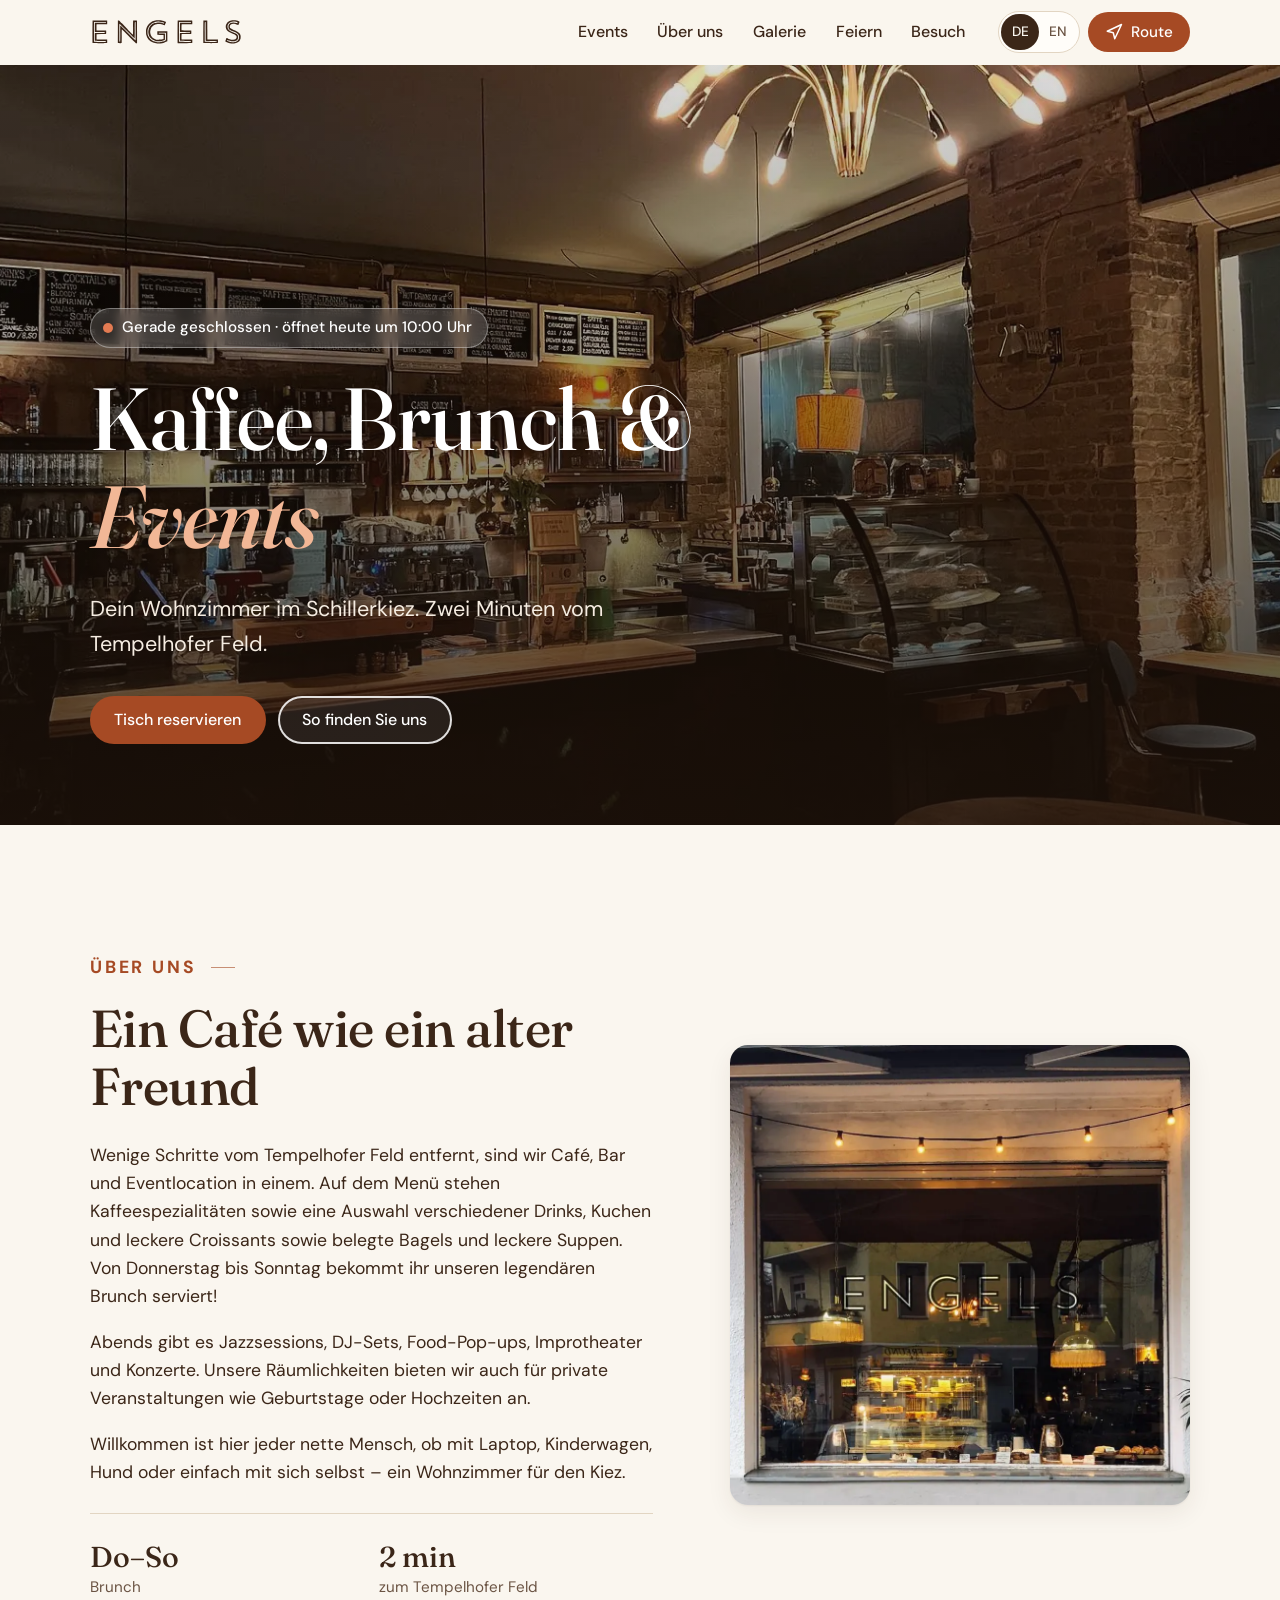
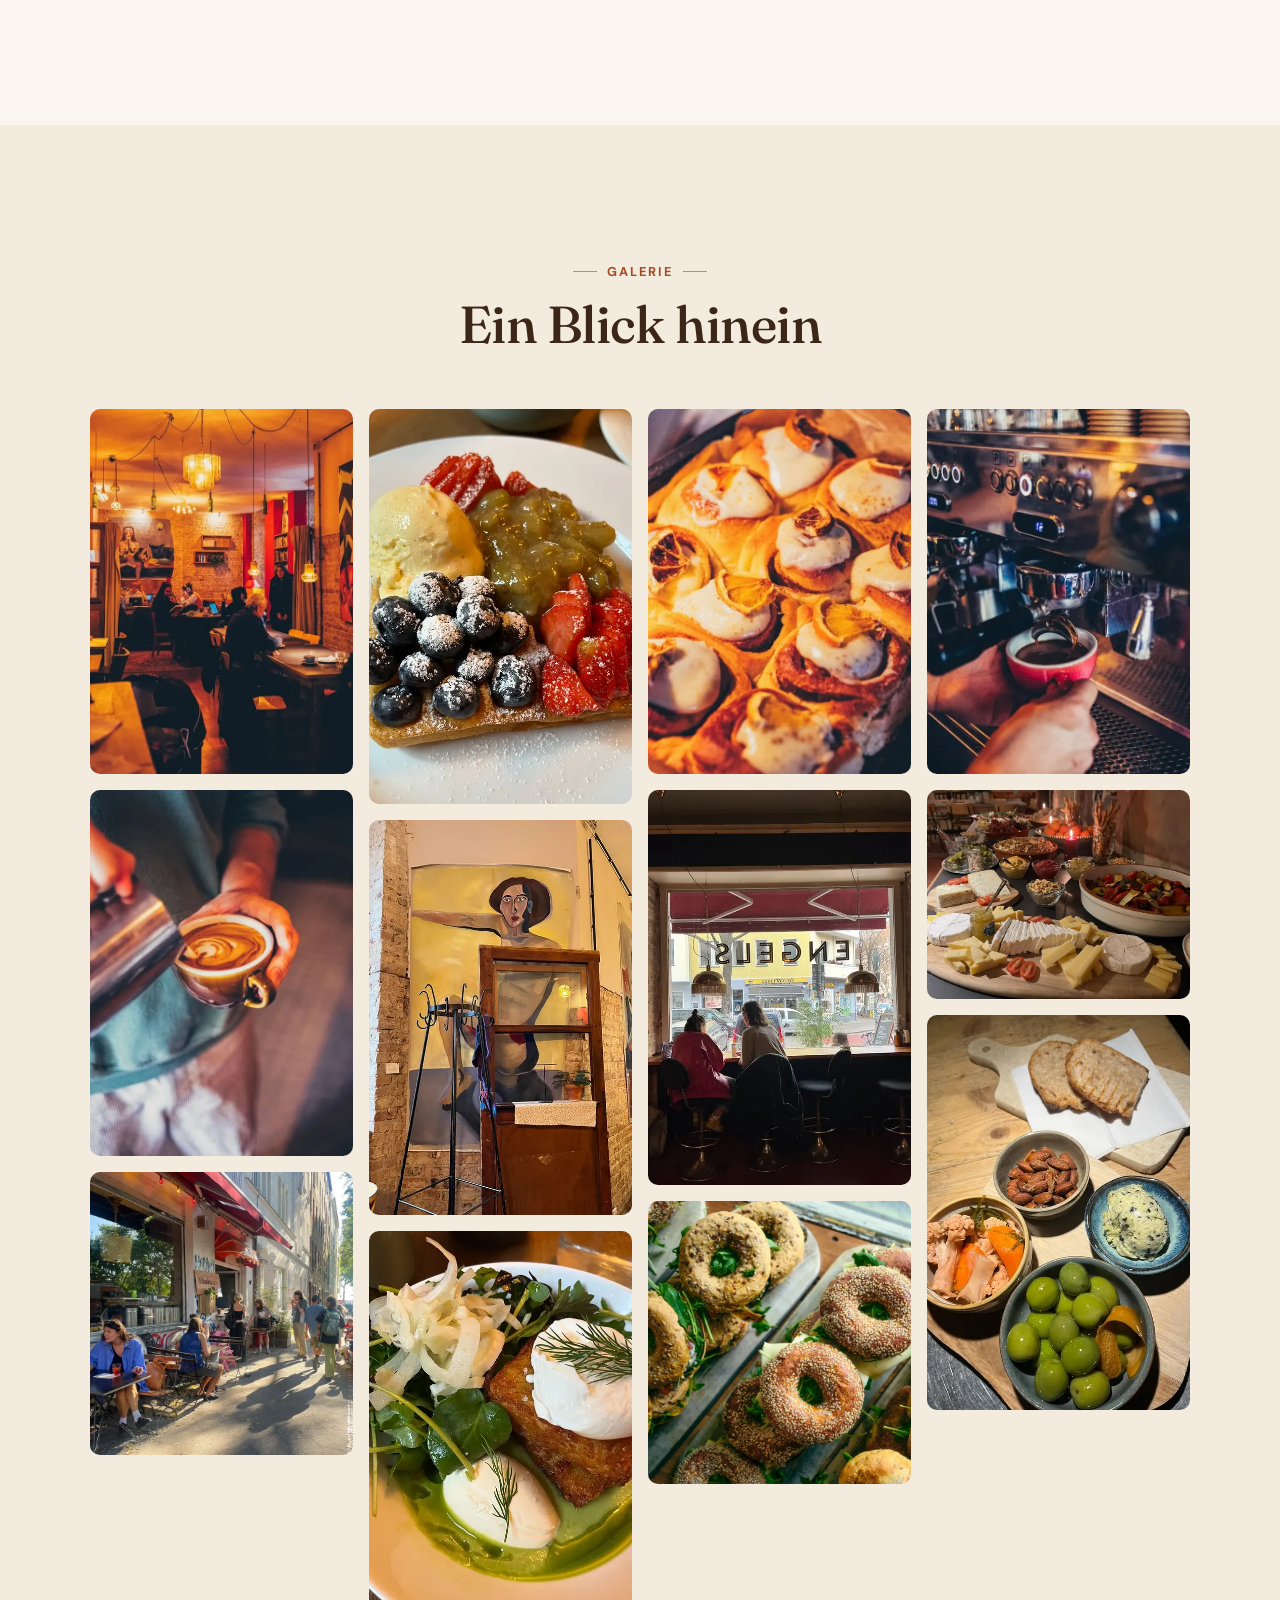
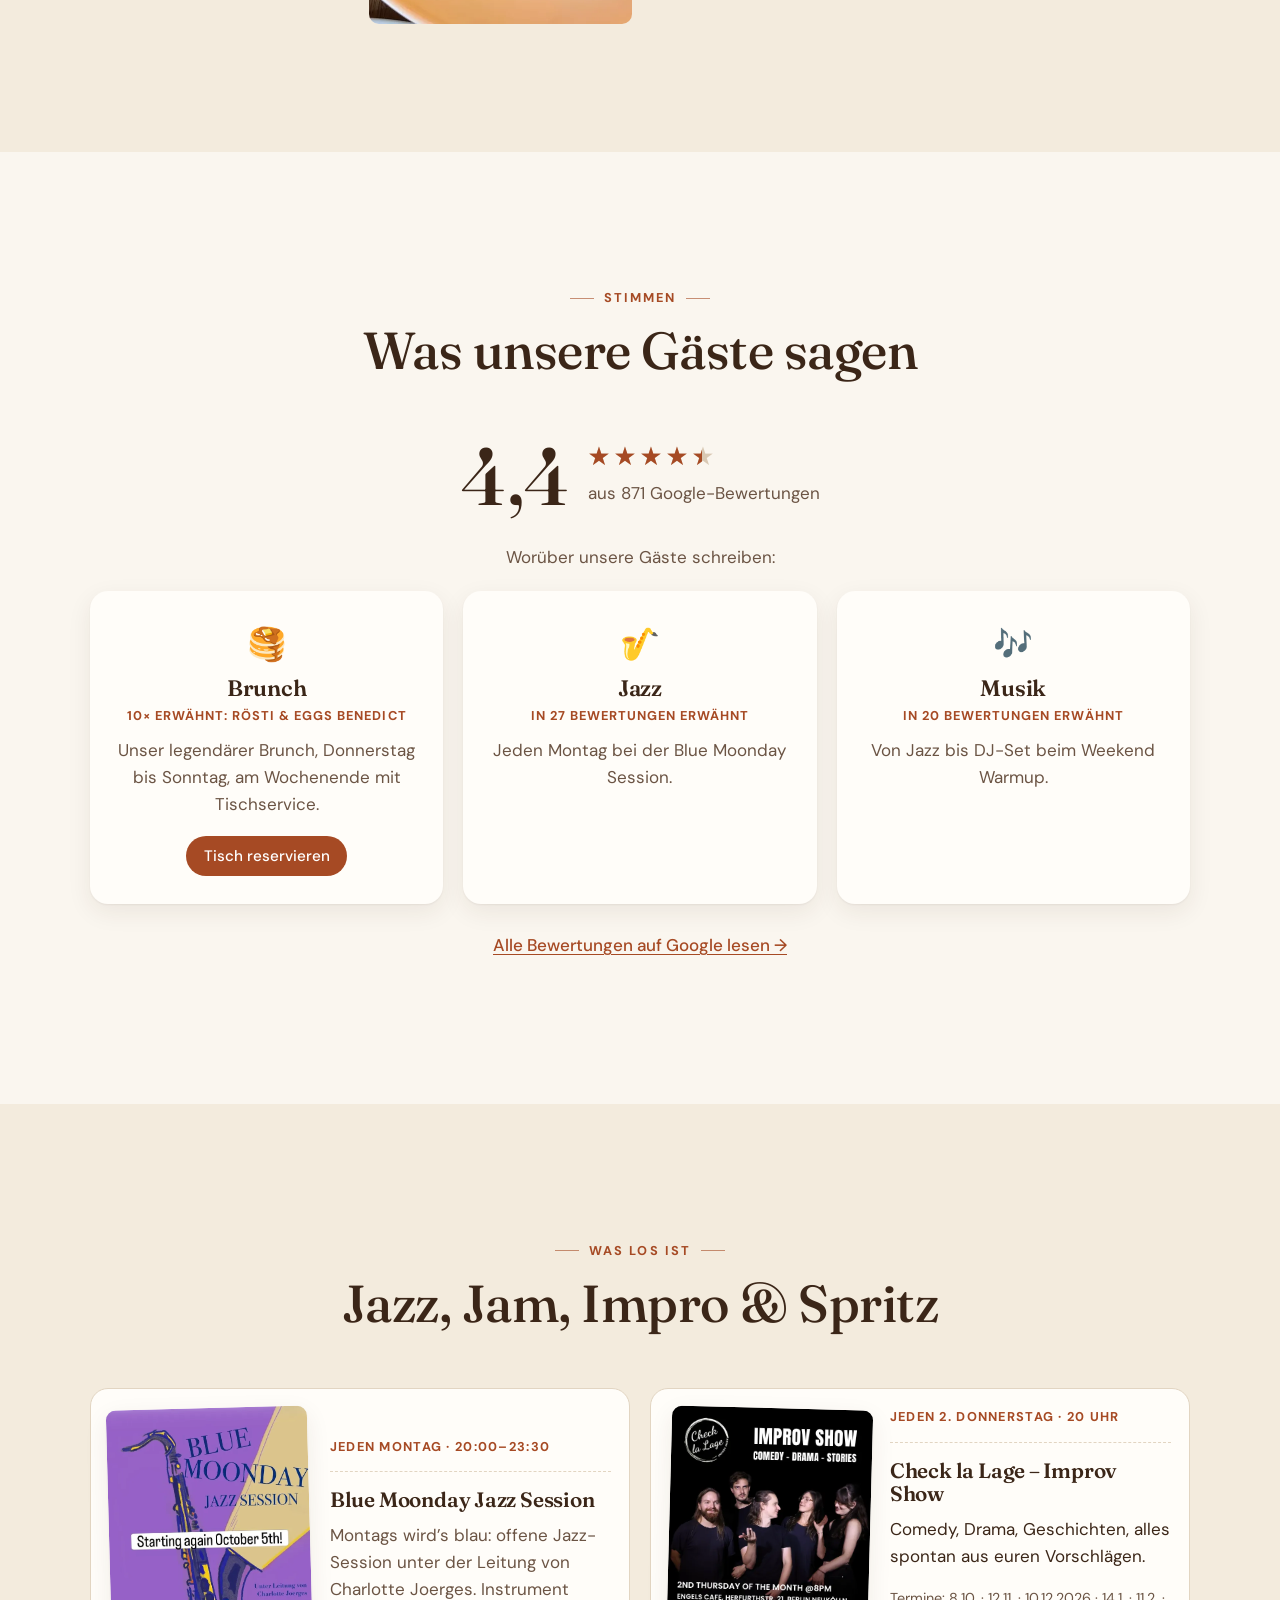
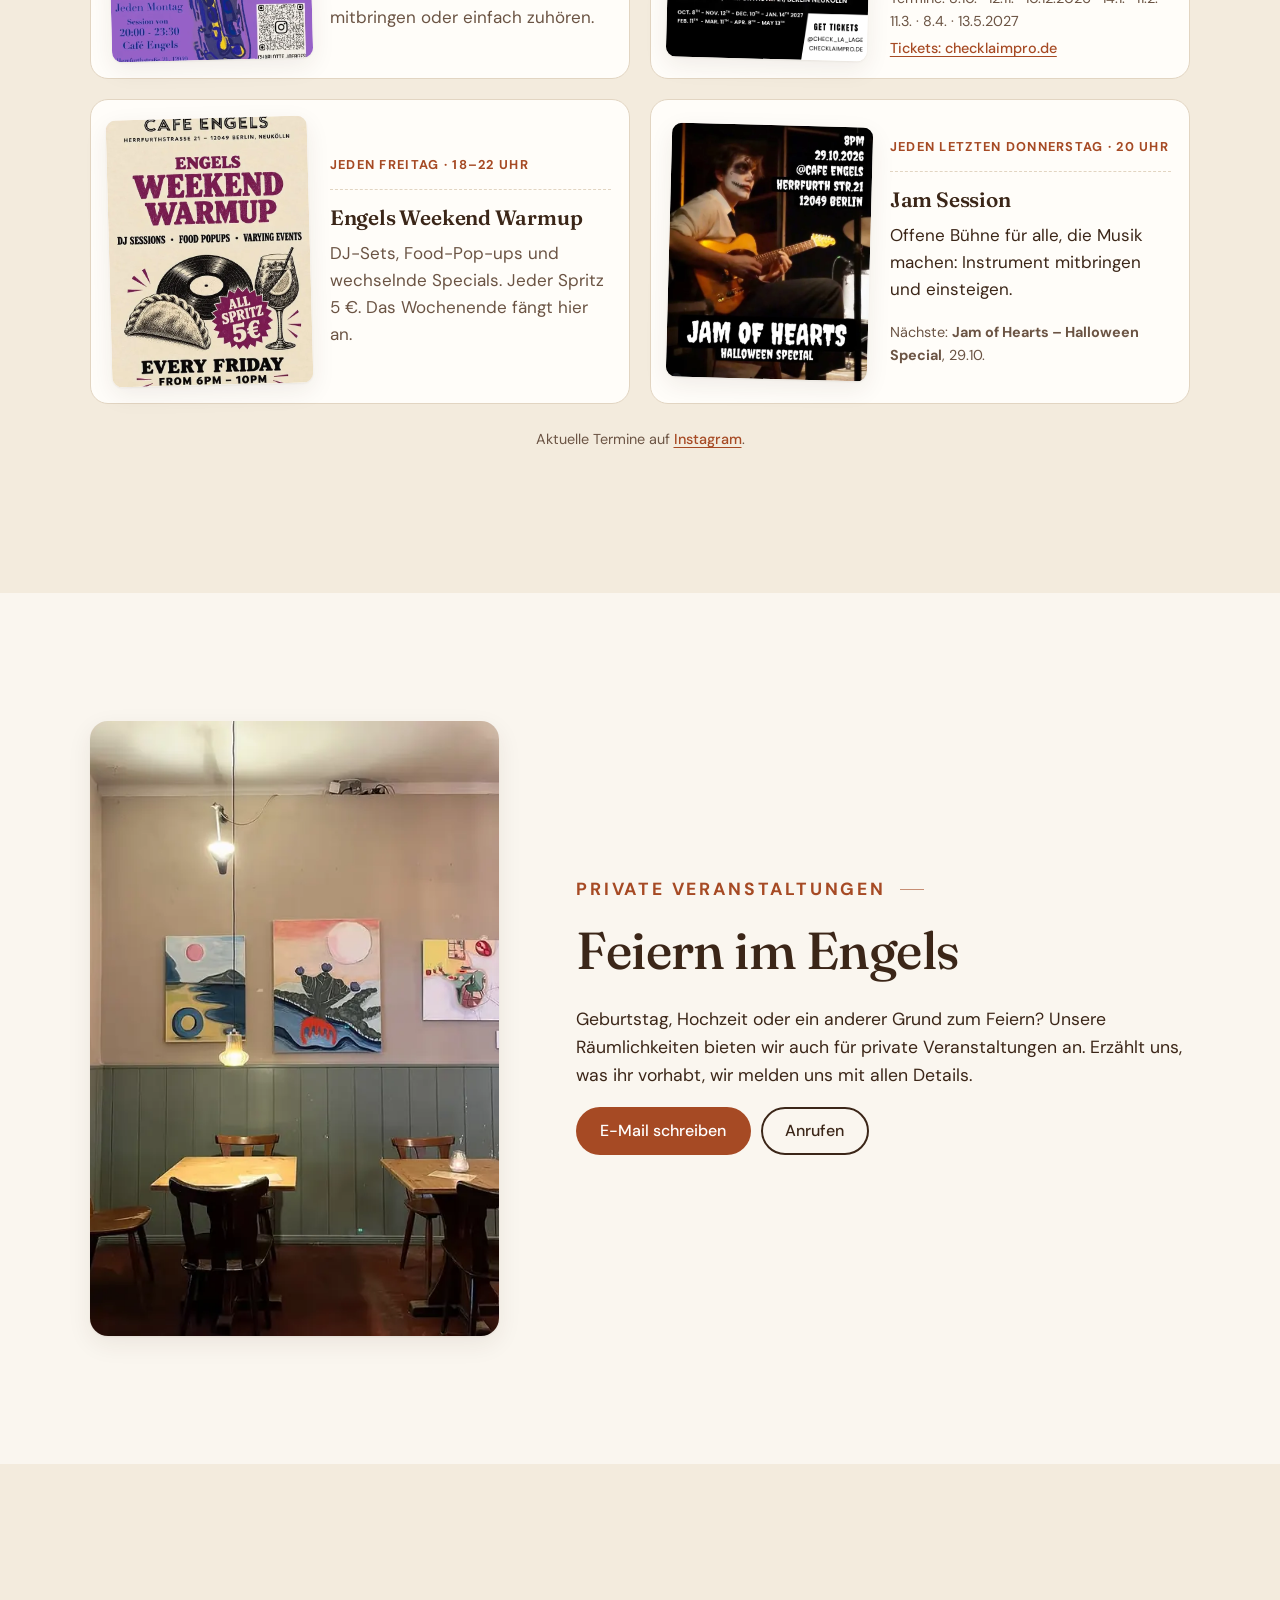
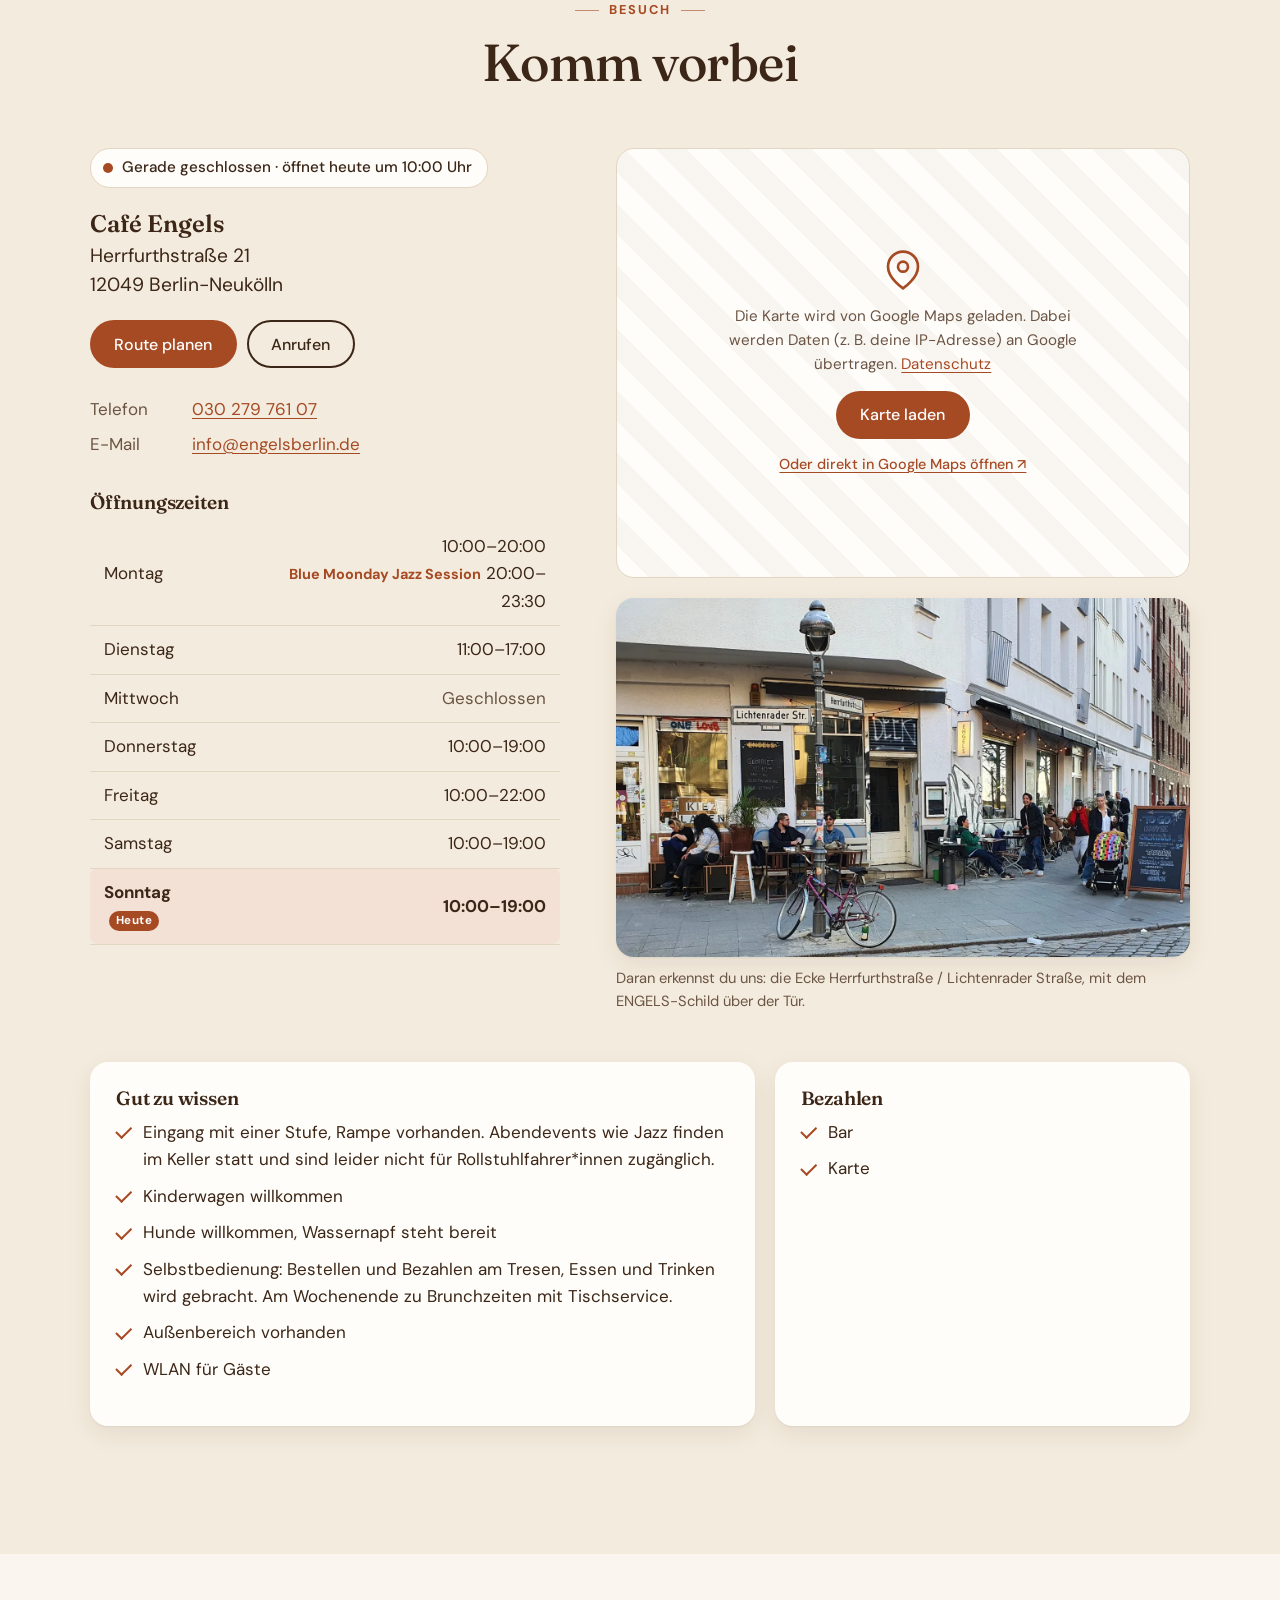
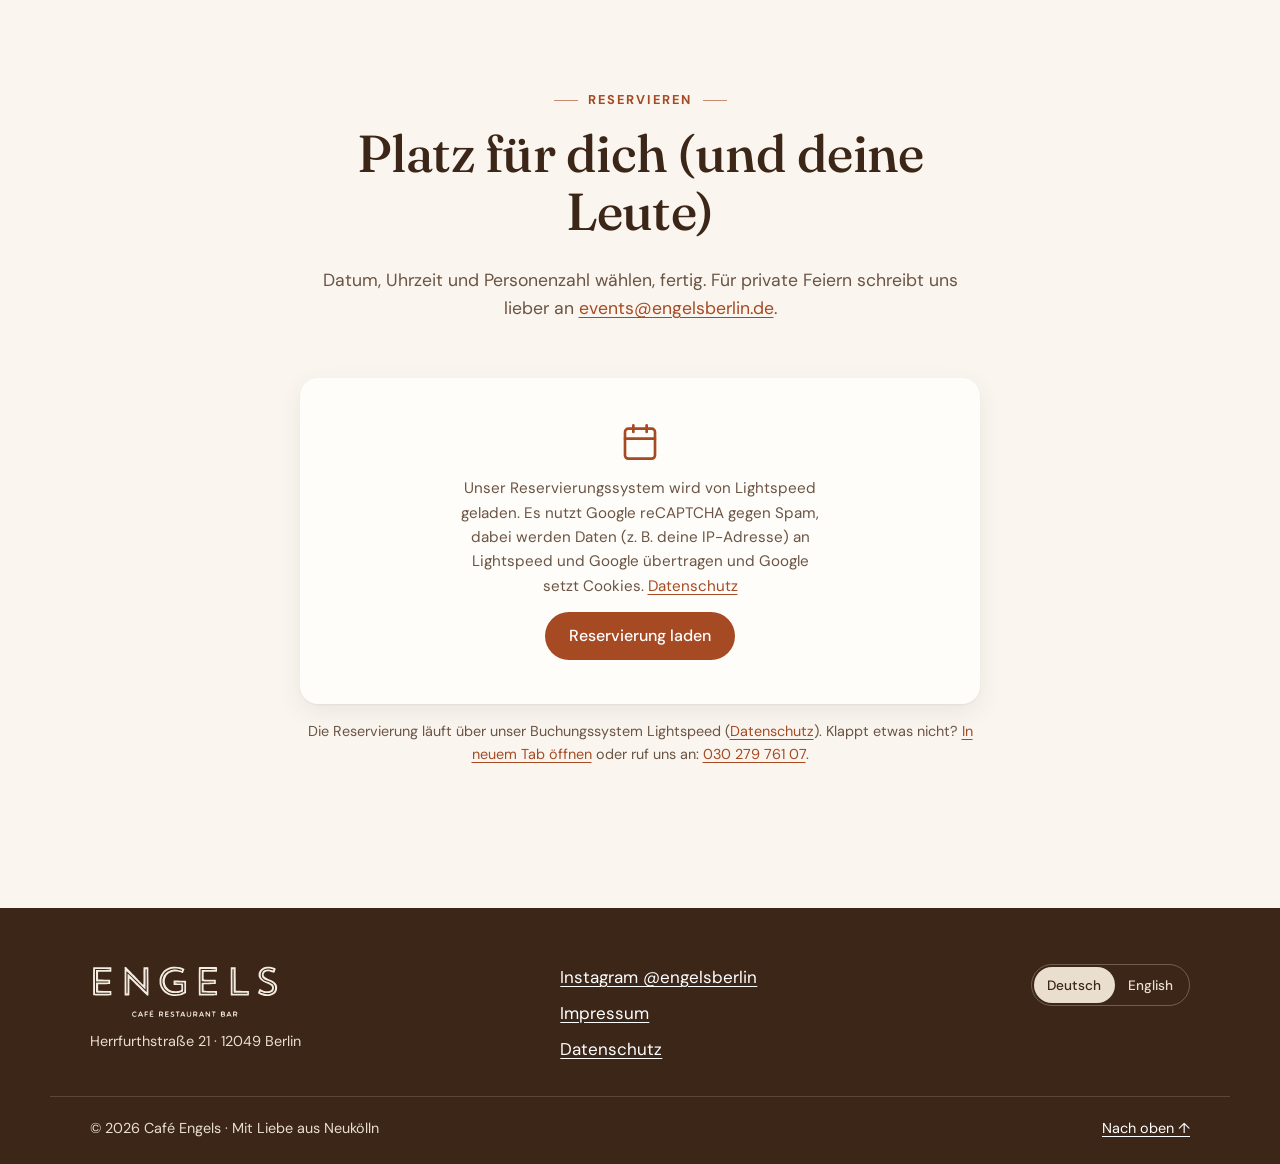
==== index.html @ 844b52be "Rechtstexte ausgefüllt, Reservierung per Klick, Brunch-Karte, Maps-Label - Impressum: GbR, Gesellsch" ====
<!doctype html>
<html lang="de">
<head>
  <meta charset="utf-8">
  <meta name="viewport" content="width=device-width, initial-scale=1">

  <!--
    Titles and descriptions for both languages.
    German is the default. script.js swaps them to the English data-en values.
  -->
  <title data-en="Café Engels – Coffee, brunch & events in Berlin-Neukölln">Café Engels – Kaffee, Brunch &amp; Events in Berlin-Neukölln</title>
  <meta name="description"
        content="Café, Bar und Eventlocation im Schillerkiez, wenige Schritte vom Tempelhofer Feld: Kaffee, Kuchen, Bagels, Brunch von Donnerstag bis Sonntag, abends Jazz, DJ-Sets und Improtheater."
        data-en="Café, bar and event space in Neukölln's Schillerkiez, a few steps from Tempelhofer Feld: coffee, cake, bagels, brunch Thursday to Sunday, and jazz, DJ sets and improv in the evenings.">

  <!-- [domain] Replace https://cafe-engels.example with your real domain everywhere in this file, sitemap.xml and robots.txt -->
  <link rel="canonical" href="https://cafe-engels.example/">
  <link rel="alternate" hreflang="de" href="https://cafe-engels.example/">
  <link rel="alternate" hreflang="en" href="https://cafe-engels.example/?lang=en">
  <link rel="alternate" hreflang="x-default" href="https://cafe-engels.example/">

  <!-- Open Graph / social previews -->
  <meta property="og:type" content="website">
  <meta property="og:site_name" content="Café Engels">
  <meta property="og:title" content="Café Engels – Kaffee, Brunch &amp; Events">
  <meta property="og:description" content="Café, Bar und Eventlocation am Tempelhofer Feld. Kaffee, Brunch (Do–So), Jazz, DJ-Sets und Improtheater.">
  <meta property="og:url" content="https://cafe-engels.example/">
  <!-- [og-image] Add a 1200×630 JPG at images/og-image.jpg -->
  <meta property="og:image" content="https://cafe-engels.example/images/og-image.jpg">
  <meta property="og:image:width" content="1200">
  <meta property="og:image:height" content="630">
  <meta property="og:locale" content="de_DE">
  <meta property="og:locale:alternate" content="en_GB">
  <meta name="twitter:card" content="summary_large_image">

  <meta name="theme-color" content="#FAF6EF">
  <link rel="icon" href="favicon.svg" type="image/svg+xml">

  <!-- Fonts (see README: self-host them for strict GDPR compliance) -->
  <link rel="preconnect" href="https://fonts.googleapis.com">
  <link rel="preconnect" href="https://fonts.gstatic.com" crossorigin>
  <link rel="stylesheet" href="https://fonts.googleapis.com/css2?family=DM+Sans:opsz,wght@9..40,400;9..40,500;9..40,700&family=Fraunces:ital,opsz,wght@0,9..144,400..700;1,9..144,400&display=swap">

  <link rel="preload" as="image" href="images/hero-counter-evening.webp" imagesrcset="images/hero-counter-evening-800.webp 800w, images/hero-counter-evening.webp 1400w" imagesizes="100vw" fetchpriority="high">
  <link rel="stylesheet" href="styles.css">

  <!-- Set the language before first paint so there's no flash of the wrong language -->
  <script>
    (function () {
      var d = document.documentElement, lang = 'de';
      try {
        var q = new URLSearchParams(location.search).get('lang');
        var s = localStorage.getItem('engels-lang');
        lang = (q === 'en' || q === 'de') ? q : (s === 'en' ? 'en' : 'de');
      } catch (e) {}
      d.lang = lang;
      d.classList.add('js');
    })();
  </script>
  <script src="script.js" defer></script>

  <!-- Structured data for Google. Keep the hours in sync with CONFIG.hours in script.js -->
  <script type="application/ld+json">
  {
    "@context": "https://schema.org",
    "@type": "CafeOrCoffeeShop",
    "name": "Café Engels",
    "url": "https://cafe-engels.example/",
    "image": "https://cafe-engels.example/images/og-image.jpg",
    "description": "Café, Bar und Eventlocation im Schillerkiez, Berlin-Neukölln: Kaffee, Kuchen, Bagels, Brunch von Donnerstag bis Sonntag, abends Jazz, DJ-Sets und Improtheater.",
    "telephone": "+49 30 27976107",
    "email": "info@engelsberlin.de",
    "priceRange": "€",
    "servesCuisine": ["Kaffee", "Kuchen", "Brunch"],
    "acceptsReservations": "https://mylightspeed.app/reservation/4fc02ed3-7b68-43d0-8720-7b87f4350c5a/reservation",
    "address": {
      "@type": "PostalAddress",
      "streetAddress": "Herrfurthstraße 21",
      "postalCode": "12049",
      "addressLocality": "Berlin",
      "addressRegion": "Berlin",
      "addressCountry": "DE"
    },
    "geo": {
      "@type": "GeoCoordinates",
      "latitude": 52.4767,
      "longitude": 13.4200
    },
    "hasMap": "https://www.google.com/maps/place/Caf%C3%A9+Engels/@52.4767177,13.4200274,17z/data=!4m6!3m5!1s0x41652367a4962315:0xe1939a932786a0fb!8m2!3d52.4767177!4d13.4200274!16s%2Fg%2F12lsw8q1j",
    "openingHoursSpecification": [
      {
        "@type": "OpeningHoursSpecification",
        "dayOfWeek": "Monday",
        "opens": "10:00",
        "closes": "20:00"
      },
      {
        "@type": "OpeningHoursSpecification",
        "dayOfWeek": "Tuesday",
        "opens": "11:00",
        "closes": "17:00"
      },
      {
        "@type": "OpeningHoursSpecification",
        "dayOfWeek": ["Thursday", "Saturday", "Sunday"],
        "opens": "10:00",
        "closes": "19:00"
      },
      {
        "@type": "OpeningHoursSpecification",
        "dayOfWeek": "Friday",
        "opens": "10:00",
        "closes": "22:00"
      }
    ],
    "paymentAccepted": "Cash, Card",
    "logo": "https://cafe-engels.example/images/logo-engels-full.svg",
    "currenciesAccepted": "EUR",
    "sameAs": ["https://www.instagram.com/engelsberlin/"]
  }
  </script>
</head>

<body>
  <a class="skip-link" href="#main">
    <span data-lang="de">Zum Inhalt springen</span><span data-lang="en">Skip to content</span>
  </a>

  <!-- ============ HEADER ============ -->
  <header class="site-header" id="top">
    <div class="container header-inner">
      <a class="wordmark wordmark-logo" href="#top" aria-label="Café Engels – Startseite" data-aria-en="Café Engels – home">
        <img src="images/logo-engels.svg" width="382" height="70" alt="">
      </a>

      <nav class="main-nav" id="main-nav" aria-label="Hauptnavigation" data-aria-en="Main navigation">
        <ul>
          <li><a href="#events"><span data-lang="de">Events</span><span data-lang="en">Events</span></a></li>
          <li><a href="#about"><span data-lang="de">Über uns</span><span data-lang="en">About</span></a></li>
          <li><a href="#gallery"><span data-lang="de">Galerie</span><span data-lang="en">Gallery</span></a></li>
          <li><a href="#private"><span data-lang="de">Feiern</span><span data-lang="en">Private events</span></a></li>
          <li><a href="#visit"><span data-lang="de">Besuch</span><span data-lang="en">Visit</span></a></li>
        </ul>
      </nav>

      <div class="header-actions">
        <div class="lang-toggle" role="group" aria-label="Sprache" data-aria-en="Language">
          <button type="button" data-set-lang="de" aria-pressed="true" lang="de">DE</button>
          <button type="button" data-set-lang="en" aria-pressed="false" lang="en">EN</button>
        </div>

        <!-- [phone] -->
        <a class="icon-btn mobile-only" href="tel:+493027976107" aria-label="Anrufen" data-aria-en="Call us">
          <svg aria-hidden="true" width="20" height="20" viewBox="0 0 24 24" fill="none" stroke="currentColor" stroke-width="2" stroke-linecap="round" stroke-linejoin="round"><path d="M22 16.9v3a2 2 0 0 1-2.2 2 19.8 19.8 0 0 1-8.6-3.1 19.5 19.5 0 0 1-6-6A19.8 19.8 0 0 1 2.1 4.2 2 2 0 0 1 4.1 2h3a2 2 0 0 1 2 1.7c.1 1 .4 1.9.7 2.8a2 2 0 0 1-.5 2.1L8 9.9a16 16 0 0 0 6 6l1.3-1.3a2 2 0 0 1 2.1-.4c.9.3 1.8.6 2.8.7a2 2 0 0 1 1.7 2z"/></svg>
        </a>
        <a class="btn btn-primary btn-sm directions-btn" target="_blank" rel="noopener"
           href="https://www.google.com/maps/dir/?api=1&amp;destination=Caf%C3%A9%20Engels%2C%20Herrfurthstra%C3%9Fe%2021%2C%2012049%20Berlin">
          <svg aria-hidden="true" width="18" height="18" viewBox="0 0 24 24" fill="none" stroke="currentColor" stroke-width="2" stroke-linecap="round" stroke-linejoin="round"><polygon points="3 11 22 2 13 21 11 13 3 11"/></svg>
          <span class="directions-label"><span data-lang="de">Route</span><span data-lang="en">Maps</span></span>
        </a>

        <button class="icon-btn nav-toggle" type="button" aria-expanded="false" aria-controls="main-nav"
                aria-label="Menü öffnen" data-aria-en="Open menu">
          <svg aria-hidden="true" width="22" height="22" viewBox="0 0 24 24" fill="none" stroke="currentColor" stroke-width="2" stroke-linecap="round"><line x1="4" y1="7" x2="20" y2="7"/><line x1="4" y1="12" x2="20" y2="12"/><line x1="4" y1="17" x2="20" y2="17"/></svg>
        </button>
      </div>
    </div>
  </header>

  <main id="main" tabindex="-1">

    <!-- ============ HERO ============ -->
    <section class="hero" aria-labelledby="hero-title">
      <img class="hero-img" src="images/hero-counter-evening.webp"
           srcset="images/hero-counter-evening-800.webp 800w, images/hero-counter-evening.webp 1400w"
           sizes="100vw" width="1400" height="800" fetchpriority="high"
           alt="Der Tresen von Café Engels am Abend: Kreidetafeln, Siebträgermaschine, Kuchenvitrine und ein Vintage-Kronleuchter"
           data-alt-en="The Café Engels counter in the evening: chalkboard menus, espresso machine, cake display and a vintage chandelier">
      <div class="hero-overlay"></div>
      <div class="container hero-content">
        <p class="status-badge" data-open-status aria-live="polite">
          <span class="status-dot" aria-hidden="true"></span>
          <span class="status-text">
            <span data-lang="de">Öffnungszeiten unten</span><span data-lang="en">Opening hours below</span>
          </span>
        </p>
        <h1 id="hero-title">
          <span data-lang="de">Kaffee, Brunch &amp; <em>Events</em></span>
          <span data-lang="en">Coffee, brunch &amp; <em>events</em></span>
        </h1>
        <p class="hero-sub">
          <span data-lang="de">Dein Wohnzimmer im Schillerkiez. Zwei Minuten vom Tempelhofer Feld.</span>
          <span data-lang="en">Your living room in the Schillerkiez. Two minutes from Tempelhofer Feld.</span>
        </p>
        <div class="hero-ctas">
          <a class="btn btn-primary" href="#reserve">
            <span data-lang="de">Tisch reservieren</span><span data-lang="en">Book a table</span>
          </a>
          <a class="btn btn-ghost" href="#visit">
            <span data-lang="de">So finden Sie uns</span><span data-lang="en">Find us</span>
          </a>
        </div>
      </div>
    </section>

    <!-- ============ ABOUT ============ -->
    <section class="section" id="about" aria-labelledby="about-title">
      <div class="container about-grid">
        <div class="about-text reveal">
          <p class="eyebrow"><span data-lang="de">Über uns</span><span data-lang="en">About us</span></p>
          <h2 id="about-title">
            <span data-lang="de">Ein Café wie ein alter Freund</span>
            <span data-lang="en">A café like an old friend</span>
          </h2>
          <p>
            <span data-lang="de">Wenige Schritte vom Tempelhofer Feld entfernt, sind wir Café, Bar und Eventlocation in einem. Auf dem Menü stehen Kaffeespezialitäten sowie eine Auswahl verschiedener Drinks, Kuchen und leckere Croissants sowie belegte Bagels und leckere Suppen. Von Donnerstag bis Sonntag bekommt ihr unseren legendären Brunch serviert!</span>
            <span data-lang="en">A few steps from Tempelhofer Feld, we're a café, bar and event space all in one. On the menu: speciality coffee, a choice of drinks, cakes, tasty croissants, filled bagels and good soups. And from Thursday to Sunday we serve our legendary brunch!</span>
          </p>
          <p>
            <span data-lang="de">Abends gibt es Jazzsessions, DJ-Sets, Food-Pop-ups, Improtheater und Konzerte. Unsere Räumlichkeiten bieten wir auch für private Veranstaltungen wie Geburtstage oder Hochzeiten an.</span>
            <span data-lang="en">In the evenings there are jazz sessions, DJ sets, food pop-ups, improv theatre and concerts. You can also book our space for private events like birthdays or weddings.</span>
          </p>
          <p>
            <span data-lang="de">Willkommen ist hier jeder nette Mensch, ob mit Laptop, Kinderwagen, Hund oder einfach mit sich selbst – ein Wohnzimmer für den Kiez.</span>
            <span data-lang="en">Every nice person is welcome here, whether with a laptop, a pram, a dog or just yourself. A living room for the Kiez.</span>
          </p>
          <ul class="about-facts">
            <li><strong>Do–So</strong> <span data-lang="de">Brunch</span><span data-lang="en">brunch (Thu–Sun)</span></li>
            <li><strong>2 min</strong> <span data-lang="de">zum Tempelhofer Feld</span><span data-lang="en">to Tempelhofer Feld</span></li>
          </ul>
        </div>
        <figure class="about-photo reveal">
          <img src="images/shopfront-window-engels.webp" width="936" height="936" loading="lazy" decoding="async"
               alt="Das große Schaufenster mit dem Schriftzug ENGELS, Lichterkette und warm beleuchteter Kuchenvitrine dahinter"
               data-alt-en="The big shop window with the ENGELS lettering, string lights and the warmly lit cake display behind it">
        </figure>
      </div>
    </section>

    <!-- ============ MENU ============ -->
    <!-- Speisekarte vorübergehend ausgeblendet. Zum Einblenden "hidden" entfernen
         und Nav-Link + Hero-Button wieder auf #menu zeigen lassen. -->
    <section hidden class="section section-alt" id="menu" aria-labelledby="menu-title">
      <div class="container">
        <div class="section-head reveal">
          <p class="eyebrow"><span data-lang="de">Speisekarte</span><span data-lang="en">Menu</span></p>
          <h2 id="menu-title">
            <span data-lang="de">Was auf den Tisch kommt</span>
            <span data-lang="en">What's on the table</span>
          </h2>
          <p class="section-lead">
            <span data-lang="de">Klein, saisonal, mit Liebe gemacht. Hafer- oder Sojamilch gibt’s ohne Aufpreis.</span>
            <span data-lang="en">Small, seasonal, made with love. Oat or soy milk at no extra charge.</span>
          </p>
          <p class="placeholder-note">[Beispielkarte – durch echte Karte ersetzen / sample menu – replace with real menu]</p>
        </div>

        <!-- The menu is generated from CONFIG.menu in script.js -->
        <div class="menu reveal" data-menu>
          <noscript>
            <p>Bitte JavaScript aktivieren oder fragen Sie am Tresen nach der Karte. / Please enable JavaScript or ask at the counter.</p>
          </noscript>
        </div>

        <ul class="diet-legend" aria-label="Legende" data-aria-en="Legend">
          <li><span class="diet diet-vegan" aria-hidden="true">VG</span> <span data-lang="de">vegan</span><span data-lang="en">vegan</span></li>
          <li><span class="diet diet-veg" aria-hidden="true">V</span> <span data-lang="de">vegetarisch</span><span data-lang="en">vegetarian</span></li>
          <li><span class="diet diet-gf" aria-hidden="true">GF</span> <span data-lang="de">glutenfrei</span><span data-lang="en">gluten-free</span></li>
        </ul>
        <p class="small muted center">
          <span data-lang="de">Fragen zu Allergenen? Sprich uns einfach an.</span>
          <span data-lang="en">Questions about allergens? Just ask us.</span>
        </p>
      </div>
    </section>

    <!-- ============ GALLERY ============ -->
    <section class="section section-alt" id="gallery" aria-labelledby="gallery-title">
      <div class="container">
        <div class="section-head reveal">
          <p class="eyebrow"><span data-lang="de">Galerie</span><span data-lang="en">Gallery</span></p>
          <h2 id="gallery-title">
            <span data-lang="de">Ein Blick hinein</span>
            <span data-lang="en">Take a peek inside</span>
          </h2>
        </div>

        <!-- Photos are in images/ (optimised WebP); full-size originals in images/originals/ -->
        <ul class="gallery" data-gallery data-lb-group>
          <li class="reveal">
            <a href="images/interior-evening-art.webp" class="gallery-link">
              <img src="images/interior-evening-art.webp" width="563" height="782" loading="lazy" decoding="async"
                   alt="Der Gastraum am Abend: Backsteinwand, große Gemälde, Messinglampen und Gäste an Holztischen"
                   data-alt-en="The dining room in the evening: brick wall, large paintings, brass lamps and guests at wooden tables">
            </a>
          </li>
          <li class="reveal">
            <a href="images/latte-art-pour.webp" class="gallery-link">
              <img src="images/latte-art-pour.webp" width="563" height="782" loading="lazy" decoding="async"
                   alt="Milch wird in einen Cappuccino gegossen, Latte-Art in einer braunen Tasse"
                   data-alt-en="Milk being poured into a cappuccino, latte art in a brown cup">
            </a>
          </li>
          <li class="reveal">
            <a href="images/terrace-summer.webp" class="gallery-link">
              <img src="images/terrace-summer.webp" width="726" height="782" loading="lazy" decoding="async"
                   alt="Sonniger Nachmittag: Gäste sitzen draußen an Bistrotischen vor dem Café auf dem Bürgersteig"
                   data-alt-en="Sunny afternoon: guests sitting at bistro tables on the pavement outside the café">
            </a>
          </li>
          <li class="reveal">
            <a href="images/waffle-berries.webp" class="gallery-link">
              <img src="images/waffle-berries.webp" width="521" height="782" loading="lazy" decoding="async"
                   alt="Waffel mit Heidelbeeren, Erdbeeren, Puderzucker, Kompott und einer Kugel Eis"
                   data-alt-en="Waffle with blueberries, strawberries, icing sugar, compote and a scoop of ice cream">
            </a>
          </li>
          <li class="reveal">
            <a href="images/art-door-mural.webp" class="gallery-link">
              <img src="images/art-door-mural.webp" width="521" height="782" loading="lazy" decoding="async"
                   alt="Wandgemälde einer Frau über einer alten Holztür mit Garderobe"
                   data-alt-en="Mural of a woman above an old wooden door with a coat stand">
            </a>
          </li>
          <li class="reveal">
            <a href="images/poached-eggs-roesti.webp" class="gallery-link">
              <img src="images/poached-eggs-roesti.webp" width="523" height="782" loading="lazy" decoding="async"
                   alt="Pochierte Eier auf Rösti mit Fenchelsalat, Dill und grüner Kräutersoße"
                   data-alt-en="Poached eggs on rösti with fennel salad, dill and green herb sauce">
            </a>
          </li>
          <li class="reveal">
            <a href="images/cinnamon-rolls.webp" class="gallery-link">
              <img src="images/cinnamon-rolls.webp" width="563" height="782" loading="lazy" decoding="async"
                   alt="Blech mit frisch gebackenen Zimtschnecken mit Frischkäse-Topping und Orangenscheiben"
                   data-alt-en="Tray of freshly baked cinnamon rolls with cream cheese topping and orange slices">
            </a>
          </li>
          <li class="reveal">
            <a href="images/window-bar-seats.webp" class="gallery-link">
              <img src="images/window-bar-seats.webp" width="521" height="782" loading="lazy" decoding="async"
                   alt="Zwei Gäste an der Fensterbar, draußen spiegelt sich der ENGELS-Schriftzug"
                   data-alt-en="Two guests at the window bar, with the ENGELS lettering reflected outside">
            </a>
          </li>
          <li class="reveal">
            <a href="images/bagels-tray.webp" class="gallery-link">
              <img src="images/bagels-tray.webp" width="726" height="782" loading="lazy" decoding="async"
                   alt="Ein Tablett mit belegten Sesam- und Körnerbagels mit Rucola"
                   data-alt-en="A tray of filled sesame and seeded bagels with rocket">
            </a>
          </li>
          <li class="reveal">
            <a href="images/espresso-shot.webp" class="gallery-link">
              <img src="images/espresso-shot.webp" width="563" height="782" loading="lazy" decoding="async"
                   alt="Espresso läuft aus dem Siebträger in eine rote Tasse"
                   data-alt-en="Espresso pouring from the portafilter into a red cup">
            </a>
          </li>
          <li class="reveal">
            <a href="images/cheese-buffet.webp" class="gallery-link">
              <img src="images/cheese-buffet.webp" width="726" height="577" loading="lazy" decoding="async"
                   alt="Abendbuffet mit Käseplatte, Ofengemüse, Nüssen und Kerzenlicht"
                   data-alt-en="Evening buffet with a cheese board, roast vegetables, nuts and candlelight">
            </a>
          </li>
          <li class="reveal">
            <a href="images/snack-plate-olives.webp" class="gallery-link">
              <img src="images/snack-plate-olives.webp" width="521" height="782" loading="lazy" decoding="async"
                   alt="Snackbrett mit Oliven, eingelegtem Gemüse, gerösteten Mandeln, Kräuterbutter und Brot"
                   data-alt-en="Snack board with olives, pickled vegetables, roasted almonds, herb butter and bread">
            </a>
          </li>
        </ul>
      </div>
    </section>

    <!-- ============ REVIEWS ============ -->
    <section class="section" id="reviews" aria-labelledby="reviews-title">
      <div class="container">
        <div class="section-head reveal">
          <p class="eyebrow"><span data-lang="de">Stimmen</span><span data-lang="en">Reviews</span></p>
          <h2 id="reviews-title">
            <span data-lang="de">Was unsere Gäste sagen</span>
            <span data-lang="en">What our guests say</span>
          </h2>
        </div>
        <!-- Rating and review topics from Google Maps, as of 22 October 2026. Update now and then. -->
        <div class="rating-summary reveal">
          <p class="rating-score">4,4</p>
          <div>
            <div class="rating-stars" role="img" aria-label="4,4 von 5 Sternen" data-aria-en="4.4 out of 5 stars">
              <span class="rating-stars-fill" style="width: 88%"></span>
            </div>
            <p class="rating-count">
              <span data-lang="de">aus 871 Google-Bewertungen</span><span data-lang="en">from 871 Google reviews</span>
            </p>
          </div>
        </div>

        <p class="center muted reviews-intro reveal">
          <span data-lang="de">Worüber unsere Gäste schreiben:</span>
          <span data-lang="en">What our guests write about:</span>
        </p>
        <div class="reviews">
          <div class="review-card topic-card reveal">
            <p class="topic-icon" aria-hidden="true">🥞</p>
            <h3>Brunch</h3>
            <p class="topic-count"><span data-lang="de">10× erwähnt: Rösti &amp; Eggs Benedict</span><span data-lang="en">10 mentions: rösti &amp; eggs Benedict</span></p>
            <p><span data-lang="de">Unser legendärer Brunch, Donnerstag bis Sonntag, am Wochenende mit Tischservice.</span><span data-lang="en">Our legendary brunch, Thursday to Sunday, with table service at weekends.</span></p>
            <a class="btn btn-primary btn-sm topic-cta" href="#reserve"><span data-lang="de">Tisch reservieren</span><span data-lang="en">Book a table</span></a>
          </div>
          <div class="review-card topic-card reveal">
            <p class="topic-icon" aria-hidden="true">🎷</p>
            <h3>Jazz</h3>
            <p class="topic-count"><span data-lang="de">in 27 Bewertungen erwähnt</span><span data-lang="en">mentioned in 27 reviews</span></p>
            <p><span data-lang="de">Jeden Montag bei der Blue Moonday Session.</span><span data-lang="en">Every Monday at the Blue Moonday session.</span></p>
          </div>
          <div class="review-card topic-card reveal">
            <p class="topic-icon" aria-hidden="true">🎶</p>
            <h3><span data-lang="de">Musik</span><span data-lang="en">Music</span></h3>
            <p class="topic-count"><span data-lang="de">in 20 Bewertungen erwähnt</span><span data-lang="en">mentioned in 20 reviews</span></p>
            <p><span data-lang="de">Von Jazz bis DJ-Set beim Weekend Warmup.</span><span data-lang="en">From jazz to DJ sets at the Weekend Warmup.</span></p>
          </div>
        </div>
        <!-- [reviews] Optional: to show real quotes, get the reviewers' OK first, then use this card format:
          <figure class="review-card">
            <div class="stars" aria-hidden="true">★★★★★</div>
            <blockquote><p>„Text der Bewertung“</p></blockquote>
            <figcaption>— Vorname N., Google-Bewertung</figcaption>
          </figure>
        -->
        <p class="center">
          <a class="text-link" target="_blank" rel="noopener"
             href="https://www.google.com/maps/place/Caf%C3%A9+Engels/@52.4767177,13.4200274,17z/data=!4m6!3m5!1s0x41652367a4962315:0xe1939a932786a0fb!8m2!3d52.4767177!4d13.4200274!16s%2Fg%2F12lsw8q1j">
            <span data-lang="de">Alle Bewertungen auf Google lesen</span><span data-lang="en">Read all reviews on Google</span> →
          </a>
        </p>
      </div>
    </section>

    <!-- ============ EVENTS ============ -->
    <section class="section section-alt" id="events" aria-labelledby="events-title">
      <div class="container">
        <div class="section-head reveal">
          <p class="eyebrow"><span data-lang="de">Was los ist</span><span data-lang="en">What's on</span></p>
          <h2 id="events-title">
            <span data-lang="de">Jazz, Jam, Impro &amp; Spritz</span>
            <span data-lang="en">Jazz, jams, improv &amp; spritz</span>
          </h2>
        </div>
        <!-- Events taken from the café's Instagram posters. Update when the programme changes. -->
        <div class="events events-posters" data-lb-group>
          <article class="event-card event-card-poster reveal">
            <a class="event-poster" href="images/poster-blue-moonday-jazz.webp">
              <img src="images/poster-blue-moonday-jazz.webp" width="613" height="770" loading="lazy" decoding="async"
                   alt="Plakat Blue Moonday Jazz Session: lila Hintergrund mit gezeichnetem Saxophon, jeden Montag 20:00 bis 23:30 im Café Engels"
                   data-alt-en="Blue Moonday Jazz Session poster: purple background with a drawn saxophone, every Monday 8 to 11:30 pm at Café Engels">
            </a>
            <div class="event-body">
              <p class="event-when"><span data-lang="de">Jeden Montag · 20:00–23:30</span><span data-lang="en">Every Monday · 8–11:30 pm</span></p>
              <h3>Blue Moonday Jazz Session</h3>
              <p><span data-lang="de">Montags wird’s blau: offene Jazz-Session unter der Leitung von Charlotte Joerges. Instrument mitbringen oder einfach zuhören.</span><span data-lang="en">Mondays get blue: an open jazz session led by Charlotte Joerges. Bring your instrument or just listen.</span></p>
            </div>
          </article>
          <article class="event-card event-card-poster reveal">
            <a class="event-poster" href="images/poster-improv-check-la-lage.webp">
              <img src="images/poster-improv-check-la-lage.webp" width="540" height="675" loading="lazy" decoding="async"
                   alt="Plakat Check la Lage Improv Show: fünf Ensemblemitglieder in Schwarz vor dunklem Hintergrund, jeden 2. Donnerstag im Monat um 20 Uhr im Engels"
                   data-alt-en="Check la Lage improv show poster: five ensemble members dressed in black against a dark background, every 2nd Thursday of the month at 8 pm at Engels">
            </a>
            <div class="event-body">
              <p class="event-when"><span data-lang="de">Jeden 2. Donnerstag · 20 Uhr</span><span data-lang="en">2nd Thursday monthly · 8 pm</span></p>
              <h3>Check la Lage – Improv Show</h3>
              <p><span data-lang="de">Comedy, Drama, Geschichten, alles spontan aus euren Vorschlägen.</span><span data-lang="en">Comedy, drama, stories, all made up on the spot from your suggestions.</span></p>
              <p class="event-dates small"><span data-lang="de">Termine:</span><span data-lang="en">Dates:</span> 8.10. · 12.11. · 10.12.2026 · 14.1. · 11.2. · 11.3. · 8.4. · 13.5.2027</p>
              <p class="small"><a class="text-link" href="https://checklaimpro.de" target="_blank" rel="noopener">Tickets: checklaimpro.de</a></p>
            </div>
          </article>
          <article class="event-card event-card-poster reveal">
            <a class="event-poster" href="images/poster-weekend-warmup.webp">
              <img src="images/poster-weekend-warmup.webp" width="616" height="818" loading="lazy" decoding="async"
                   alt="Plakat Engels Weekend Warmup: Schallplatte, Empanada und Spritz-Glas, jeden Freitag 18 bis 22 Uhr, alle Spritz 5 Euro"
                   data-alt-en="Engels Weekend Warmup poster: a vinyl record, an empanada and a spritz glass, every Friday 6 to 10 pm, all spritz 5 euros">
            </a>
            <div class="event-body">
              <p class="event-when"><span data-lang="de">Jeden Freitag · 18–22 Uhr</span><span data-lang="en">Every Friday · 6–10 pm</span></p>
              <h3>Engels Weekend Warmup</h3>
              <p><span data-lang="de">DJ-Sets, Food-Pop-ups und wechselnde Specials. Jeder Spritz 5 €. Das Wochenende fängt hier an.</span><span data-lang="en">DJ sets, food pop-ups and changing specials. Every spritz €5. The weekend starts here.</span></p>
            </div>
          </article>
          <!-- Jam Session: last Thursday of the month, 20:00. Swap the poster for each edition. -->
          <article class="event-card event-card-poster reveal">
            <a class="event-poster" href="images/poster-jam-of-hearts.webp">
              <img src="images/poster-jam-of-hearts.webp" width="616" height="780" loading="lazy" decoding="async"
                   alt="Plakat Jam of Hearts, Halloween Special: Gitarrist mit Totenkopf-Schminke an einer E-Gitarre, 29.10.2026, 20 Uhr, Café Engels"
                   data-alt-en="Jam of Hearts Halloween Special poster: guitarist with skull make-up playing an electric guitar, 29 Oct 2026, 8 pm, Café Engels">
            </a>
            <div class="event-body">
              <p class="event-when"><span data-lang="de">Jeden letzten Donnerstag · 20 Uhr</span><span data-lang="en">Last Thursday of the month · 8 pm</span></p>
              <h3>Jam Session</h3>
              <p><span data-lang="de">Offene Bühne für alle, die Musik machen: Instrument mitbringen und einsteigen.</span><span data-lang="en">An open stage for anyone who plays: bring your instrument and join in.</span></p>
              <p class="event-dates small"><span data-lang="de">Nächste: <strong>Jam of Hearts – Halloween Special</strong>, 29.10.</span><span data-lang="en">Next: <strong>Jam of Hearts – Halloween Special</strong>, 29 Oct</span></p>
            </div>
          </article>
        </div>
        <p class="center small muted">
          <span data-lang="de">Aktuelle Termine auf</span><span data-lang="en">Latest dates on</span>
          <a class="text-link" href="https://www.instagram.com/engelsberlin/" target="_blank" rel="noopener">Instagram</a>.
        </p>
      </div>
    </section>

    <!-- ============ PRIVATE EVENTS ============ -->
    <section class="section" id="private" aria-labelledby="private-title">
      <div class="container about-grid private-grid">
        <figure class="about-photo reveal">
          <img src="images/dining-room-paintings.webp" width="521" height="782" loading="lazy" decoding="async"
               alt="Heller Gastraum mit Holztischen und Stühlen, an der Wand bunte Gemälde und Hängelampen"
               data-alt-en="Bright dining room with wooden tables and chairs, colourful paintings and pendant lamps on the wall">
        </figure>
        <div class="about-text reveal">
          <p class="eyebrow"><span data-lang="de">Private Veranstaltungen</span><span data-lang="en">Private events</span></p>
          <h2 id="private-title">
            <span data-lang="de">Feiern im Engels</span>
            <span data-lang="en">Celebrate at Engels</span>
          </h2>
          <p>
            <span data-lang="de">Geburtstag, Hochzeit oder ein anderer Grund zum Feiern? Unsere Räumlichkeiten bieten wir auch für private Veranstaltungen an. Erzählt uns, was ihr vorhabt, wir melden uns mit allen Details.</span>
            <span data-lang="en">Birthday, wedding or another reason to celebrate? You can also book our space for private events. Tell us what you have in mind and we'll get back to you with all the details.</span>
          </p>
          <!-- [private-events] Optional: capacity, which rooms (café / cellar), catering, prices -->
          <div class="visit-buttons">
            <button type="button" class="btn btn-primary" data-dialog-open="dlg-events-mail" aria-haspopup="dialog">
              <span data-lang="de">E-Mail schreiben</span><span data-lang="en">Send an email</span>
            </button>
            <button type="button" class="btn btn-outline" data-dialog-open="dlg-events-phone" aria-haspopup="dialog">
              <span data-lang="de">Anrufen</span><span data-lang="en">Call us</span>
            </button>
          </div>
        </div>
      </div>
    </section>

    <!-- ============ VISIT ============ -->
    <section class="section section-alt" id="visit" aria-labelledby="visit-title">
      <div class="container">
        <div class="section-head reveal">
          <p class="eyebrow"><span data-lang="de">Besuch</span><span data-lang="en">Visit us</span></p>
          <h2 id="visit-title">
            <span data-lang="de">Komm vorbei</span>
            <span data-lang="en">Come on over</span>
          </h2>
        </div>

        <div class="visit-grid">
          <div class="visit-info reveal">
            <p class="status-badge status-badge-light" data-open-status>
              <span class="status-dot" aria-hidden="true"></span>
              <span class="status-text"></span>
            </p>

            <address class="visit-address">
              <strong>Café Engels</strong><br>
              Herrfurthstraße 21<br>
              12049 Berlin-Neukölln
            </address>

            <div class="visit-buttons">
              <a class="btn btn-primary" target="_blank" rel="noopener"
                 href="https://www.google.com/maps/dir/?api=1&amp;destination=Caf%C3%A9%20Engels%2C%20Herrfurthstra%C3%9Fe%2021%2C%2012049%20Berlin">
                <span data-lang="de">Route planen</span><span data-lang="en">Get directions</span>
              </a>
              <a class="btn btn-outline" href="tel:+493027976107">
                <span data-lang="de">Anrufen</span><span data-lang="en">Call</span>
              </a>
            </div>

            <dl class="contact-list">
              <div>
                <dt><span data-lang="de">Telefon</span><span data-lang="en">Phone</span></dt>
                <dd><a href="tel:+493027976107">030 279 761 07</a></dd>
              </div>
              <div>
                <dt>E-Mail</dt>
                <dd><a href="mailto:info@engelsberlin.de">info@engelsberlin.de</a></dd>
              </div>
            </dl>

            <h3 class="h4"><span data-lang="de">Öffnungszeiten</span><span data-lang="en">Opening hours</span></h3>
            <!-- Generated from CONFIG.hours in script.js; fallback below for no-JS -->
            <table class="hours" data-hours>
              <caption class="sr-only"><span data-lang="de">Öffnungszeiten</span><span data-lang="en">Opening hours</span></caption>
              <tbody>
                <tr><th scope="row">Mo</th><td>10:00–20:00<br>Blue Moonday Jazz Session 20:00–23:30</td></tr>
                <tr><th scope="row">Di</th><td>11:00–17:00</td></tr>
                <tr><th scope="row">Mi</th><td>Geschlossen</td></tr>
                <tr><th scope="row">Do</th><td>10:00–19:00</td></tr>
                <tr><th scope="row">Fr</th><td>10:00–22:00</td></tr>
                <tr><th scope="row">Sa–So</th><td>10:00–19:00</td></tr>
              </tbody>
            </table>
          </div>

          <div class="visit-map reveal">
            <div class="map-consent" data-map
                 data-src="https://maps.google.com/maps?q=Caf%C3%A9%20Engels%2C%20Herrfurthstra%C3%9Fe%2021%2C%2012049%20Berlin&amp;z=16&amp;output=embed">
              <div class="map-consent-inner">
                <svg aria-hidden="true" width="40" height="40" viewBox="0 0 24 24" fill="none" stroke="currentColor" stroke-width="1.6" stroke-linecap="round" stroke-linejoin="round"><path d="M21 10c0 7-9 13-9 13S3 17 3 10a9 9 0 0 1 18 0z"/><circle cx="12" cy="10" r="3"/></svg>
                <p>
                  <span data-lang="de">Die Karte wird von Google Maps geladen. Dabei werden Daten (z.&nbsp;B. deine IP-Adresse) an Google übertragen. <a href="datenschutz.html">Datenschutz</a></span>
                  <span data-lang="en">The map is loaded from Google Maps, which sends data such as your IP address to Google. <a href="datenschutz.html">Privacy policy</a></span>
                </p>
                <button type="button" class="btn btn-primary" data-map-load>
                  <span data-lang="de">Karte laden</span><span data-lang="en">Load map</span>
                </button>
                <a class="text-link small" target="_blank" rel="noopener"
                   href="https://www.google.com/maps/place/Caf%C3%A9+Engels/@52.4767177,13.4200274,17z/data=!4m6!3m5!1s0x41652367a4962315:0xe1939a932786a0fb!8m2!3d52.4767177!4d13.4200274!16s%2Fg%2F12lsw8q1j">
                  <span data-lang="de">Oder direkt in Google Maps öffnen</span><span data-lang="en">Or open in Google Maps</span> ↗
                </a>
              </div>
            </div>
            <figure class="exterior-photo">
              <img src="images/exterior-corner-herrfurthstrasse.webp" width="1400" height="874" loading="lazy" decoding="async"
                   alt="Das Café von außen an der Ecke Herrfurthstraße und Lichtenrader Straße, mit Gästen auf Bänken vor dem Fenster und einer Kreidetafel auf dem Gehweg"
                   data-alt-en="The café from outside on the corner of Herrfurthstraße and Lichtenrader Straße, with guests on benches by the window and a chalkboard on the pavement">
              <figcaption>
                <span data-lang="de">Daran erkennst du uns: die Ecke Herrfurthstraße / Lichtenrader Straße, mit dem ENGELS-Schild über der Tür.</span>
                <span data-lang="en">How to spot us: the corner of Herrfurthstraße and Lichtenrader Straße, with the ENGELS sign above the door.</span>
              </figcaption>
            </figure>
          </div>
        </div>

        <div class="info-cards">
          <div class="info-card reveal">
            <h3 class="h4"><span data-lang="de">Gut zu wissen</span><span data-lang="en">Good to know</span></h3>
            <ul class="check-list">
              <li><span data-lang="de">Eingang mit einer Stufe, Rampe vorhanden. Abendevents wie Jazz finden im Keller statt und sind leider nicht für Rollstuhlfahrer*innen zugänglich.</span><span data-lang="en">One step at the entrance, ramp available. Evening events like jazz take place in the cellar, which unfortunately isn't wheelchair accessible.</span></li>
              <li><span data-lang="de">Kinderwagen willkommen</span><span data-lang="en">Prams welcome</span></li>
              <li><span data-lang="de">Hunde willkommen, Wassernapf steht bereit</span><span data-lang="en">Dogs welcome, water bowl ready</span></li>
              <li><span data-lang="de">Selbstbedienung: Bestellen und Bezahlen am Tresen, Essen und Trinken wird gebracht. Am Wochenende zu Brunchzeiten mit Tischservice.</span><span data-lang="en">Self-service: order and pay at the counter, we'll bring your food and drinks. Table service during weekend brunch.</span></li>
              <li><span data-lang="de">Außenbereich vorhanden</span><span data-lang="en">Outdoor seating</span></li>
              <li><span data-lang="de">WLAN für Gäste</span><span data-lang="en">Guest Wi-Fi</span></li>
            </ul>
          </div>
          <!-- [payment] Cash and card. Add details (e.g. which cards, Apple Pay) if useful -->
          <div class="info-card reveal">
            <h3 class="h4"><span data-lang="de">Bezahlen</span><span data-lang="en">Payment</span></h3>
            <ul class="check-list">
              <li><span data-lang="de">Bar</span><span data-lang="en">Cash</span></li>
              <li><span data-lang="de">Karte</span><span data-lang="en">Card</span></li>
            </ul>
          </div>
        </div>
      </div>
    </section>

    <!-- ============ RESERVATION ============ -->
    <!-- Lightspeed booking widget (the café's own reservation system) -->
    <section class="section" id="reserve" aria-labelledby="reserve-title">
      <div class="container narrow">
        <div class="section-head reveal">
          <p class="eyebrow"><span data-lang="de">Reservieren</span><span data-lang="en">Book a table</span></p>
          <h2 id="reserve-title">
            <span data-lang="de">Platz für dich (und deine Leute)</span>
            <span data-lang="en">A seat for you (and your crew)</span>
          </h2>
          <p class="section-lead">
            <span data-lang="de">Datum, Uhrzeit und Personenzahl wählen, fertig. Für private Feiern schreibt uns lieber an <button type="button" class="link-btn" data-dialog-open="dlg-events-mail" aria-haspopup="dialog">events@engelsberlin.de</button>.</span>
            <span data-lang="en">Pick a date, time and party size, done. For private events, please email <button type="button" class="link-btn" data-dialog-open="dlg-events-mail" aria-haspopup="dialog">events@engelsberlin.de</button> instead.</span>
          </p>
        </div>
        <!-- Loaded only after a click: the widget pulls in Google reCAPTCHA (sets Google cookies) -->
        <div class="reserve-embed reveal" data-reserve
             data-src="https://mylightspeed.app/reservation/4fc02ed3-7b68-43d0-8720-7b87f4350c5a/reservation">
          <div class="map-consent-inner reserve-consent">
            <svg aria-hidden="true" width="40" height="40" viewBox="0 0 24 24" fill="none" stroke="currentColor" stroke-width="1.6" stroke-linecap="round" stroke-linejoin="round"><rect x="3" y="4" width="18" height="18" rx="2"/><line x1="16" y1="2" x2="16" y2="6"/><line x1="8" y1="2" x2="8" y2="6"/><line x1="3" y1="10" x2="21" y2="10"/></svg>
            <p>
              <span data-lang="de">Unser Reservierungssystem wird von Lightspeed geladen. Es nutzt Google reCAPTCHA gegen Spam, dabei werden Daten (z.&nbsp;B. deine IP-Adresse) an Lightspeed und Google übertragen und Google setzt Cookies. <a href="datenschutz.html#reservierung">Datenschutz</a></span>
              <span data-lang="en">Our booking system is loaded from Lightspeed. It uses Google reCAPTCHA against spam, which sends data such as your IP address to Lightspeed and Google, and Google sets cookies. <a href="datenschutz.html#reservierung">Privacy policy</a></span>
            </p>
            <button type="button" class="btn btn-primary" data-reserve-load>
              <span data-lang="de">Reservierung laden</span><span data-lang="en">Load booking form</span>
            </button>
          </div>
        </div>
        <p class="small muted center reserve-note">
          <span data-lang="de">Die Reservierung läuft über unser Buchungssystem Lightspeed (<a href="datenschutz.html">Datenschutz</a>). Klappt etwas nicht? <a href="https://mylightspeed.app/reservation/4fc02ed3-7b68-43d0-8720-7b87f4350c5a/reservation" target="_blank" rel="noopener">In neuem Tab öffnen</a> oder ruf uns an: <a href="tel:+493027976107">030 279 761 07</a>.</span>
          <span data-lang="en">Reservations run through our booking system, Lightspeed (<a href="datenschutz.html">privacy policy</a>). Something not working? <a href="https://mylightspeed.app/reservation/4fc02ed3-7b68-43d0-8720-7b87f4350c5a/reservation" target="_blank" rel="noopener">Open in a new tab</a> or call us: <a href="tel:+493027976107">+49 30 27976107</a>.</span>
        </p>
      </div>
    </section>
  </main>

  <!-- ============ FOOTER ============ -->
  <footer class="site-footer">
    <div class="container footer-grid">
      <div>
        <p class="footer-logo"><img src="images/logo-engels-full-light.svg" width="382" height="112" alt="Engels – Café Restaurant Bar" loading="lazy"></p>
        <p class="small">Herrfurthstraße 21 · 12049 Berlin</p>
      </div>
      <nav aria-label="Rechtliches und Social Media" data-aria-en="Legal and social media">
        <ul class="footer-links">
          <!-- [instagram] -->
          <li><a href="https://www.instagram.com/engelsberlin/" target="_blank" rel="noopener">Instagram @engelsberlin</a></li>
          <li><a href="impressum.html">Impressum</a></li>
          <li><a href="datenschutz.html"><span data-lang="de">Datenschutz</span><span data-lang="en">Privacy</span></a></li>
        </ul>
      </nav>
      <div class="lang-toggle lang-toggle-footer" role="group" aria-label="Sprache" data-aria-en="Language">
        <button type="button" data-set-lang="de" aria-pressed="true" lang="de">Deutsch</button>
        <button type="button" data-set-lang="en" aria-pressed="false" lang="en">English</button>
      </div>
    </div>
    <div class="container footer-bottom small">
      <p>© <span data-year>2026</span> Café Engels · <span data-lang="de">Mit Liebe aus Neukölln</span><span data-lang="en">Made with love in Neukölln</span></p>
      <p><a href="#top"><span data-lang="de">Nach oben ↑</span><span data-lang="en">Back to top ↑</span></a></p>
    </div>
  </footer>

  <!-- ============ CONTACT POP-UPS (private events) ============ -->
  <dialog class="contact-dialog" id="dlg-events-mail" aria-labelledby="dlg-events-mail-title">
    <button type="button" class="dialog-close" data-dialog-close aria-label="Schließen" data-aria-en="Close">×</button>
    <p class="eyebrow"><span data-lang="de">Private Veranstaltungen</span><span data-lang="en">Private events</span></p>
    <h3 id="dlg-events-mail-title"><span data-lang="de">Schreibt uns</span><span data-lang="en">Drop us a line</span></h3>
    <p class="muted"><span data-lang="de">Am besten gleich mit Anlass, Wunschdatum und ungefährer Personenzahl.</span><span data-lang="en">Ideally with the occasion, preferred date and rough number of guests.</span></p>
    <p class="contact-value"><a href="mailto:events@engelsberlin.de?subject=Anfrage%20private%20Veranstaltung">events@engelsberlin.de</a></p>
    <div class="dialog-actions">
      <a class="btn btn-primary" href="mailto:events@engelsberlin.de?subject=Anfrage%20private%20Veranstaltung"><span data-lang="de">E-Mail öffnen</span><span data-lang="en">Open email</span></a>
      <button type="button" class="btn btn-outline" data-copy="events@engelsberlin.de"><span data-lang="de">Adresse kopieren</span><span data-lang="en">Copy address</span></button>
    </div>
  </dialog>

  <dialog class="contact-dialog" id="dlg-events-phone" aria-labelledby="dlg-events-phone-title">
    <button type="button" class="dialog-close" data-dialog-close aria-label="Schließen" data-aria-en="Close">×</button>
    <p class="eyebrow"><span data-lang="de">Private Veranstaltungen</span><span data-lang="en">Private events</span></p>
    <h3 id="dlg-events-phone-title"><span data-lang="de">Ruft uns an</span><span data-lang="en">Give us a call</span></h3>
    <p class="muted"><span data-lang="de">Während der Öffnungszeiten erreicht ihr uns am besten.</span><span data-lang="en">Best reached during opening hours.</span></p>
    <p class="contact-value"><a href="tel:+493027976107">+49 30 27976107</a></p>
    <div class="dialog-actions">
      <a class="btn btn-primary" href="tel:+493027976107"><span data-lang="de">Jetzt anrufen</span><span data-lang="en">Call now</span></a>
      <button type="button" class="btn btn-outline" data-copy="+49 30 27976107"><span data-lang="de">Nummer kopieren</span><span data-lang="en">Copy number</span></button>
    </div>
  </dialog>

  <!-- ============ LIGHTBOX ============ -->
  <dialog class="lightbox" data-lightbox aria-label="Bildansicht" data-aria-en="Image viewer">
    <button type="button" class="lightbox-close" data-lb-close aria-label="Schließen" data-aria-en="Close">×</button>
    <button type="button" class="lightbox-nav lightbox-prev" data-lb-prev aria-label="Vorheriges Bild" data-aria-en="Previous image">‹</button>
    <figure>
      <img alt="" data-lb-img>
      <figcaption data-lb-caption></figcaption>
    </figure>
    <button type="button" class="lightbox-nav lightbox-next" data-lb-next aria-label="Nächstes Bild" data-aria-en="Next image">›</button>
  </dialog>
</body>
</html>
---- styles.css ----
/* =========================================================
   Café Engels – styles.css
   Colours and fonts live in the :root tokens below.
   ========================================================= */

:root {
  /* Palette (light only). All text colours pass WCAG AA on --bg / --bg-alt */
  --bg: #FAF6EF;          /* warm off-white */
  --bg-alt: #F3EBDD;      /* slightly darker paper */
  --surface: #FFFDF9;     /* cards */
  --text: #3B2618;        /* deep coffee brown */
  --muted: #6B5444;       /* secondary text */
  --line: #E2D5C2;        /* hairlines */
  --accent: #A64A24;      /* terracotta, 5.3:1 on --bg, 5.8:1 with white text */
  --accent-dark: #86391A;
  --accent-soft: #F4E1D6;
  --open: #2F6B3A;        /* "open now" green */
  --focus: #1F5FBF;

  --font-serif: "Fraunces", Georgia, "Times New Roman", serif;
  --font-sans: "DM Sans", system-ui, -apple-system, "Segoe UI", Roboto, sans-serif;

  --radius: 18px;
  --radius-sm: 10px;
  --shadow: 0 1px 2px rgba(59, 38, 24, .06), 0 8px 24px rgba(59, 38, 24, .08);
  --header-h: 64px;
  --container: 1180px;
  --gutter: clamp(16px, 4vw, 40px);
}

/* ---------- Base ---------- */
*, *::before, *::after { box-sizing: border-box; }

html {
  -webkit-text-size-adjust: 100%;
  scroll-padding-top: calc(var(--header-h) + 12px);
}
@media (prefers-reduced-motion: no-preference) {
  html { scroll-behavior: smooth; }
}

body {
  margin: 0;
  background: var(--bg);
  color: var(--text);
  font-family: var(--font-sans);
  font-size: 1.0625rem;
  line-height: 1.6;
  text-rendering: optimizeLegibility;
  -webkit-font-smoothing: antialiased;
  overflow-x: hidden;
}

img { max-width: 100%; height: auto; display: block; }

h1, h2, h3, .h4 {
  font-family: var(--font-serif);
  font-weight: 600;
  line-height: 1.12;
  letter-spacing: -0.01em;
  margin: 0 0 .5em;
  font-optical-sizing: auto;
}
h1 { font-size: clamp(2.6rem, 8vw, 5.5rem); font-weight: 500; }
h2 { font-size: clamp(2rem, 5vw, 3.25rem); font-weight: 500; }
h3 { font-size: 1.4rem; }
.h4 { font-size: 1.2rem; }
h1 em, h2 em, .wordmark em { font-style: italic; color: var(--accent); }

p { margin: 0 0 1em; }
a { color: var(--accent); text-underline-offset: .18em; }
a:hover { color: var(--accent-dark); }

:focus-visible {
  outline: 3px solid var(--focus);
  outline-offset: 3px;
  border-radius: 4px;
}

/* Language switching: hide whatever language isn't active */
html[lang="de"] [data-lang="en"],
html[lang="en"] [data-lang="de"] { display: none !important; }

.sr-only {
  position: absolute !important; width: 1px; height: 1px; padding: 0; margin: -1px;
  overflow: hidden; clip: rect(0 0 0 0); white-space: nowrap; border: 0;
}

.skip-link {
  position: absolute; left: 12px; top: -60px; z-index: 100;
  background: var(--text); color: var(--bg); padding: .6em 1em; border-radius: var(--radius-sm);
  text-decoration: none; font-weight: 500;
}
.skip-link:focus { top: 12px; color: var(--bg); }

main:focus { outline: none; }

.container { width: 100%; max-width: var(--container); margin: 0 auto; padding: 0 var(--gutter); }
.container.narrow { max-width: 760px; }

.small { font-size: .9rem; }
.muted { color: var(--muted); }
.center { text-align: center; }

.placeholder-note {
  display: inline-block; font-size: .8rem; color: var(--muted);
  border: 1px dashed var(--line); border-radius: 999px; padding: .2em .9em; margin: 0;
}

/* ---------- Buttons ---------- */
.btn {
  display: inline-flex; align-items: center; justify-content: center; gap: .5em;
  min-height: 48px; padding: .7em 1.4em;
  border-radius: 999px; border: 2px solid transparent;
  font: 500 1rem/1.2 var(--font-sans);
  text-decoration: none; cursor: pointer;
  transition: background-color .2s, color .2s, border-color .2s, transform .2s;
}
.btn:active { transform: translateY(1px); }
.btn-primary { background: var(--accent); color: #fff; }
.btn-primary:hover { background: var(--accent-dark); color: #fff; }
.btn-outline { border-color: var(--text); color: var(--text); background: transparent; }
.btn-outline:hover { background: var(--text); color: var(--bg); }
.btn-ghost { border-color: rgba(255,255,255,.85); color: #fff; background: rgba(255,255,255,.08); }
.btn-ghost:hover { background: #fff; color: var(--text); }
.btn-sm { min-height: 40px; padding: .45em 1em; font-size: .95rem; }

.icon-btn {
  display: inline-grid; place-items: center;
  width: 44px; height: 44px; border-radius: 999px;
  border: 1.5px solid var(--line); background: var(--surface); color: var(--text);
  cursor: pointer; text-decoration: none;
}
.icon-btn:hover { border-color: var(--text); color: var(--text); }

.text-link { font-weight: 500; }

/* ---------- Header ---------- */
.site-header {
  position: sticky; top: 0; z-index: 50;
  background: rgba(250, 246, 239, .94);
  -webkit-backdrop-filter: saturate(1.4) blur(10px);
  backdrop-filter: saturate(1.4) blur(10px);
  border-bottom: 1px solid transparent;
  transition: border-color .2s, box-shadow .2s;
}
.site-header.is-scrolled { border-color: var(--line); box-shadow: 0 4px 18px rgba(59,38,24,.06); }

.header-inner { display: flex; align-items: center; gap: 12px; min-height: var(--header-h); }

.wordmark {
  font-family: var(--font-serif); font-size: 1.45rem; font-weight: 600;
  color: var(--text); text-decoration: none; white-space: nowrap; margin-right: auto; letter-spacing: -.01em;
}
.wordmark:hover { color: var(--text); }
.wordmark-logo { display: inline-flex; align-items: center; padding: 6px 0; }
.wordmark-logo img { height: 24px; width: auto; }
@media (min-width: 900px) { .wordmark-logo img { height: 28px; } }
.footer-logo { margin: 0 0 .6em; }
.footer-logo img { width: 190px; height: auto; }

.header-actions { display: flex; align-items: center; gap: 8px; }

.lang-toggle {
  display: inline-flex; border: 1.5px solid var(--line); border-radius: 999px; padding: 2px; background: var(--surface);
}
.lang-toggle button {
  font: 500 .85rem/1 var(--font-sans); color: var(--muted);
  background: none; border: 0; border-radius: 999px; padding: .55em .7em; min-width: 38px; min-height: 36px; cursor: pointer;
}
.lang-toggle button[aria-pressed="true"] { background: var(--text); color: var(--bg); }

/* Mobile nav: a panel under the header */
.main-nav {
  position: absolute; top: 100%; left: 0; right: 0;
  background: var(--bg); border-bottom: 1px solid var(--line);
  box-shadow: 0 14px 30px rgba(59,38,24,.1);
  display: none;
}
.main-nav.is-open { display: block; }
.main-nav ul { list-style: none; margin: 0; padding: 8px var(--gutter) 16px; }
.main-nav a {
  display: block; padding: .8em 0; border-bottom: 1px solid var(--line);
  font-family: var(--font-serif); font-size: 1.35rem; color: var(--text); text-decoration: none;
}
.main-nav li:last-child a { border-bottom: 0; }

/* Very small phones: icon-only directions button */
@media (max-width: 379px) {
  .directions-label { position: absolute; width: 1px; height: 1px; overflow: hidden; clip: rect(0 0 0 0); }
  .directions-btn { padding: 0; width: 44px; min-height: 44px; }
  .wordmark { font-size: 1.15rem; }
  .header-inner { gap: 6px; }
  .header-actions { gap: 5px; }
  .icon-btn { width: 40px; height: 40px; }
  .directions-btn { width: 40px; min-height: 40px; }
  /* Only show the language you can switch to */
  .header-actions .lang-toggle button[aria-pressed="true"] { display: none; }
  .header-actions .lang-toggle button { min-width: 34px; padding: .55em .4em; }
}

@media (min-width: 900px) {
  .mobile-only, .nav-toggle { display: none; }
  .main-nav {
    position: static; display: block; background: none; border: 0; box-shadow: none; margin-right: 8px;
  }
  .main-nav ul { display: flex; gap: 4px; padding: 0; }
  .main-nav a {
    border: 0; padding: .5em .8em; border-radius: 999px;
    font-family: var(--font-sans); font-size: 1rem; font-weight: 500;
  }
  .main-nav a:hover { background: var(--bg-alt); }
  .wordmark { margin-right: auto; }
}

/* ---------- Hero ---------- */
.hero {
  position: relative; isolation: isolate;
  min-height: min(88vh, 760px);
  display: flex; align-items: flex-end;
  color: #fff;
  overflow: hidden;
}
.hero-img {
  position: absolute; inset: 0; width: 100%; height: 100%; object-fit: cover; z-index: -2;
}
.hero-overlay {
  position: absolute; inset: 0; z-index: -1;
  background: linear-gradient(180deg, rgba(30,18,10,.15) 0%, rgba(30,18,10,.45) 45%, rgba(30,18,10,.82) 100%);
}
.hero-content { padding-top: 120px; padding-bottom: clamp(40px, 9vh, 96px); }
.hero h1 { margin-bottom: .3em; max-width: 12ch; }
.hero h1 em { color: #F2B796; }
.hero-sub { font-size: clamp(1.1rem, 2.4vw, 1.35rem); max-width: 36ch; margin-bottom: 1.6em; color: #F5ECE1; }
.hero-ctas { display: flex; flex-wrap: wrap; gap: 12px; }

/* ---------- Open / closed badge ---------- */
.status-badge {
  display: inline-flex; align-items: center; gap: .55em;
  padding: .45em 1em .45em .8em; margin: 0 0 1.4em;
  border-radius: 999px; font-size: .95rem; font-weight: 500;
  background: rgba(255,255,255,.14); color: #fff;
  border: 1px solid rgba(255,255,255,.35);
  -webkit-backdrop-filter: blur(6px); backdrop-filter: blur(6px);
}
.status-badge-light { background: var(--surface); color: var(--text); border-color: var(--line); margin-bottom: 1.2em; }
.status-dot { width: 10px; height: 10px; border-radius: 50%; background: #c9b8a6; flex: none; }
.is-open .status-dot { background: #4CC36A; box-shadow: 0 0 0 0 rgba(76,195,106,.6); }
.status-badge-light.is-open .status-dot { background: var(--open); }
.is-closed .status-dot { background: #E37B52; }
.status-badge-light.is-closed .status-dot { background: var(--accent); }
@media (prefers-reduced-motion: no-preference) {
  .is-open .status-dot { animation: pulse 2.2s infinite; }
}
@keyframes pulse {
  0% { box-shadow: 0 0 0 0 rgba(76,195,106,.55); }
  70% { box-shadow: 0 0 0 10px rgba(76,195,106,0); }
  100% { box-shadow: 0 0 0 0 rgba(76,195,106,0); }
}

/* ---------- Sections ---------- */
.section { padding: clamp(64px, 11vw, 128px) 0; }
.section-alt {
  background: var(--bg-alt);
}
.section-head { text-align: center; max-width: 680px; margin: 0 auto clamp(32px, 5vw, 56px); }
.section-lead { color: var(--muted); font-size: 1.1rem; }

.eyebrow {
  display: inline-flex; align-items: center; gap: .8em;
  font-size: .8rem; font-weight: 700; letter-spacing: .16em; text-transform: uppercase;
  color: var(--accent); margin-bottom: 1em;
}
.eyebrow::before, .eyebrow::after { content: ""; width: 24px; height: 1px; background: currentColor; opacity: .6; }
.about-text .eyebrow::before { display: none; }

/* ---------- About ---------- */
.about-grid { display: grid; gap: clamp(32px, 6vw, 80px); align-items: center; }
@media (min-width: 860px) { .about-grid { grid-template-columns: 1.1fr .9fr; } }
.about-text p { font-size: 1.1rem; }
.about-text > p:first-of-type::first-letter {
  font-family: var(--font-serif); float: left; font-size: 3.6em; line-height: .85; padding: .06em .1em 0 0; color: var(--accent);
}
.about-facts {
  list-style: none; padding: 1.4em 0 0; margin: 1.6em 0 0; border-top: 1px solid var(--line);
  display: grid; grid-template-columns: repeat(auto-fit, minmax(120px, 1fr)); gap: 16px;
}
.about-facts li { color: var(--muted); font-size: .95rem; line-height: 1.35; }
.about-facts strong { display: block; font-family: var(--font-serif); font-size: 1.8rem; font-weight: 500; color: var(--text); }

.about-photo { position: relative; margin: 0; }
.about-photo img { border-radius: var(--radius); box-shadow: var(--shadow); width: 100%; }

/* ---------- Menu ---------- */
.menu-tabs {
  display: flex; gap: 8px; overflow-x: auto; padding: 4px 4px 12px; margin: 0 -4px 20px;
  scrollbar-width: none; -webkit-overflow-scrolling: touch;
}
.menu-tabs::-webkit-scrollbar { display: none; }
@media (min-width: 760px) { .menu-tabs { justify-content: center; flex-wrap: wrap; } }

.menu-tab {
  flex: none; min-height: 44px; padding: .55em 1.2em; border-radius: 999px;
  border: 1.5px solid var(--line); background: var(--surface); color: var(--text);
  font: 500 1rem/1.2 var(--font-sans); cursor: pointer; white-space: nowrap;
}
.menu-tab:hover { border-color: var(--text); }
.menu-tab[aria-selected="true"] { background: var(--text); border-color: var(--text); color: var(--bg); }

.menu-panel {
  background: var(--surface); border-radius: var(--radius); box-shadow: var(--shadow);
  padding: clamp(20px, 4vw, 44px);
}
.menu-panel[hidden] { display: none; }
.menu-panel:focus-visible { outline-offset: 4px; }
.menu-list { list-style: none; margin: 0; padding: 0; display: grid; gap: 0 48px; }
@media (min-width: 860px) { .menu-list { grid-template-columns: 1fr 1fr; } }
.menu-item { padding: 18px 0; border-bottom: 1px dashed var(--line); }
.menu-item-head { display: flex; align-items: baseline; gap: 10px; }
.menu-item-name { font-family: var(--font-serif); font-size: 1.2rem; font-weight: 600; margin: 0; }
.menu-item-dots { flex: 1; border-bottom: 2px dotted var(--line); transform: translateY(-4px); min-width: 16px; }
.menu-item-price { font-weight: 700; white-space: nowrap; font-variant-numeric: tabular-nums; }
.menu-item-desc { color: var(--muted); margin: .3em 0 .4em; font-size: .98rem; }
.menu-item-diets { display: flex; gap: 6px; }

.diet {
  display: inline-grid; place-items: center; min-width: 28px; height: 22px; padding: 0 6px;
  border-radius: 6px; font-size: .72rem; font-weight: 700; letter-spacing: .04em;
}
.diet-vegan { background: #E1ECD9; color: #24502D; }
.diet-veg { background: #EEF0D5; color: #4A4D12; }
.diet-gf { background: #F6E3C8; color: #6E4310; }

.diet-legend {
  list-style: none; padding: 0; margin: 28px 0 8px;
  display: flex; flex-wrap: wrap; justify-content: center; gap: 10px 24px;
  font-size: .9rem; color: var(--muted);
}
.diet-legend li { display: inline-flex; align-items: center; gap: 8px; }

/* ---------- Gallery (masonry via CSS columns) ---------- */
.gallery { list-style: none; margin: 0; padding: 0; columns: 2 160px; column-gap: 12px; }
@media (min-width: 700px) { .gallery { columns: 3; column-gap: 16px; } }
@media (min-width: 1100px) { .gallery { columns: 4; } }
.gallery li { break-inside: avoid; margin-bottom: 12px; }
@media (min-width: 700px) { .gallery li { margin-bottom: 16px; } }
.gallery-link { display: block; border-radius: var(--radius-sm); overflow: hidden; position: relative; }
.gallery-link img { width: 100%; transition: transform .5s ease; }
.gallery-link::after {
  content: ""; position: absolute; inset: 0; background: rgba(59,38,24,0); transition: background .3s;
}
.gallery-link:hover img { transform: scale(1.04); }
.gallery-link:hover::after { background: rgba(59,38,24,.12); }

/* Lightbox */
.lightbox {
  border: 0; padding: 0; margin: auto; background: transparent; color: #fff;
  width: 100vw; height: 100vh; max-width: 100vw; max-height: 100vh;
  display: none; align-items: center; justify-content: center;
}
.lightbox[open] { display: flex; }
.lightbox::backdrop { background: rgba(20, 12, 6, .92); }
.lightbox figure { margin: 0; max-width: min(92vw, 1200px); text-align: center; }
.lightbox img { max-width: 100%; max-height: 80vh; width: auto; margin: 0 auto; border-radius: var(--radius-sm); }
.lightbox figcaption { margin-top: 12px; font-size: .95rem; color: #E9DCCB; padding: 0 56px; }
.lightbox-close, .lightbox-nav {
  position: absolute; display: grid; place-items: center;
  width: 48px; height: 48px; border-radius: 50%;
  background: rgba(255,255,255,.12); color: #fff; border: 1px solid rgba(255,255,255,.3);
  font-size: 1.8rem; line-height: 1; cursor: pointer;
}
.lightbox-close:hover, .lightbox-nav:hover { background: rgba(255,255,255,.25); }
.lightbox-close { top: 16px; right: 16px; }
.lightbox-nav { top: 50%; transform: translateY(-50%); }
.lightbox-nav[hidden] { display: none; }
.lightbox-prev { left: 12px; }
.lightbox-next { right: 12px; }
.lightbox :focus-visible { outline-color: #fff; }

/* ---------- Reviews ---------- */
.reviews { display: grid; gap: 20px; margin-bottom: 28px; }
@media (min-width: 820px) { .reviews { grid-template-columns: repeat(3, 1fr); } }
.review-card {
  margin: 0; background: var(--surface); border-radius: var(--radius); padding: 28px; box-shadow: var(--shadow);
  display: flex; flex-direction: column;
}
.stars { color: var(--accent); letter-spacing: .15em; margin-bottom: 10px; }
.review-card blockquote { margin: 0 0 1em; flex: 1; }
.review-card blockquote p { font-family: var(--font-serif); font-size: 1.2rem; line-height: 1.45; margin: 0; }
.review-card figcaption { color: var(--muted); font-size: .92rem; }

.rating-summary {
  display: flex; align-items: center; justify-content: center; gap: 18px; margin: 0 auto 28px;
}
.rating-score { font-family: var(--font-serif); font-size: clamp(3.6rem, 10vw, 5rem); font-weight: 500; line-height: 1; margin: 0; }
.rating-stars {
  position: relative; display: inline-block; font-size: 1.6rem; letter-spacing: .12em; line-height: 1;
  color: #D9C9B4;
}
.rating-stars::before { content: "★★★★★"; }
.rating-stars-fill { position: absolute; inset: 0 auto 0 0; overflow: hidden; white-space: nowrap; color: var(--accent); }
.rating-stars-fill::before { content: "★★★★★"; }
.rating-count { margin: 6px 0 0; color: var(--muted); }
.reviews-intro { margin-bottom: 20px; }
.topic-card { text-align: center; align-items: center; }
.topic-icon { font-size: 2rem; margin: 0 0 .2em; }
.topic-card h3 { margin-bottom: .2em; }
.topic-count { font-size: .8rem; font-weight: 700; letter-spacing: .08em; text-transform: uppercase; color: var(--accent); margin-bottom: .8em; }
.topic-card p:last-of-type { color: var(--muted); margin: 0; }
.topic-cta { margin-top: 18px; }

/* ---------- Events (ticket style) ---------- */
.events { display: grid; gap: 20px; margin-bottom: 24px; }
@media (min-width: 820px) { .events { grid-template-columns: repeat(3, 1fr); } }
.event-card {
  position: relative; background: var(--surface); border: 1.5px solid var(--line); border-radius: var(--radius);
  padding: 26px 26px 22px;
}
.event-card::before, .event-card::after {
  content: ""; position: absolute; top: 58px; width: 22px; height: 22px; border-radius: 50%;
  background: var(--bg); border: 1.5px solid var(--line);
}
.event-card::before { left: -12px; clip-path: inset(0 0 0 50%); }
.event-card::after { right: -12px; clip-path: inset(0 50% 0 0); }
.event-when {
  font-size: .8rem; font-weight: 700; letter-spacing: .1em; text-transform: uppercase; color: var(--accent);
  padding-bottom: 14px; margin-bottom: 16px; border-bottom: 1.5px dashed var(--line);
}
.event-card p:last-child { margin: 0; color: var(--muted); }

/* Event cards with the real posters */
@media (min-width: 820px) { .events-posters { grid-template-columns: repeat(2, 1fr); } }
.event-dates { color: var(--muted); margin: .6em 0 .3em; }


/* Private events: text first on phones, photo left on desktop */
.private-grid .about-photo { max-width: 420px; margin: 0 auto; }
@media (max-width: 859px) { .private-grid .about-text { order: -1; } }
@media (min-width: 860px) { .private-grid { grid-template-columns: .8fr 1.2fr; } }
.event-card-poster {
  display: grid; grid-template-columns: minmax(110px, 40%) 1fr; gap: 20px; align-items: center; padding: 18px;
}
.event-card-poster::before, .event-card-poster::after { display: none; }
.event-poster { display: block; border-radius: var(--radius-sm); overflow: hidden; box-shadow: var(--shadow); transform: rotate(-1.5deg); transition: transform .3s; }
.event-card-poster:nth-child(even) .event-poster { transform: rotate(1.5deg); }
.event-poster:hover, .event-card-poster:nth-child(even) .event-poster:hover { transform: rotate(0) scale(1.02); }
.event-poster img { width: 100%; }
.event-body h3 { font-size: 1.3rem; }
@media (max-width: 420px) {
  .event-card-poster { grid-template-columns: 1fr; }
  .event-poster { max-width: 240px; margin: 0 auto; }
}

/* ---------- Visit ---------- */
.visit-grid { display: grid; gap: clamp(28px, 5vw, 56px); margin-bottom: clamp(28px, 5vw, 48px); }
@media (min-width: 900px) { .visit-grid { grid-template-columns: .9fr 1.1fr; align-items: start; } }

.visit-address { font-style: normal; font-size: 1.2rem; line-height: 1.5; margin-bottom: 1.1em; }
.visit-address strong { font-family: var(--font-serif); font-size: 1.5rem; font-weight: 600; }
.visit-buttons { display: flex; flex-wrap: wrap; gap: 10px; margin-bottom: 1.6em; }

.contact-list { margin: 0 0 2em; display: grid; gap: 8px; }
.contact-list div { display: grid; grid-template-columns: 90px 1fr; gap: 12px; }
.contact-list dt { color: var(--muted); }
.contact-list dd { margin: 0; overflow-wrap: anywhere; }

.hours { width: 100%; border-collapse: collapse; font-variant-numeric: tabular-nums; }
.hours th, .hours td { text-align: left; padding: .6em .8em; border-bottom: 1px solid var(--line); font-weight: 400; }
.hours td { text-align: right; }
.hours tr.is-today { background: var(--accent-soft); font-weight: 700; }
.hours tr.is-today th, .hours tr.is-today td { font-weight: 700; }
.hours tr.is-today th { border-radius: 8px 0 0 8px; }
.hours tr.is-today td { border-radius: 0 8px 8px 0; }
.today-tag {
  display: inline-block; margin-left: .5em; padding: .1em .55em; border-radius: 999px;
  background: var(--accent); color: #fff; font-size: .72rem; font-weight: 700; letter-spacing: .05em; vertical-align: middle;
}
.hours .closed { color: var(--muted); }
.range-label { font-size: .85em; color: var(--accent); font-weight: 700; }

.map-consent {
  position: relative; border-radius: var(--radius); overflow: hidden;
  height: 380px;
  background:
    repeating-linear-gradient(45deg, transparent 0 22px, rgba(59,38,24,.035) 22px 44px),
    var(--surface);
  border: 1.5px solid var(--line);
  display: grid; place-items: center; text-align: center;
}
@media (min-width: 900px) { .map-consent { height: auto; aspect-ratio: 4 / 3; } }
.visit-grid > *, .about-grid > * { min-width: 0; }
.map-consent-inner { padding: 28px; max-width: 420px; display: grid; justify-items: center; gap: 14px; }
.map-consent-inner svg { color: var(--accent); }
.map-consent-inner p { margin: 0; color: var(--muted); font-size: .95rem; }
.exterior-photo { margin: 20px 0 0; }
.exterior-photo img { width: 100%; border-radius: var(--radius); box-shadow: var(--shadow); }
.exterior-photo figcaption { margin-top: 10px; font-size: .92rem; color: var(--muted); }
.cash-only {
  display: inline-block; margin: 0 0 .8em; padding: .3em .9em; border-radius: 999px;
  background: var(--accent-soft); color: var(--accent-dark);
  font-family: var(--font-serif); font-size: 1.25rem; font-weight: 600;
}
.map-consent iframe { position: absolute; inset: 0; width: 100%; height: 100%; border: 0; }

.info-cards { display: grid; gap: 20px; }
@media (min-width: 820px) { .info-cards { grid-template-columns: 1.6fr 1fr; } }
.info-card { background: var(--surface); border-radius: var(--radius); padding: 26px; box-shadow: var(--shadow); }
.info-card ul { list-style: none; margin: 0 0 1em; padding: 0; display: grid; gap: .55em; }
.info-card p:last-child { margin: 0; }
.check-list li { position: relative; padding-left: 1.6em; }
.check-list li::before {
  content: ""; position: absolute; left: 0; top: .45em; width: .9em; height: .5em;
  border-left: 2px solid var(--accent); border-bottom: 2px solid var(--accent); transform: rotate(-45deg);
}

/* ---------- Reservation (Lightspeed embed) ---------- */
.reserve-embed {
  background: var(--surface); border-radius: var(--radius); box-shadow: var(--shadow); overflow: hidden;
}
.reserve-embed iframe { display: block; width: 100%; height: 760px; border: 0; }
.reserve-embed .reserve-consent { margin: 0 auto; padding: 44px 28px; text-align: center; }
.reserve-note { margin-top: 16px; }
.link-btn {
  background: none; border: 0; padding: 0; font: inherit; color: var(--accent);
  text-decoration: underline; text-underline-offset: .18em; cursor: pointer;
}
.link-btn:hover { color: var(--accent-dark); }

/* ---------- Contact pop-ups ---------- */
.contact-dialog {
  width: min(92vw, 440px); border: 0; border-radius: var(--radius); padding: 32px 28px 28px;
  background: var(--surface); color: var(--text); box-shadow: 0 24px 60px rgba(30,18,10,.3);
  text-align: center;
}
.contact-dialog::backdrop { background: rgba(30, 18, 10, .55); }
.contact-dialog h3 { font-size: 1.7rem; }
.contact-dialog .eyebrow::before, .contact-dialog .eyebrow::after { display: none; }
.contact-value { font-family: var(--font-serif); font-size: clamp(1.25rem, 5vw, 1.55rem); font-weight: 600; margin: .6em 0 1em; overflow-wrap: anywhere; }
.contact-value a { color: var(--text); text-decoration: none; }
.contact-value a:hover { color: var(--accent); }
.dialog-actions { display: flex; flex-wrap: wrap; justify-content: center; gap: 10px; }
.dialog-close {
  position: absolute; top: 10px; right: 10px; width: 44px; height: 44px; border-radius: 50%;
  border: 0; background: var(--bg-alt); color: var(--text); font-size: 1.6rem; line-height: 1; cursor: pointer;
}
.dialog-close:hover { background: var(--line); }

/* ---------- Footer ---------- */
.site-footer { background: var(--text); color: #EADFCF; padding: 56px 0 24px; }
.site-footer a { color: #fff; }
.site-footer a:hover { color: #F2B796; }
.site-footer :focus-visible { outline-color: #9CC2FF; }
.footer-grid { display: grid; gap: 28px; align-items: start; padding-bottom: 28px; border-bottom: 1px solid rgba(234,223,207,.18); }
@media (min-width: 820px) { .footer-grid { grid-template-columns: 1fr 1fr auto; } }
.wordmark-footer { color: #fff; margin: 0 0 .3em; }
.wordmark-footer em { color: #F2B796; }
.footer-links { list-style: none; margin: 0; padding: 0; display: grid; gap: .5em; }
.lang-toggle-footer { background: transparent; border-color: rgba(234,223,207,.3); }
.lang-toggle-footer button { color: #EADFCF; padding: .55em 1em; }
.lang-toggle-footer button[aria-pressed="true"] { background: #EADFCF; color: var(--text); }
.footer-bottom { display: flex; flex-wrap: wrap; justify-content: space-between; gap: 8px 24px; padding-top: 20px; }
.footer-bottom p { margin: 0; }

/* ---------- Legal pages ---------- */
.legal { padding: clamp(40px, 8vw, 96px) 0; }
.legal h1 { font-size: clamp(2.2rem, 6vw, 3.4rem); }
.legal h2 { font-size: 1.5rem; margin-top: 1.6em; }

/* ---------- Scroll reveal (only when JS is on and motion is OK) ---------- */
@media (prefers-reduced-motion: no-preference) {
  .js .reveal { opacity: 0; transform: translateY(18px); transition: opacity .7s ease, transform .7s ease; }
  .js .reveal.is-visible { opacity: 1; transform: none; }
}

@media (prefers-reduced-motion: reduce) {
  *, *::before, *::after { transition-duration: .01ms !important; animation-duration: .01ms !important; animation-iteration-count: 1 !important; }
}

@media print {
  .site-header, .hero-ctas, .visit-map, #reserve, .lightbox, .contact-dialog { display: none !important; }
  body { background: #fff; }
}
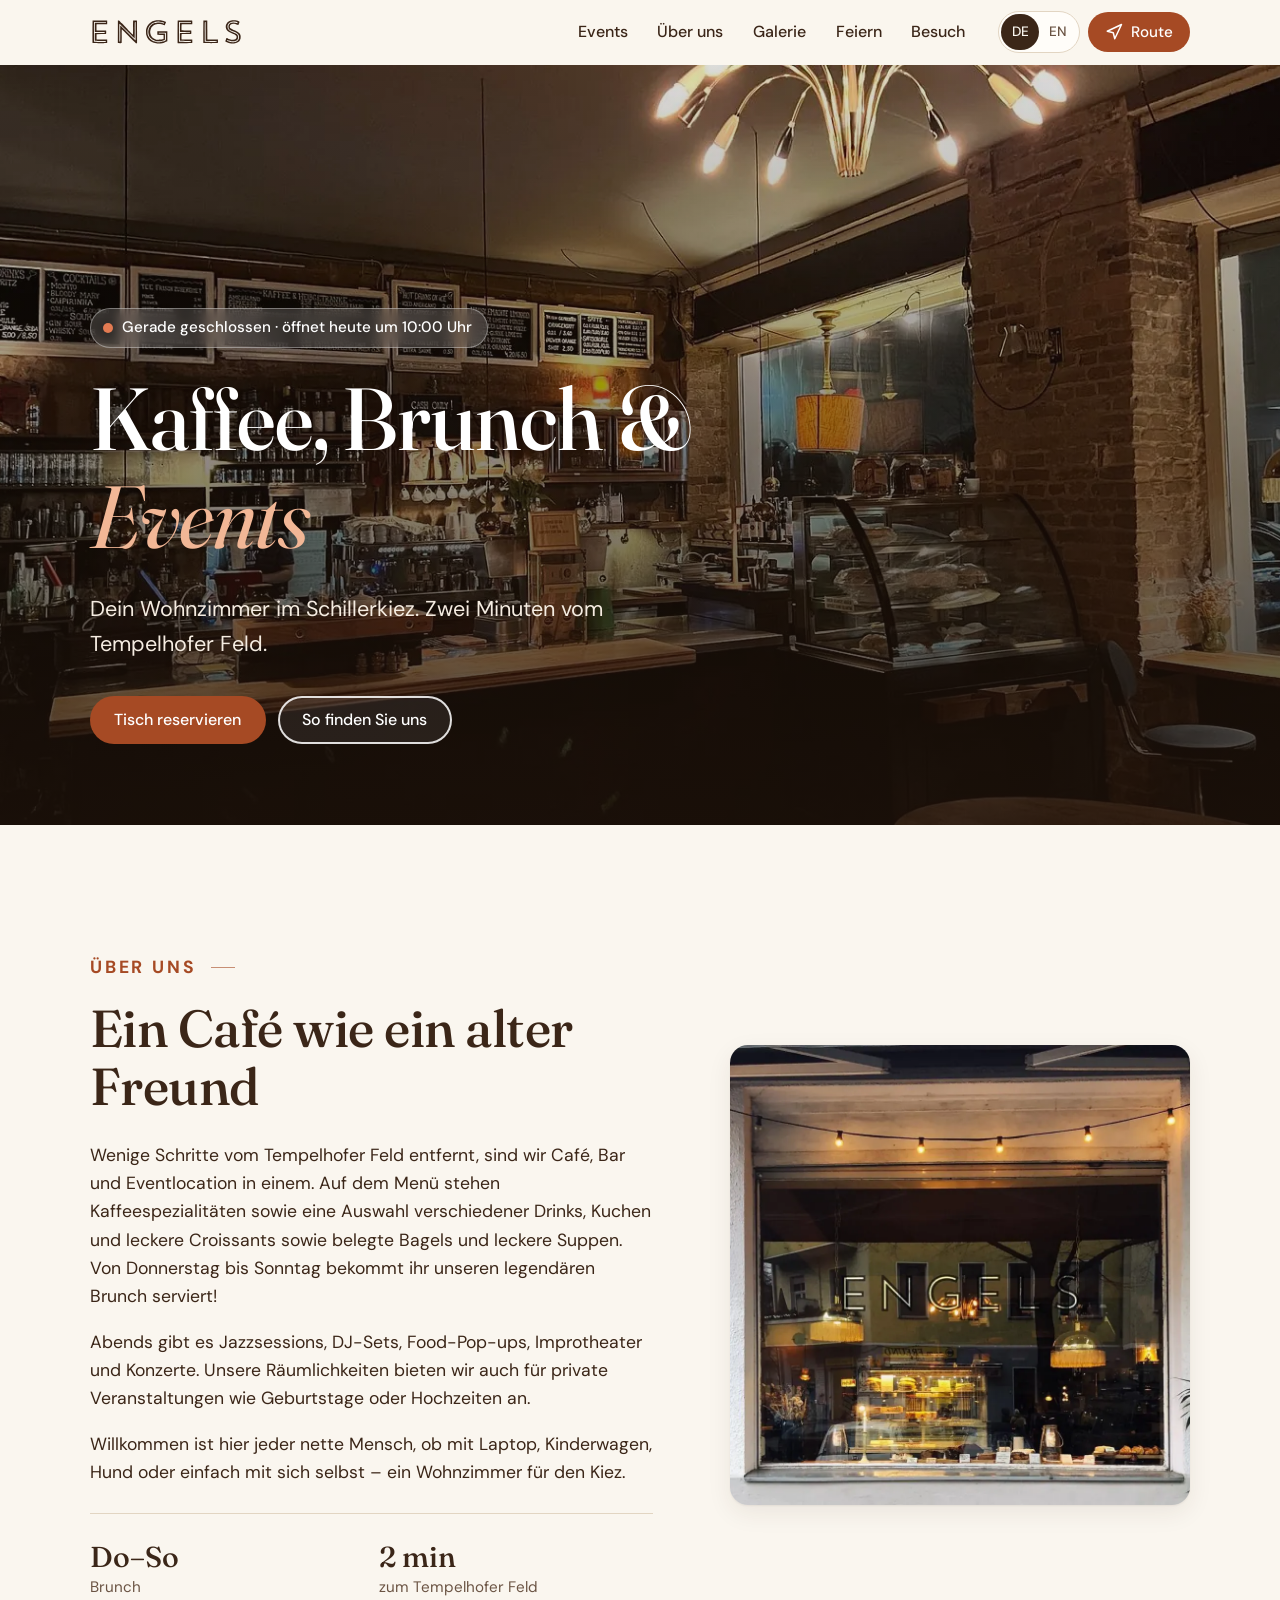
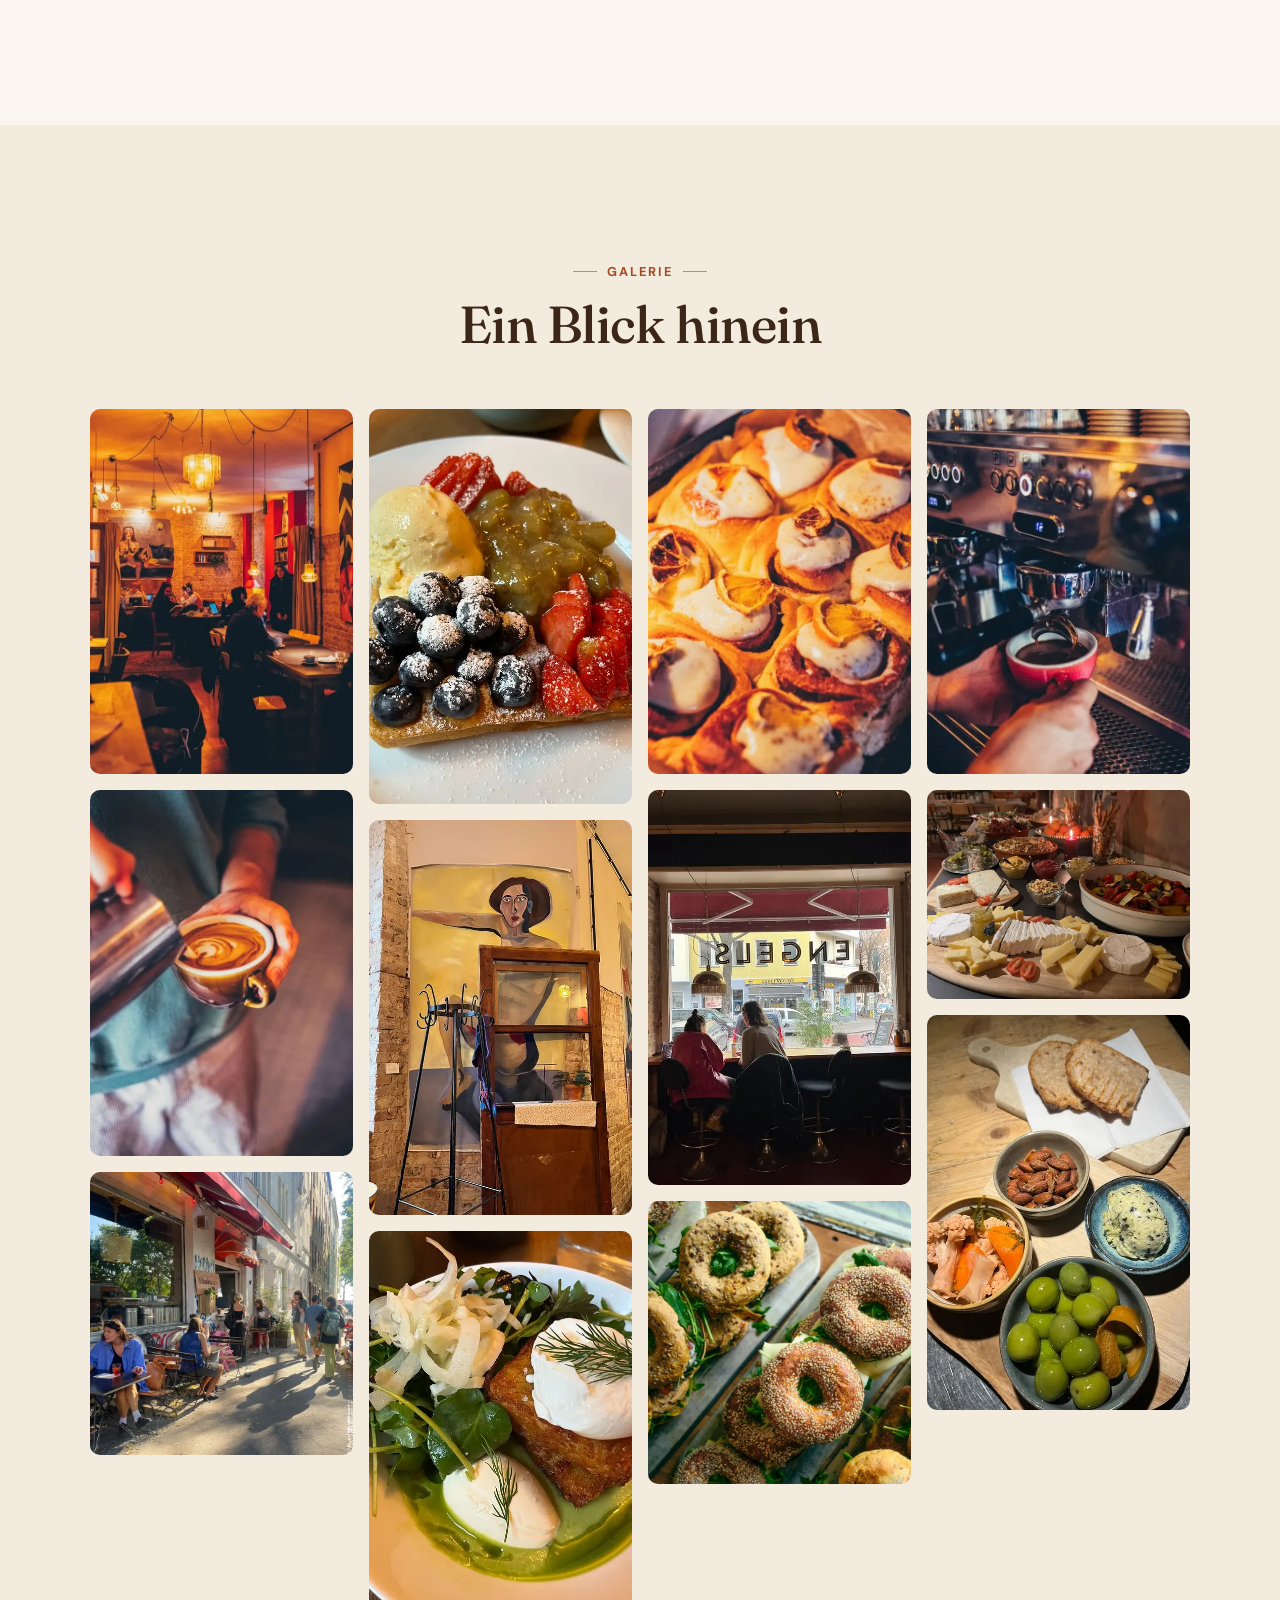
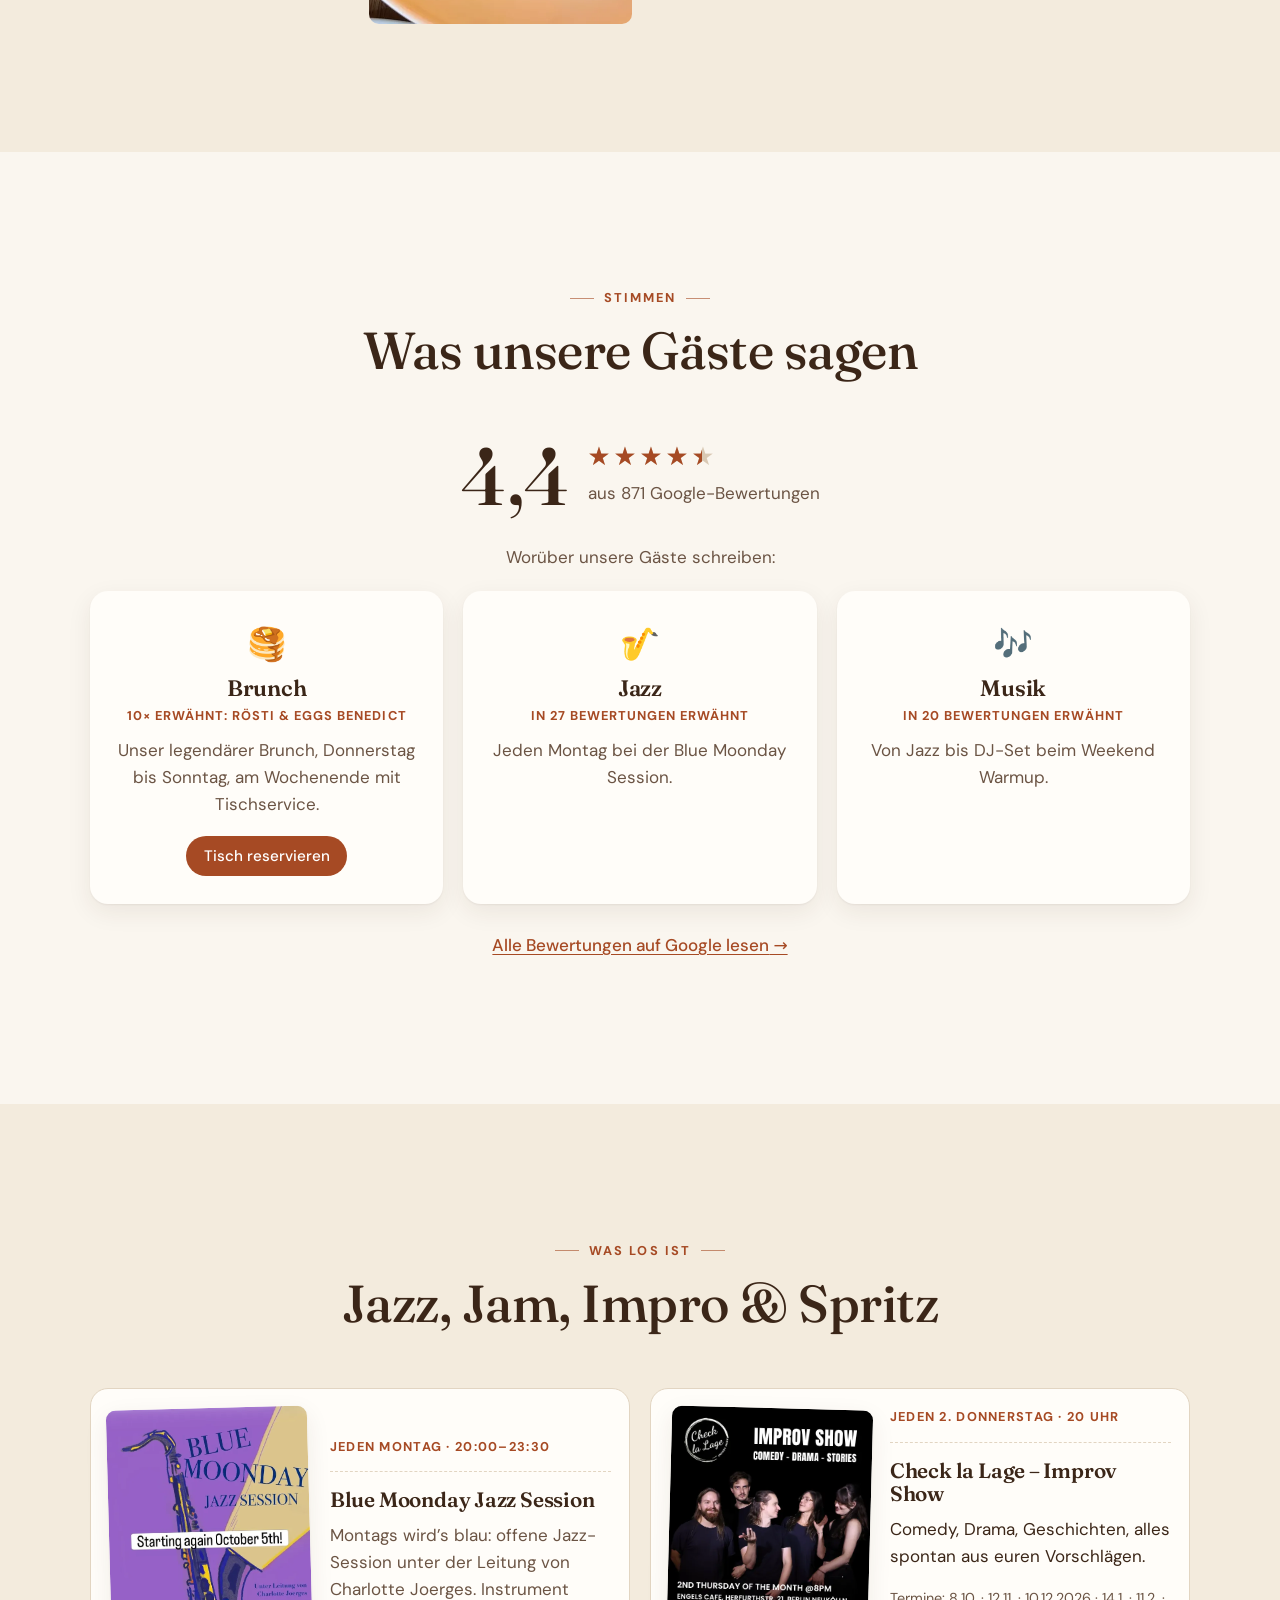
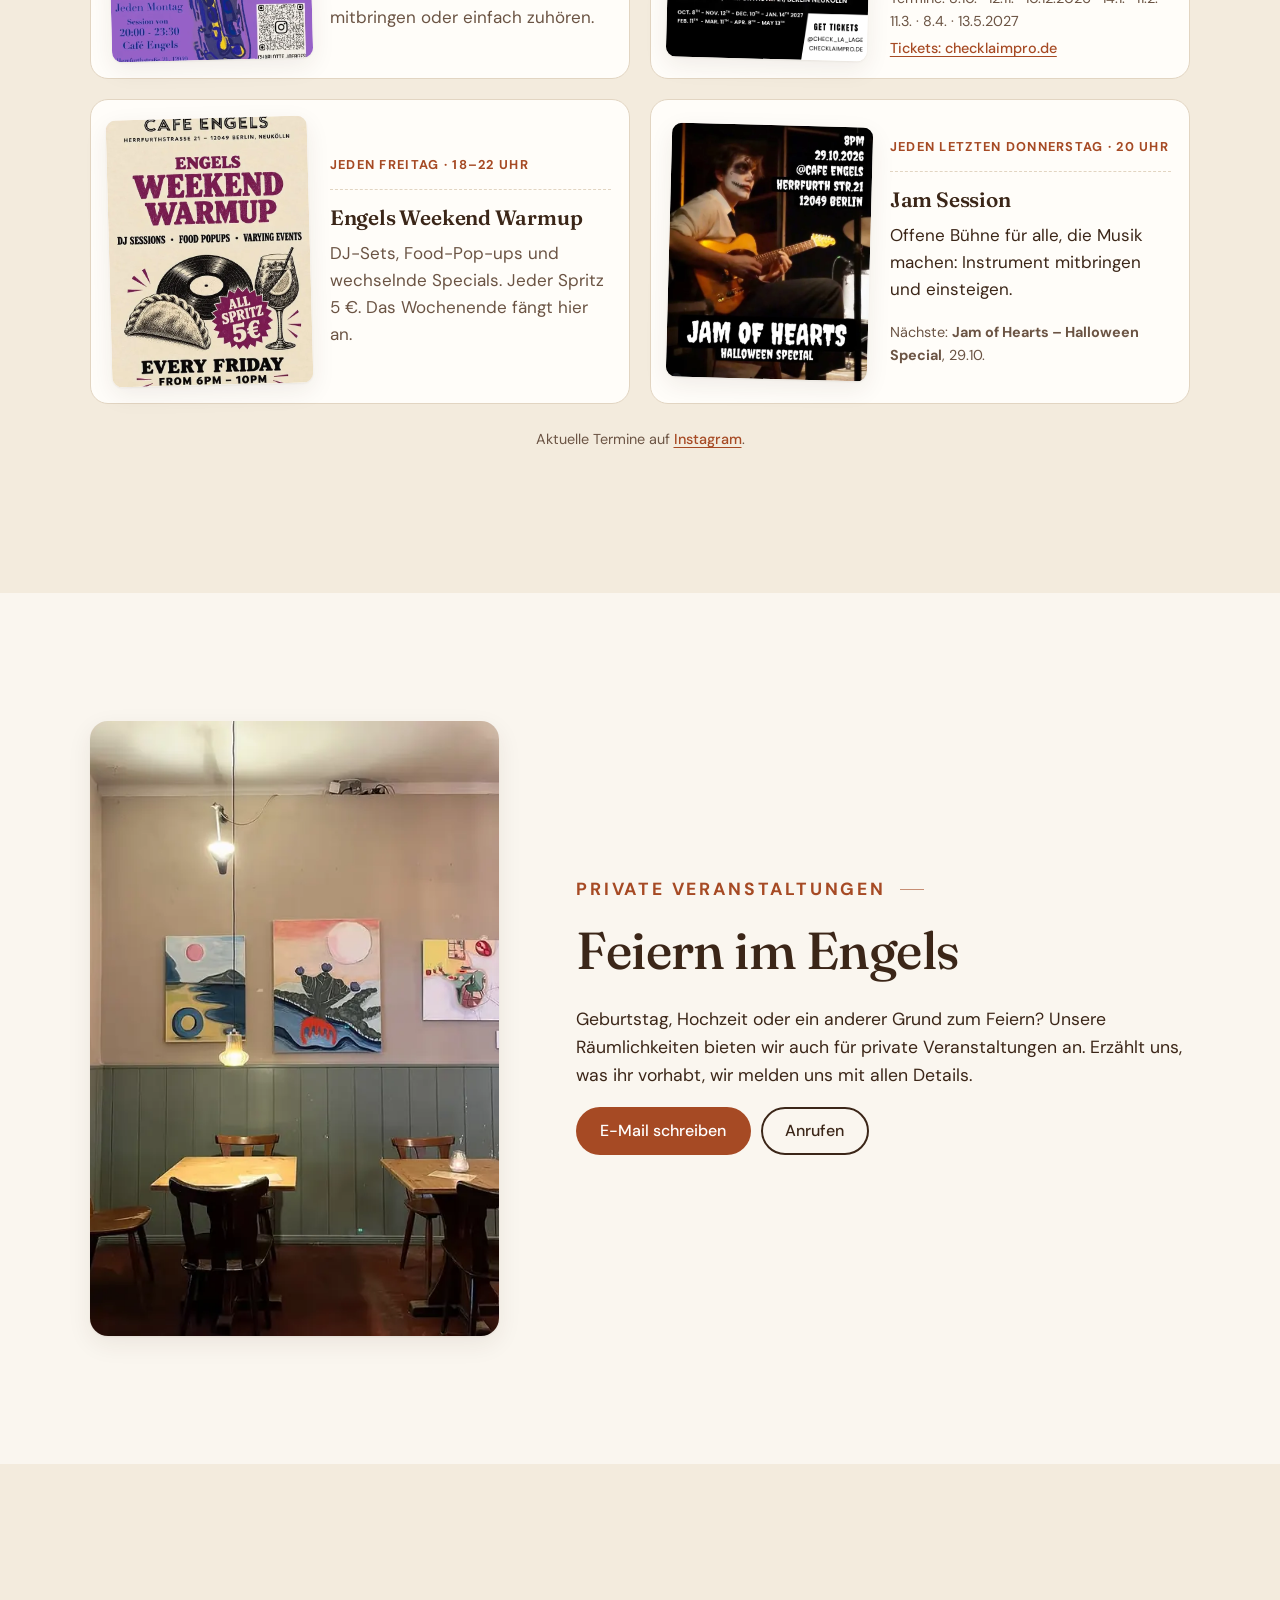
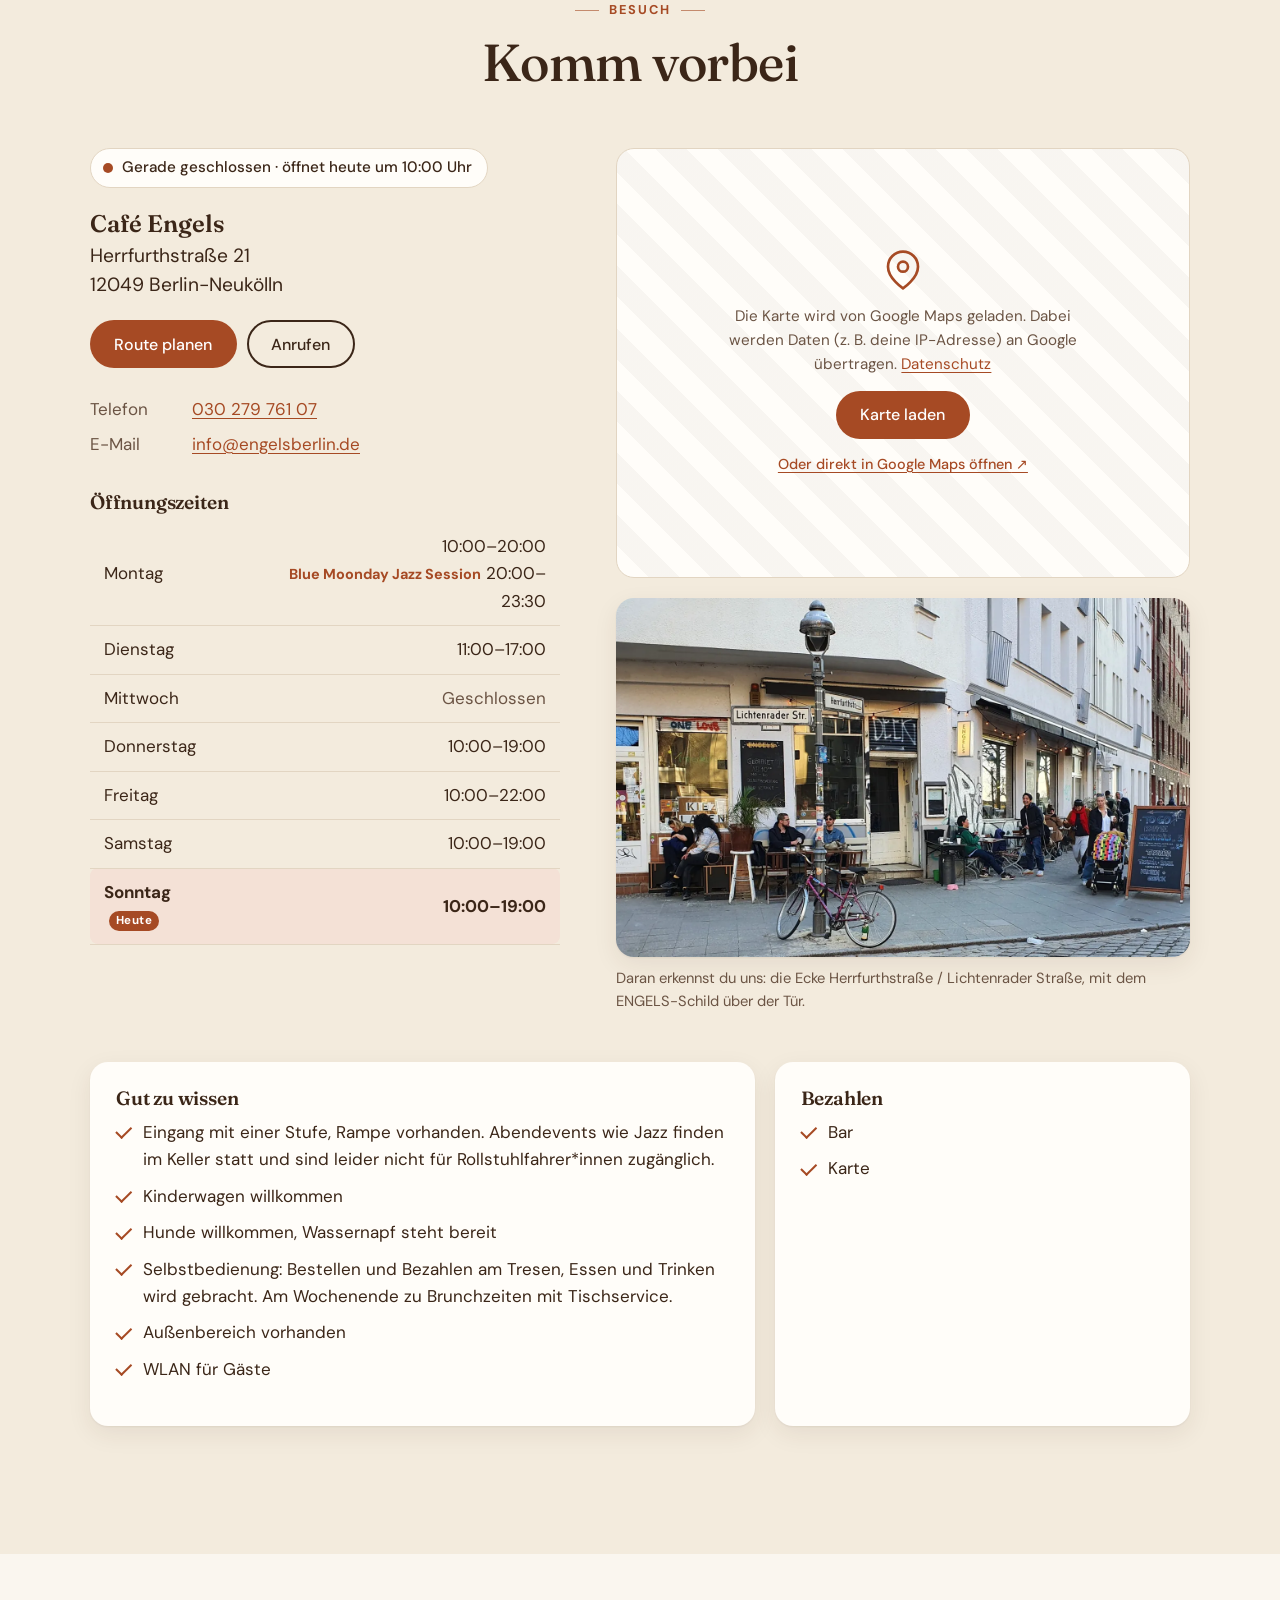
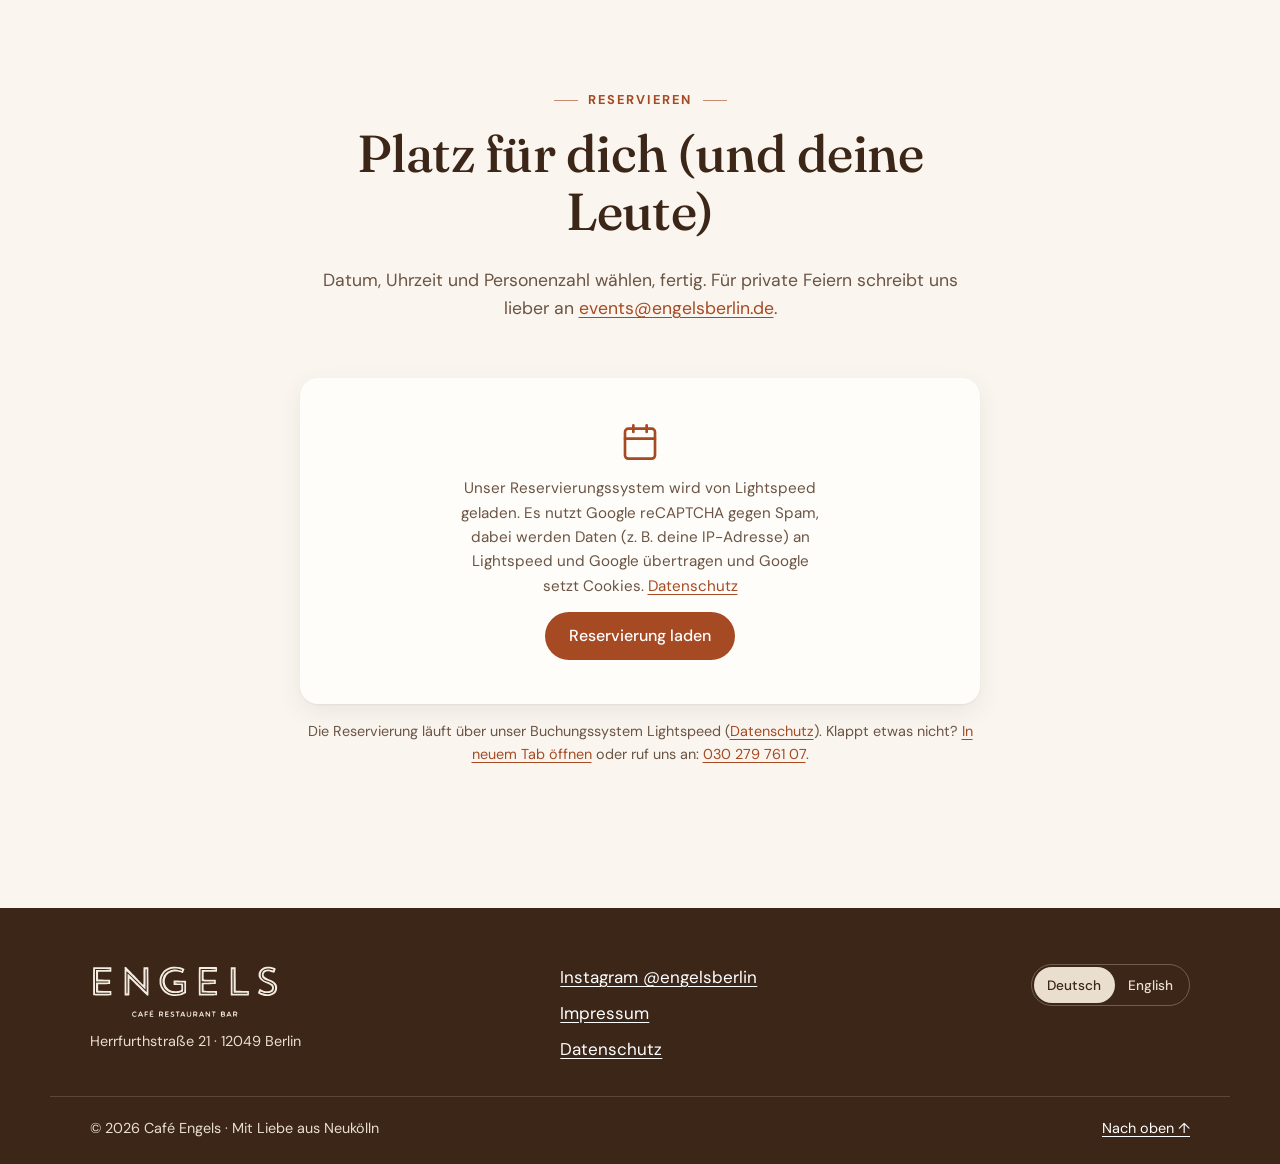
==== commit 008cd65f: "Google Fonts lokal eingebunden - Fraunces und DM Sans (woff2, Latin + Latin Extended) in fonts/ - @f" ====
--- a/index.html
+++ b/index.html
@@ -36,10 +36,9 @@
   <meta name="theme-color" content="#FAF6EF">
   <link rel="icon" href="favicon.svg" type="image/svg+xml">
 
-  <!-- Fonts (see README: self-host them for strict GDPR compliance) -->
-  <link rel="preconnect" href="https://fonts.googleapis.com">
-  <link rel="preconnect" href="https://fonts.gstatic.com" crossorigin>
-  <link rel="stylesheet" href="https://fonts.googleapis.com/css2?family=DM+Sans:opsz,wght@9..40,400;9..40,500;9..40,700&family=Fraunces:ital,opsz,wght@0,9..144,400..700;1,9..144,400&display=swap">
+  <!-- Fonts are self-hosted (fonts/ + @font-face in styles.css), no request to Google -->
+  <link rel="preload" href="fonts/fraunces-normal-latin.woff2" as="font" type="font/woff2" crossorigin>
+  <link rel="preload" href="fonts/dmsans-normal-latin.woff2" as="font" type="font/woff2" crossorigin>
 
   <link rel="preload" as="image" href="images/hero-counter-evening.webp" imagesrcset="images/hero-counter-evening-800.webp 800w, images/hero-counter-evening.webp 1400w" imagesizes="100vw" fetchpriority="high">
   <link rel="stylesheet" href="styles.css">
--- a/styles.css
+++ b/styles.css
@@ -2,6 +2,99 @@
    Café Engels – styles.css
    Colours and fonts live in the :root tokens below.
    ========================================================= */
+
+/* Self-hosted Google Fonts (Fraunces, DM Sans – SIL Open Font License). Latin + Latin Extended only. */
+/* latin-ext */
+@font-face {
+  font-family: 'DM Sans';
+  font-style: normal;
+  font-weight: 400;
+  font-display: swap;
+  src: url(fonts/dmsans-normal-latin-ext.woff2) format('woff2');
+  unicode-range: U+0100-02BA, U+02BD-02C5, U+02C7-02CC, U+02CE-02D7, U+02DD-02FF, U+0304, U+0308, U+0329, U+1D00-1DBF, U+1E00-1E9F, U+1EF2-1EFF, U+2020, U+20A0-20AB, U+20AD-20C4, U+2113, U+2C60-2C7F, U+A720-A7FF;
+}
+/* latin */
+@font-face {
+  font-family: 'DM Sans';
+  font-style: normal;
+  font-weight: 400;
+  font-display: swap;
+  src: url(fonts/dmsans-normal-latin.woff2) format('woff2');
+  unicode-range: U+0000-00FF, U+0131, U+0152-0153, U+02BB-02BC, U+02C6, U+02DA, U+02DC, U+0304, U+0308, U+0329, U+2000-206F, U+20AC, U+2122, U+2191, U+2193, U+2212, U+2215, U+FEFF, U+FFFD;
+}
+/* latin-ext */
+@font-face {
+  font-family: 'DM Sans';
+  font-style: normal;
+  font-weight: 500;
+  font-display: swap;
+  src: url(fonts/dmsans-normal-latin-ext.woff2) format('woff2');
+  unicode-range: U+0100-02BA, U+02BD-02C5, U+02C7-02CC, U+02CE-02D7, U+02DD-02FF, U+0304, U+0308, U+0329, U+1D00-1DBF, U+1E00-1E9F, U+1EF2-1EFF, U+2020, U+20A0-20AB, U+20AD-20C4, U+2113, U+2C60-2C7F, U+A720-A7FF;
+}
+/* latin */
+@font-face {
+  font-family: 'DM Sans';
+  font-style: normal;
+  font-weight: 500;
+  font-display: swap;
+  src: url(fonts/dmsans-normal-latin.woff2) format('woff2');
+  unicode-range: U+0000-00FF, U+0131, U+0152-0153, U+02BB-02BC, U+02C6, U+02DA, U+02DC, U+0304, U+0308, U+0329, U+2000-206F, U+20AC, U+2122, U+2191, U+2193, U+2212, U+2215, U+FEFF, U+FFFD;
+}
+/* latin-ext */
+@font-face {
+  font-family: 'DM Sans';
+  font-style: normal;
+  font-weight: 700;
+  font-display: swap;
+  src: url(fonts/dmsans-normal-latin-ext.woff2) format('woff2');
+  unicode-range: U+0100-02BA, U+02BD-02C5, U+02C7-02CC, U+02CE-02D7, U+02DD-02FF, U+0304, U+0308, U+0329, U+1D00-1DBF, U+1E00-1E9F, U+1EF2-1EFF, U+2020, U+20A0-20AB, U+20AD-20C4, U+2113, U+2C60-2C7F, U+A720-A7FF;
+}
+/* latin */
+@font-face {
+  font-family: 'DM Sans';
+  font-style: normal;
+  font-weight: 700;
+  font-display: swap;
+  src: url(fonts/dmsans-normal-latin.woff2) format('woff2');
+  unicode-range: U+0000-00FF, U+0131, U+0152-0153, U+02BB-02BC, U+02C6, U+02DA, U+02DC, U+0304, U+0308, U+0329, U+2000-206F, U+20AC, U+2122, U+2191, U+2193, U+2212, U+2215, U+FEFF, U+FFFD;
+}
+/* latin-ext */
+@font-face {
+  font-family: 'Fraunces';
+  font-style: italic;
+  font-weight: 400;
+  font-display: swap;
+  src: url(fonts/fraunces-italic-latin-ext.woff2) format('woff2');
+  unicode-range: U+0100-02BA, U+02BD-02C5, U+02C7-02CC, U+02CE-02D7, U+02DD-02FF, U+0304, U+0308, U+0329, U+1D00-1DBF, U+1E00-1E9F, U+1EF2-1EFF, U+2020, U+20A0-20AB, U+20AD-20C4, U+2113, U+2C60-2C7F, U+A720-A7FF;
+}
+/* latin */
+@font-face {
+  font-family: 'Fraunces';
+  font-style: italic;
+  font-weight: 400;
+  font-display: swap;
+  src: url(fonts/fraunces-italic-latin.woff2) format('woff2');
+  unicode-range: U+0000-00FF, U+0131, U+0152-0153, U+02BB-02BC, U+02C6, U+02DA, U+02DC, U+0304, U+0308, U+0329, U+2000-206F, U+20AC, U+2122, U+2191, U+2193, U+2212, U+2215, U+FEFF, U+FFFD;
+}
+/* latin-ext */
+@font-face {
+  font-family: 'Fraunces';
+  font-style: normal;
+  font-weight: 400 700;
+  font-display: swap;
+  src: url(fonts/fraunces-normal-latin-ext.woff2) format('woff2');
+  unicode-range: U+0100-02BA, U+02BD-02C5, U+02C7-02CC, U+02CE-02D7, U+02DD-02FF, U+0304, U+0308, U+0329, U+1D00-1DBF, U+1E00-1E9F, U+1EF2-1EFF, U+2020, U+20A0-20AB, U+20AD-20C4, U+2113, U+2C60-2C7F, U+A720-A7FF;
+}
+/* latin */
+@font-face {
+  font-family: 'Fraunces';
+  font-style: normal;
+  font-weight: 400 700;
+  font-display: swap;
+  src: url(fonts/fraunces-normal-latin.woff2) format('woff2');
+  unicode-range: U+0000-00FF, U+0131, U+0152-0153, U+02BB-02BC, U+02C6, U+02DA, U+02DC, U+0304, U+0308, U+0329, U+2000-206F, U+20AC, U+2122, U+2191, U+2193, U+2212, U+2215, U+FEFF, U+FFFD;
+}
+
 
 :root {
   /* Palette (light only). All text colours pass WCAG AA on --bg / --bg-alt */
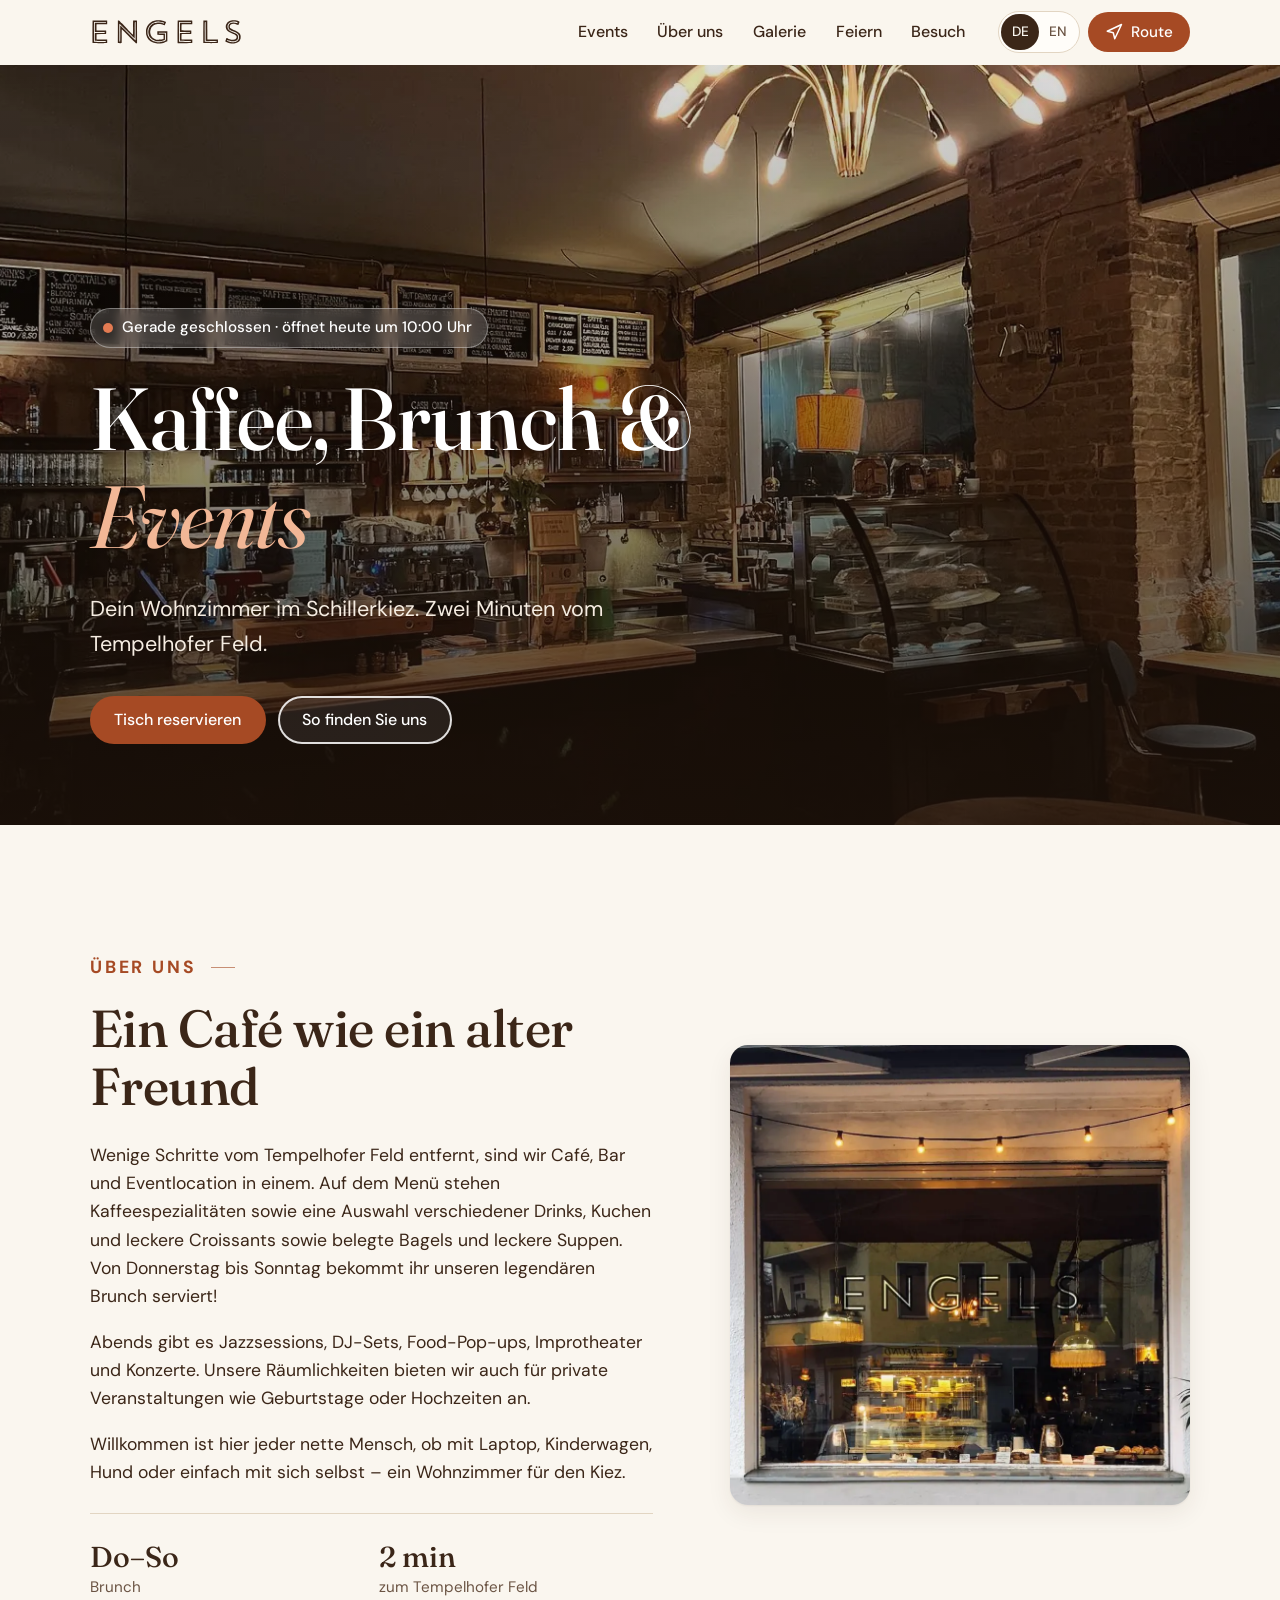
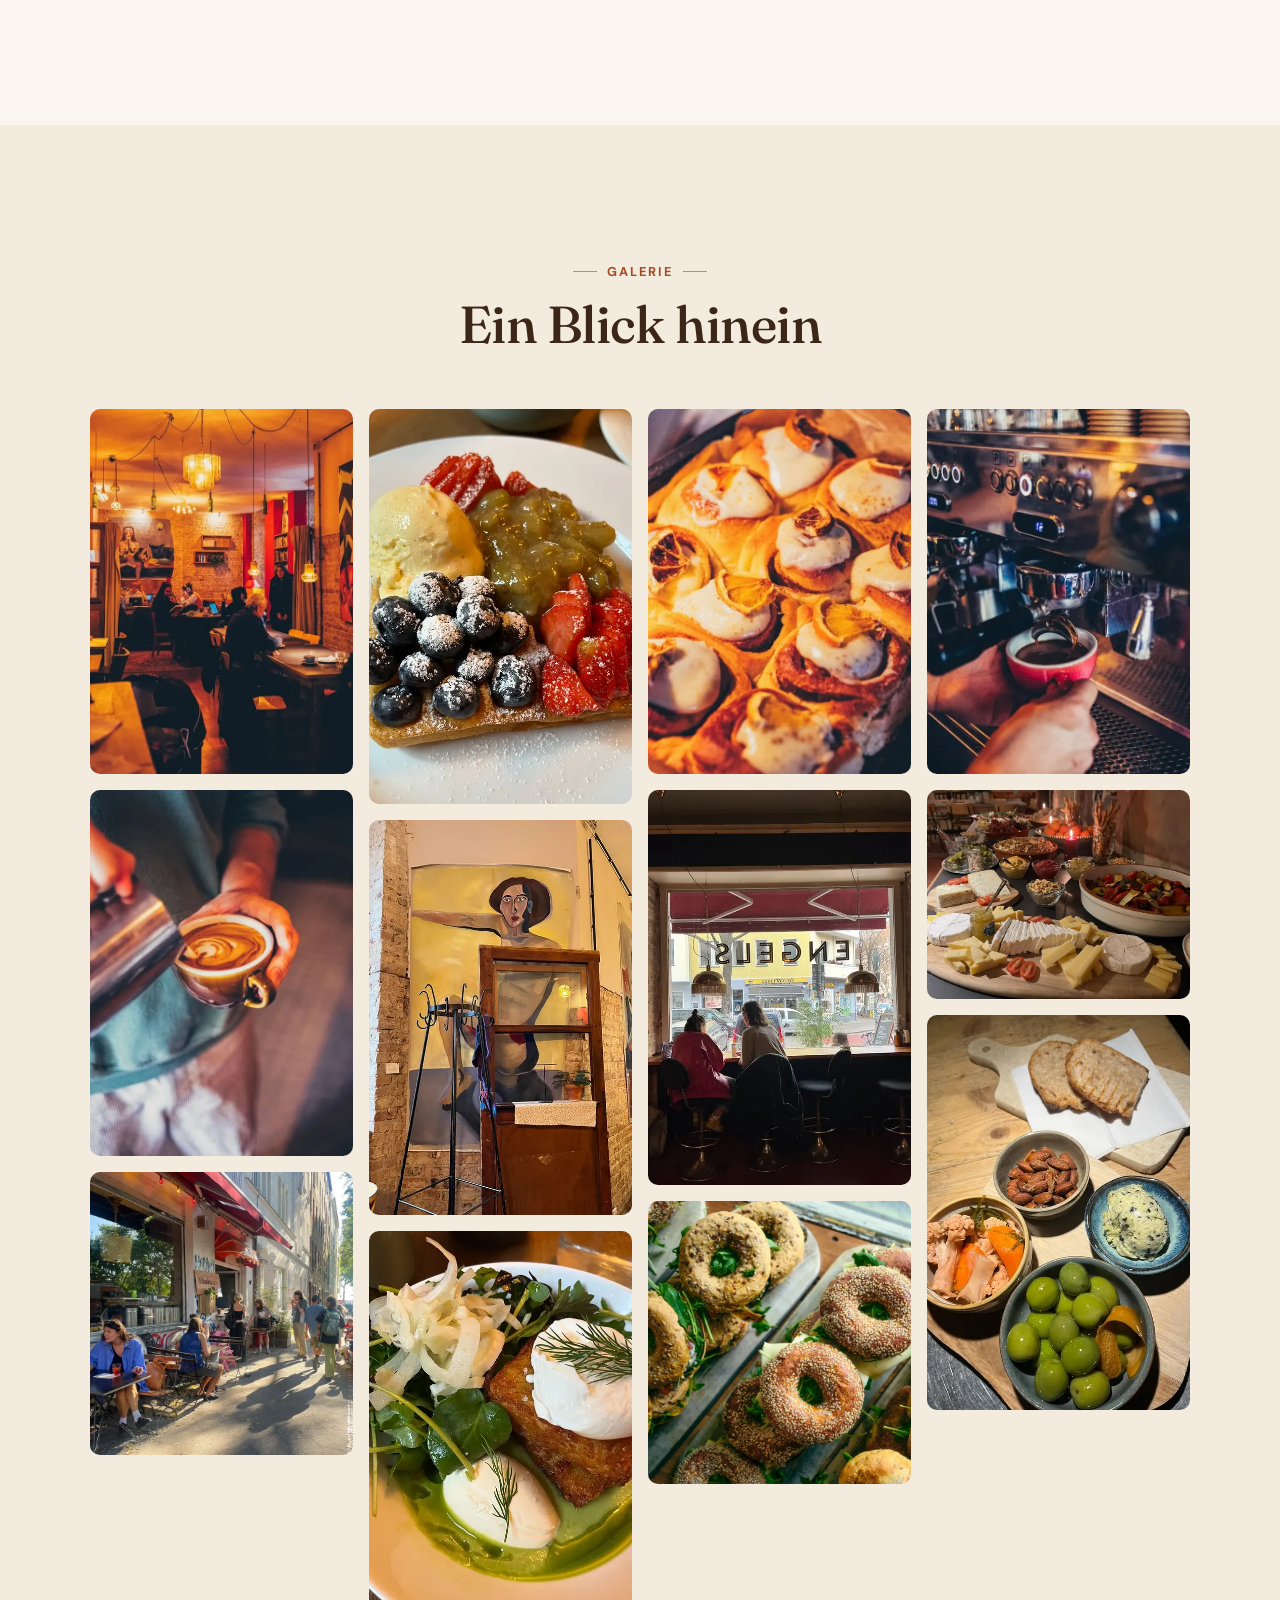
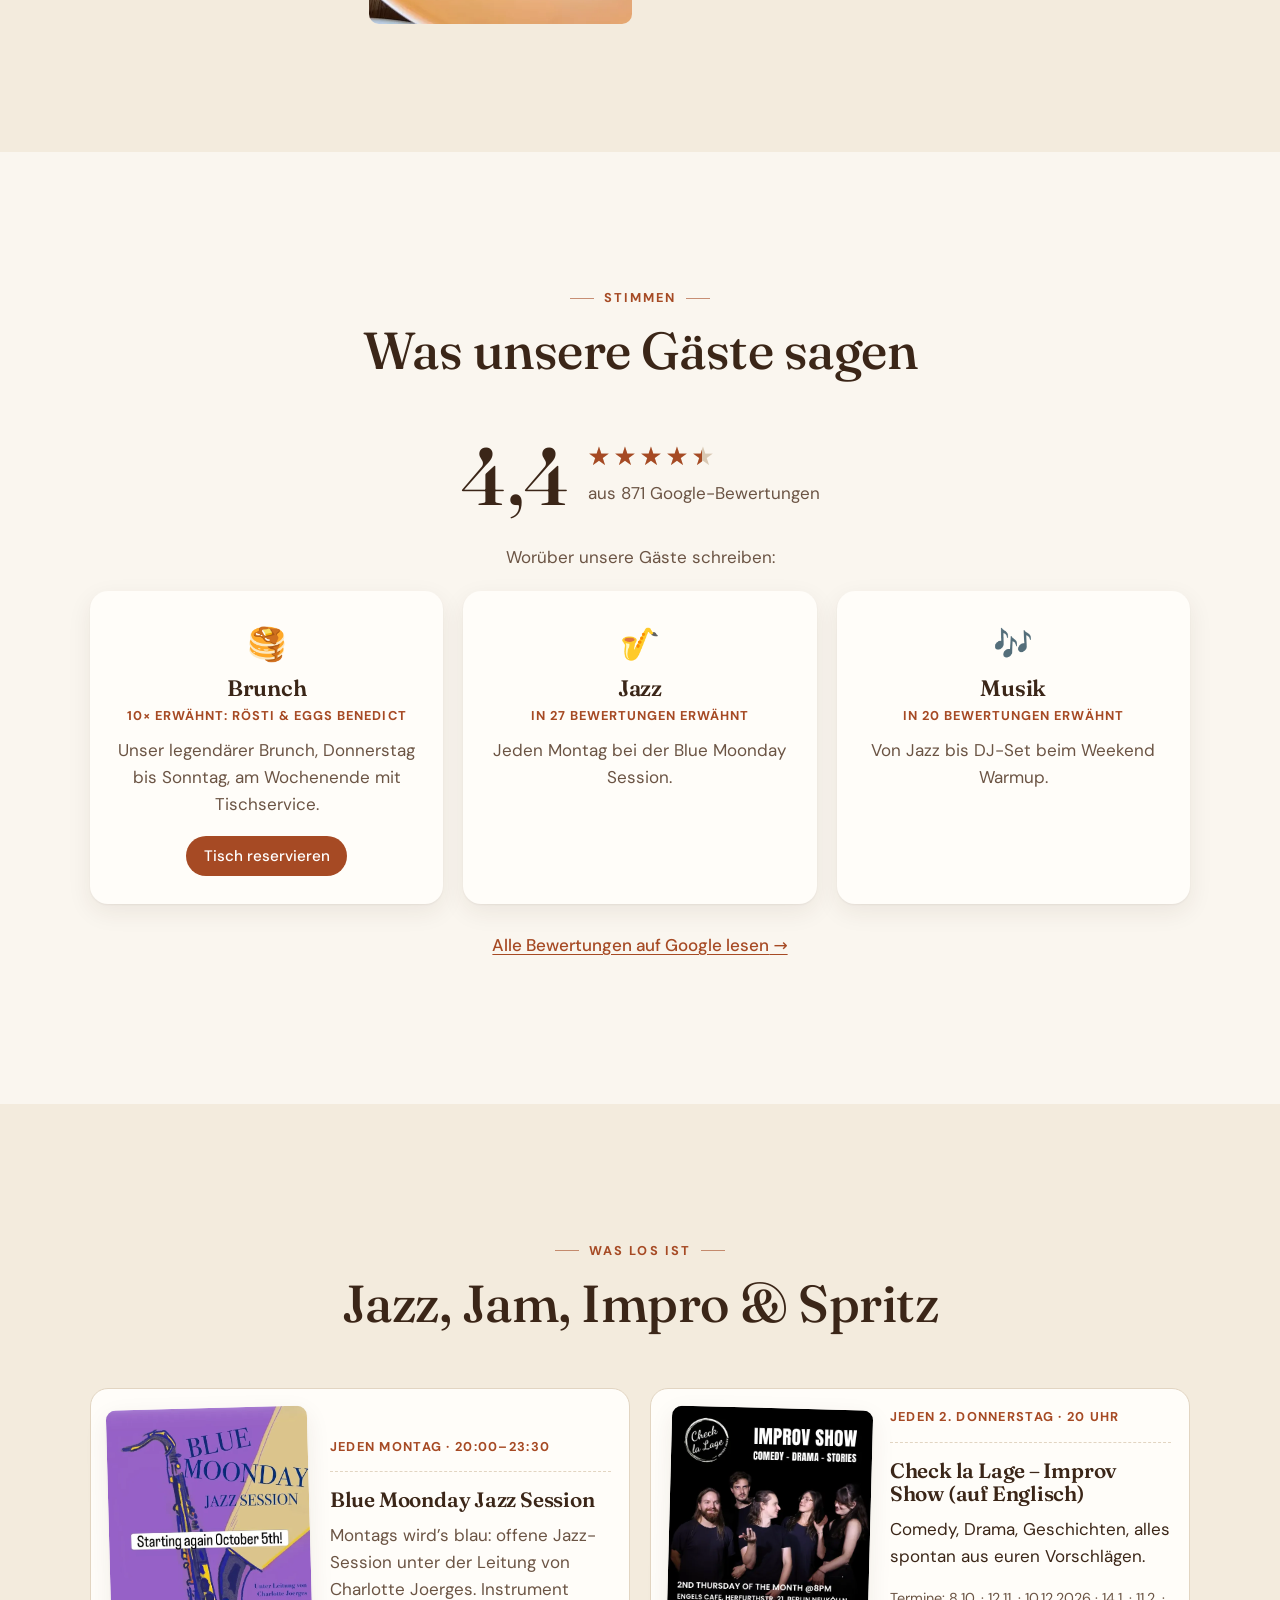
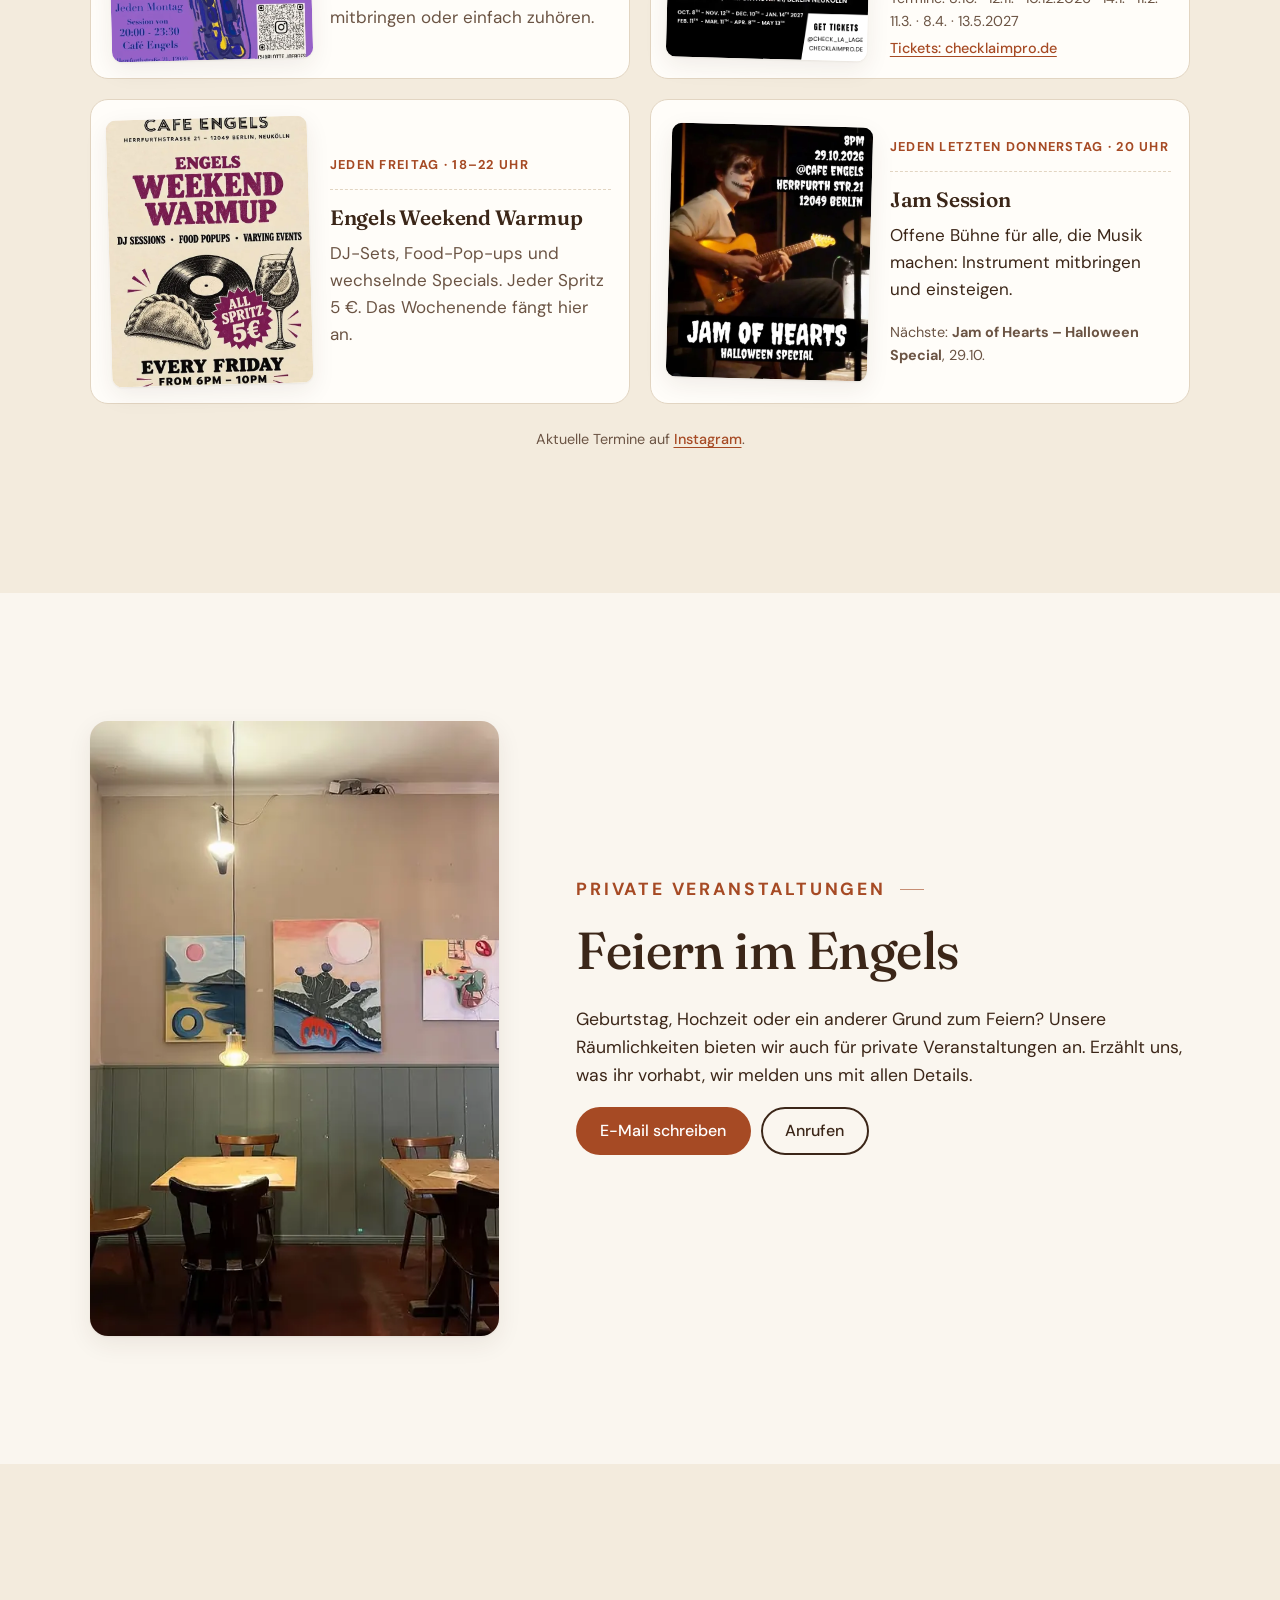
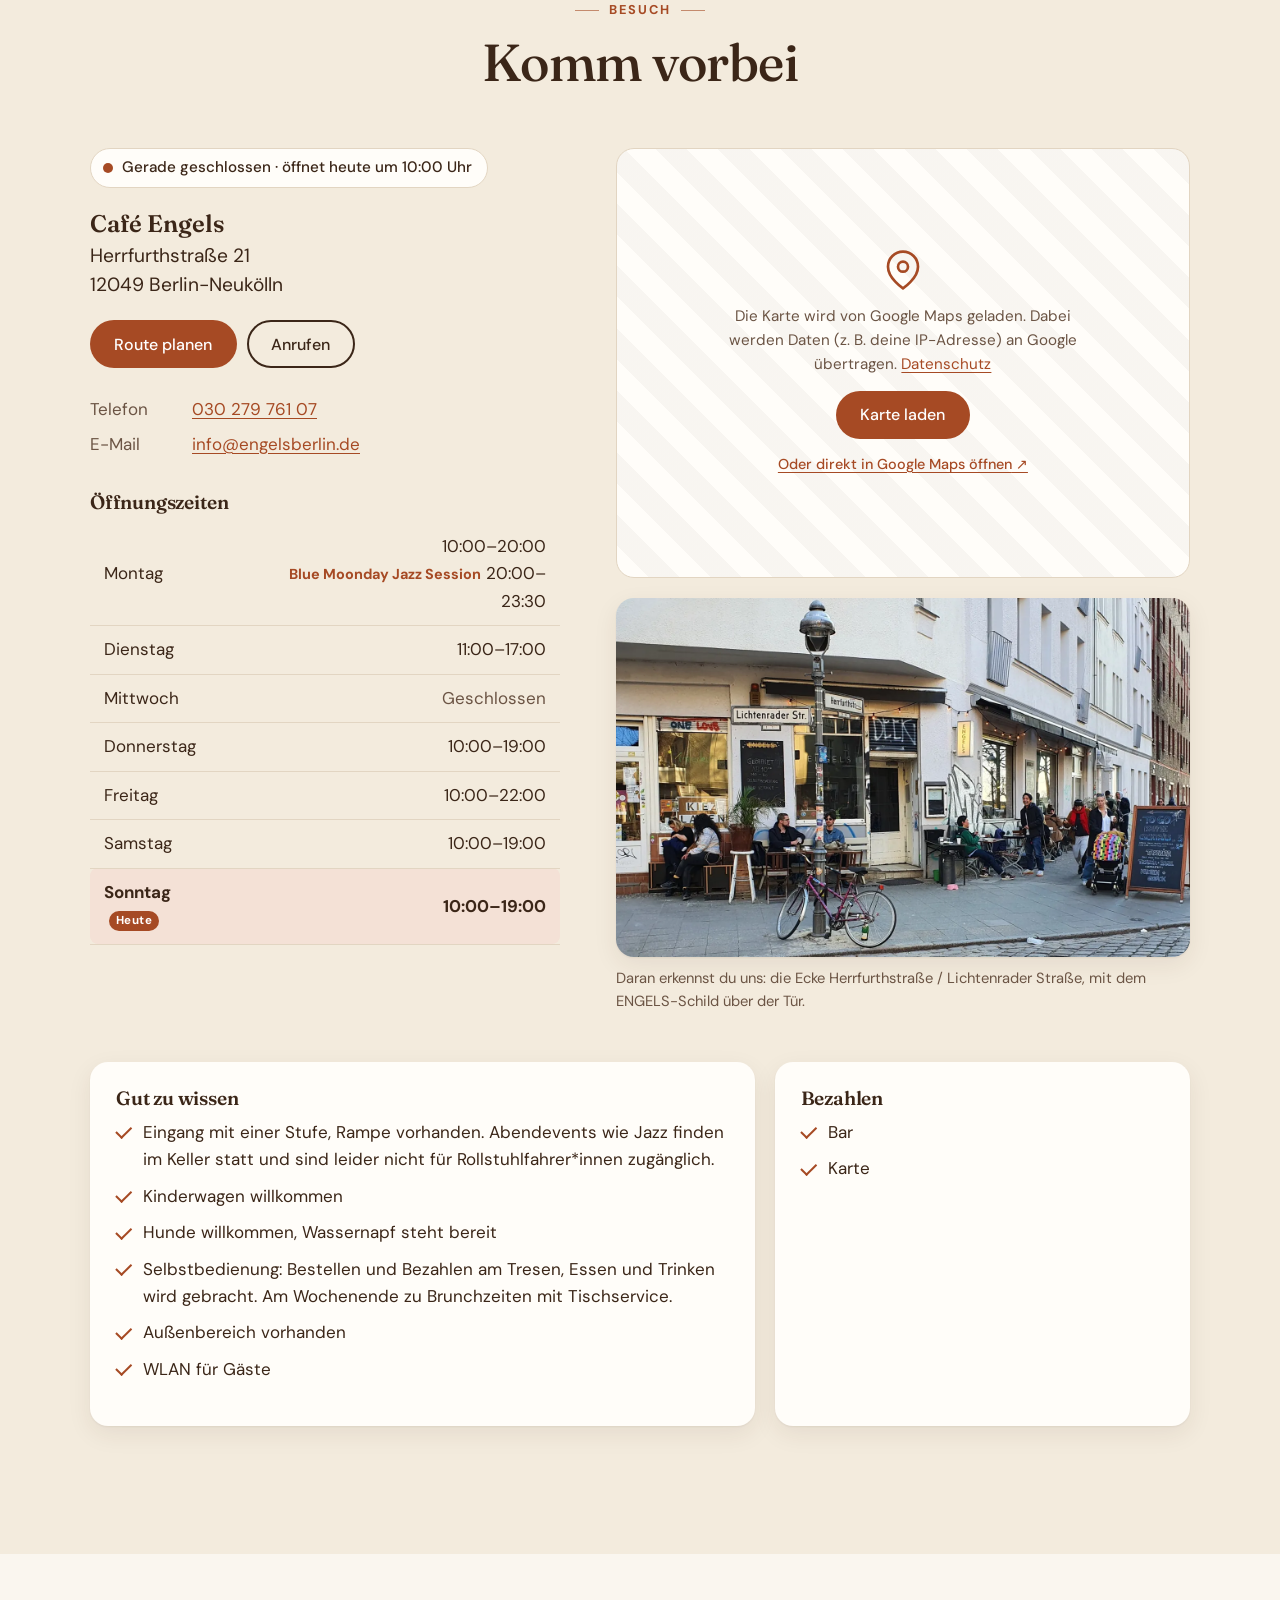
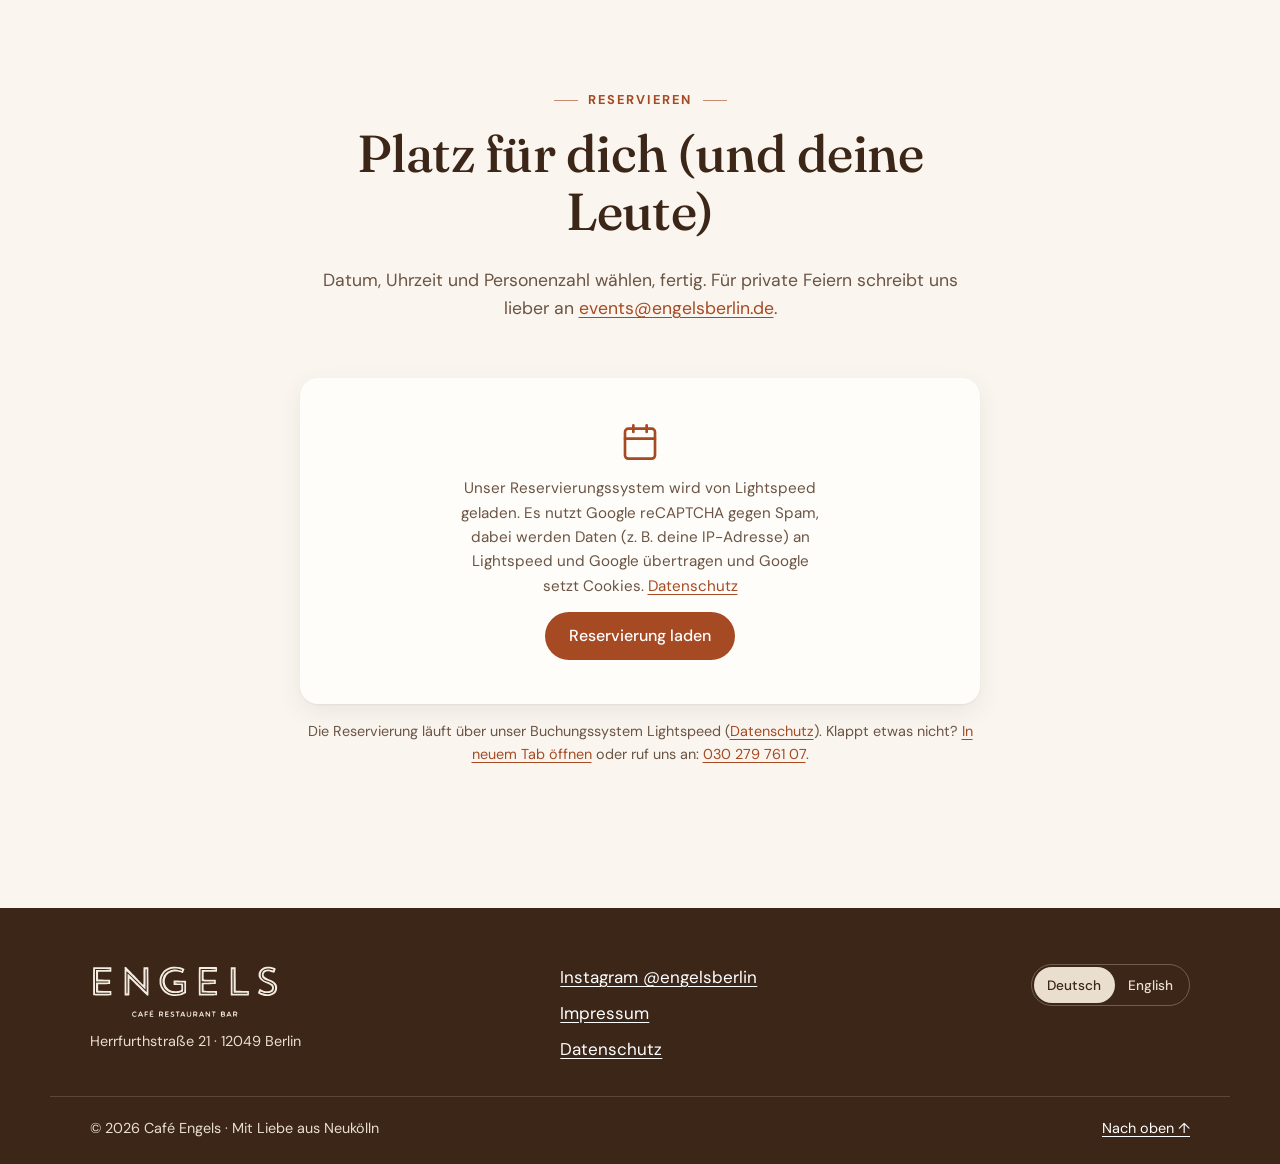
==== commit 307b7ecc: "Improv-Show als englischsprachig kennzeichnen Co-Authored-By: Claude Opus 5.5 <noreply@anthropic.com" ====
--- a/index.html
+++ b/index.html
@@ -13,20 +13,20 @@
         content="Café, Bar und Eventlocation im Schillerkiez, wenige Schritte vom Tempelhofer Feld: Kaffee, Kuchen, Bagels, Brunch von Donnerstag bis Sonntag, abends Jazz, DJ-Sets und Improtheater."
         data-en="Café, bar and event space in Neukölln's Schillerkiez, a few steps from Tempelhofer Feld: coffee, cake, bagels, brunch Thursday to Sunday, and jazz, DJ sets and improv in the evenings.">
 
-  <!-- [domain] Replace https://cafe-engels.example with your real domain everywhere in this file, sitemap.xml and robots.txt -->
-  <link rel="canonical" href="https://cafe-engels.example/">
-  <link rel="alternate" hreflang="de" href="https://cafe-engels.example/">
-  <link rel="alternate" hreflang="en" href="https://cafe-engels.example/?lang=en">
-  <link rel="alternate" hreflang="x-default" href="https://cafe-engels.example/">
+  <!-- [domain] Replace https://engelsberlin.de with your real domain everywhere in this file, sitemap.xml and robots.txt -->
+  <link rel="canonical" href="https://engelsberlin.de/">
+  <link rel="alternate" hreflang="de" href="https://engelsberlin.de/">
+  <link rel="alternate" hreflang="en" href="https://engelsberlin.de/?lang=en">
+  <link rel="alternate" hreflang="x-default" href="https://engelsberlin.de/">
 
   <!-- Open Graph / social previews -->
   <meta property="og:type" content="website">
   <meta property="og:site_name" content="Café Engels">
   <meta property="og:title" content="Café Engels – Kaffee, Brunch &amp; Events">
   <meta property="og:description" content="Café, Bar und Eventlocation am Tempelhofer Feld. Kaffee, Brunch (Do–So), Jazz, DJ-Sets und Improtheater.">
-  <meta property="og:url" content="https://cafe-engels.example/">
+  <meta property="og:url" content="https://engelsberlin.de/">
   <!-- [og-image] Add a 1200×630 JPG at images/og-image.jpg -->
-  <meta property="og:image" content="https://cafe-engels.example/images/og-image.jpg">
+  <meta property="og:image" content="https://engelsberlin.de/images/og-image.jpg">
   <meta property="og:image:width" content="1200">
   <meta property="og:image:height" content="630">
   <meta property="og:locale" content="de_DE">
@@ -64,8 +64,8 @@
     "@context": "https://schema.org",
     "@type": "CafeOrCoffeeShop",
     "name": "Café Engels",
-    "url": "https://cafe-engels.example/",
-    "image": "https://cafe-engels.example/images/og-image.jpg",
+    "url": "https://engelsberlin.de/",
+    "image": "https://engelsberlin.de/images/og-image.jpg",
     "description": "Café, Bar und Eventlocation im Schillerkiez, Berlin-Neukölln: Kaffee, Kuchen, Bagels, Brunch von Donnerstag bis Sonntag, abends Jazz, DJ-Sets und Improtheater.",
     "telephone": "+49 30 27976107",
     "email": "info@engelsberlin.de",
@@ -113,20 +113,20 @@
       }
     ],
     "paymentAccepted": "Cash, Card",
-    "logo": "https://cafe-engels.example/images/logo-engels-full.svg",
+    "logo": "https://engelsberlin.de/images/logo-engels-full.svg",
     "currenciesAccepted": "EUR",
     "sameAs": ["https://www.instagram.com/engelsberlin/"]
   }
   </script>
 </head>
 
-<body>
+<body id="top">
   <a class="skip-link" href="#main">
     <span data-lang="de">Zum Inhalt springen</span><span data-lang="en">Skip to content</span>
   </a>
 
   <!-- ============ HEADER ============ -->
-  <header class="site-header" id="top">
+  <header class="site-header">
     <div class="container header-inner">
       <a class="wordmark wordmark-logo" href="#top" aria-label="Café Engels – Startseite" data-aria-en="Café Engels – home">
         <img src="images/logo-engels.svg" width="382" height="70" alt="">
@@ -470,7 +470,7 @@
             </a>
             <div class="event-body">
               <p class="event-when"><span data-lang="de">Jeden 2. Donnerstag · 20 Uhr</span><span data-lang="en">2nd Thursday monthly · 8 pm</span></p>
-              <h3>Check la Lage – Improv Show</h3>
+              <h3>Check la Lage – Improv Show <span data-lang="de">(auf Englisch)</span><span data-lang="en">(in English)</span></h3>
               <p><span data-lang="de">Comedy, Drama, Geschichten, alles spontan aus euren Vorschlägen.</span><span data-lang="en">Comedy, drama, stories, all made up on the spot from your suggestions.</span></p>
               <p class="event-dates small"><span data-lang="de">Termine:</span><span data-lang="en">Dates:</span> 8.10. · 12.11. · 10.12.2026 · 14.1. · 11.2. · 11.3. · 8.4. · 13.5.2027</p>
               <p class="small"><a class="text-link" href="https://checklaimpro.de" target="_blank" rel="noopener">Tickets: checklaimpro.de</a></p>
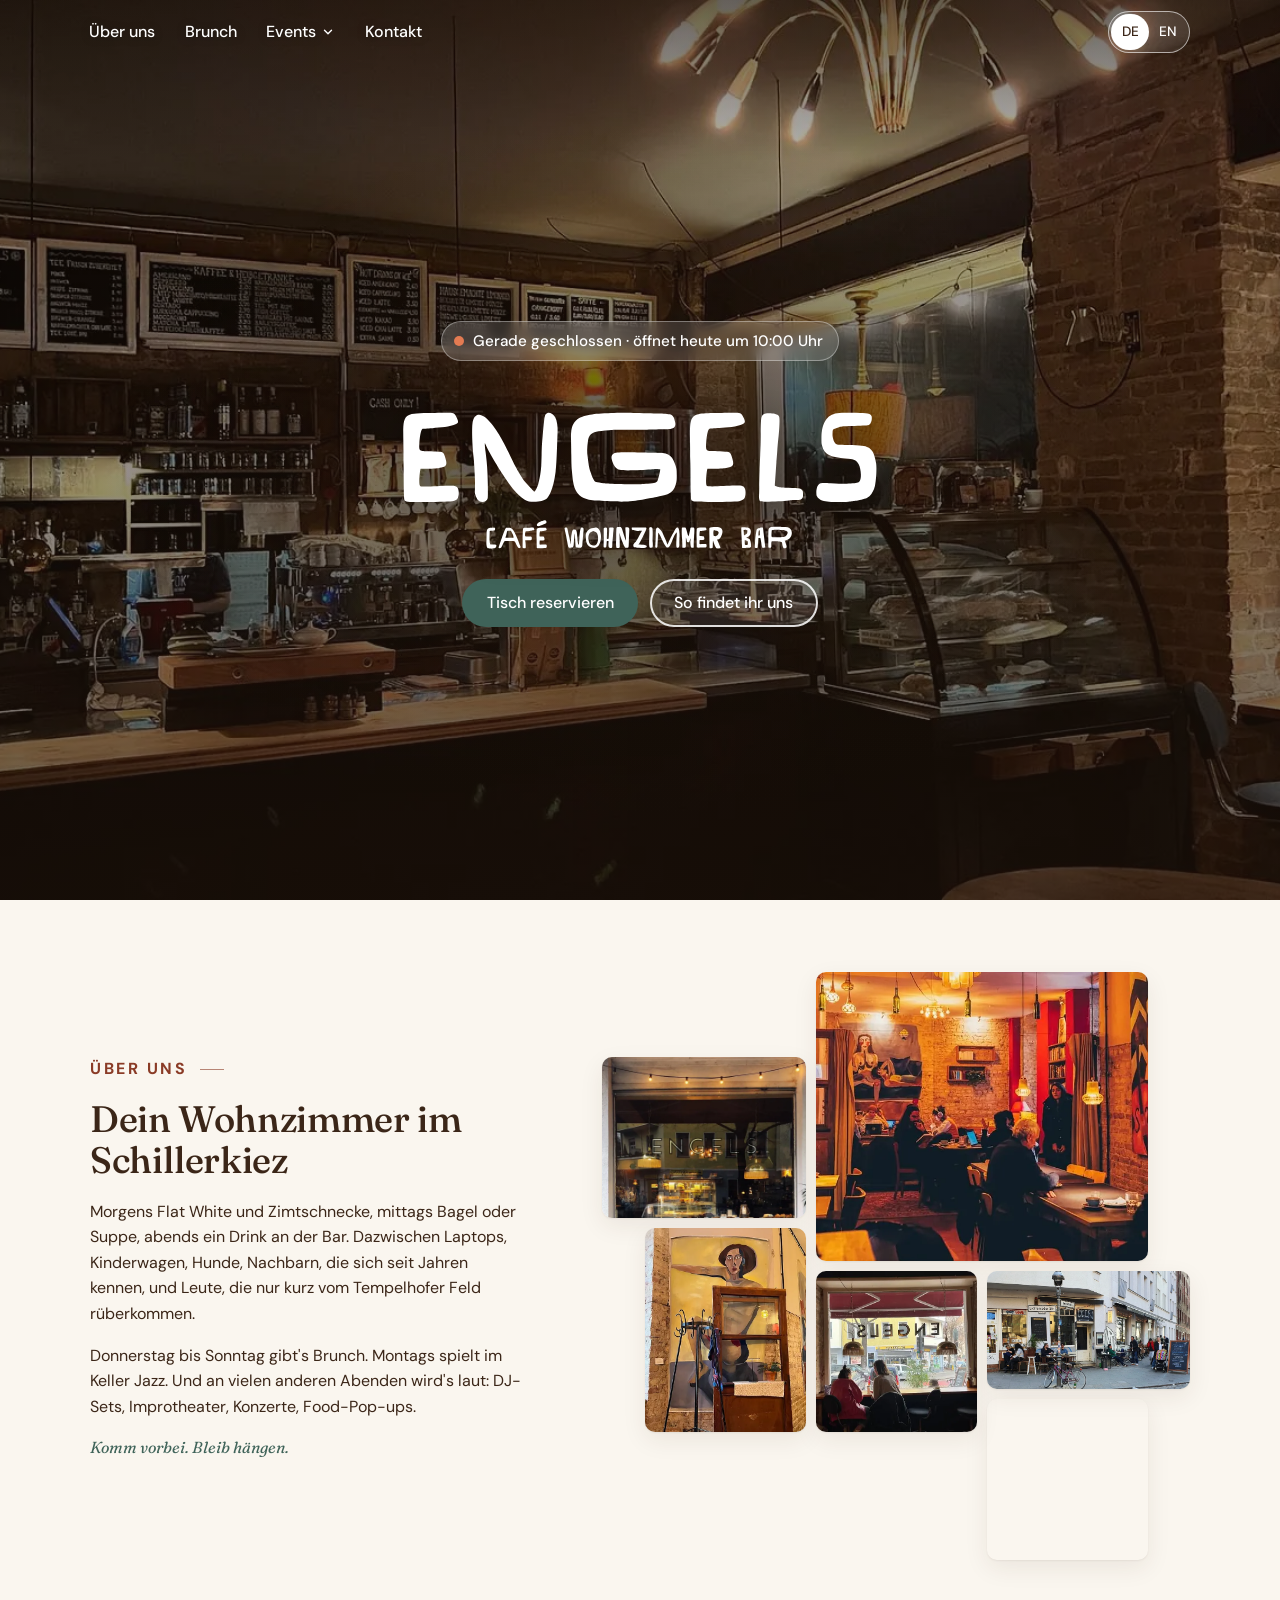
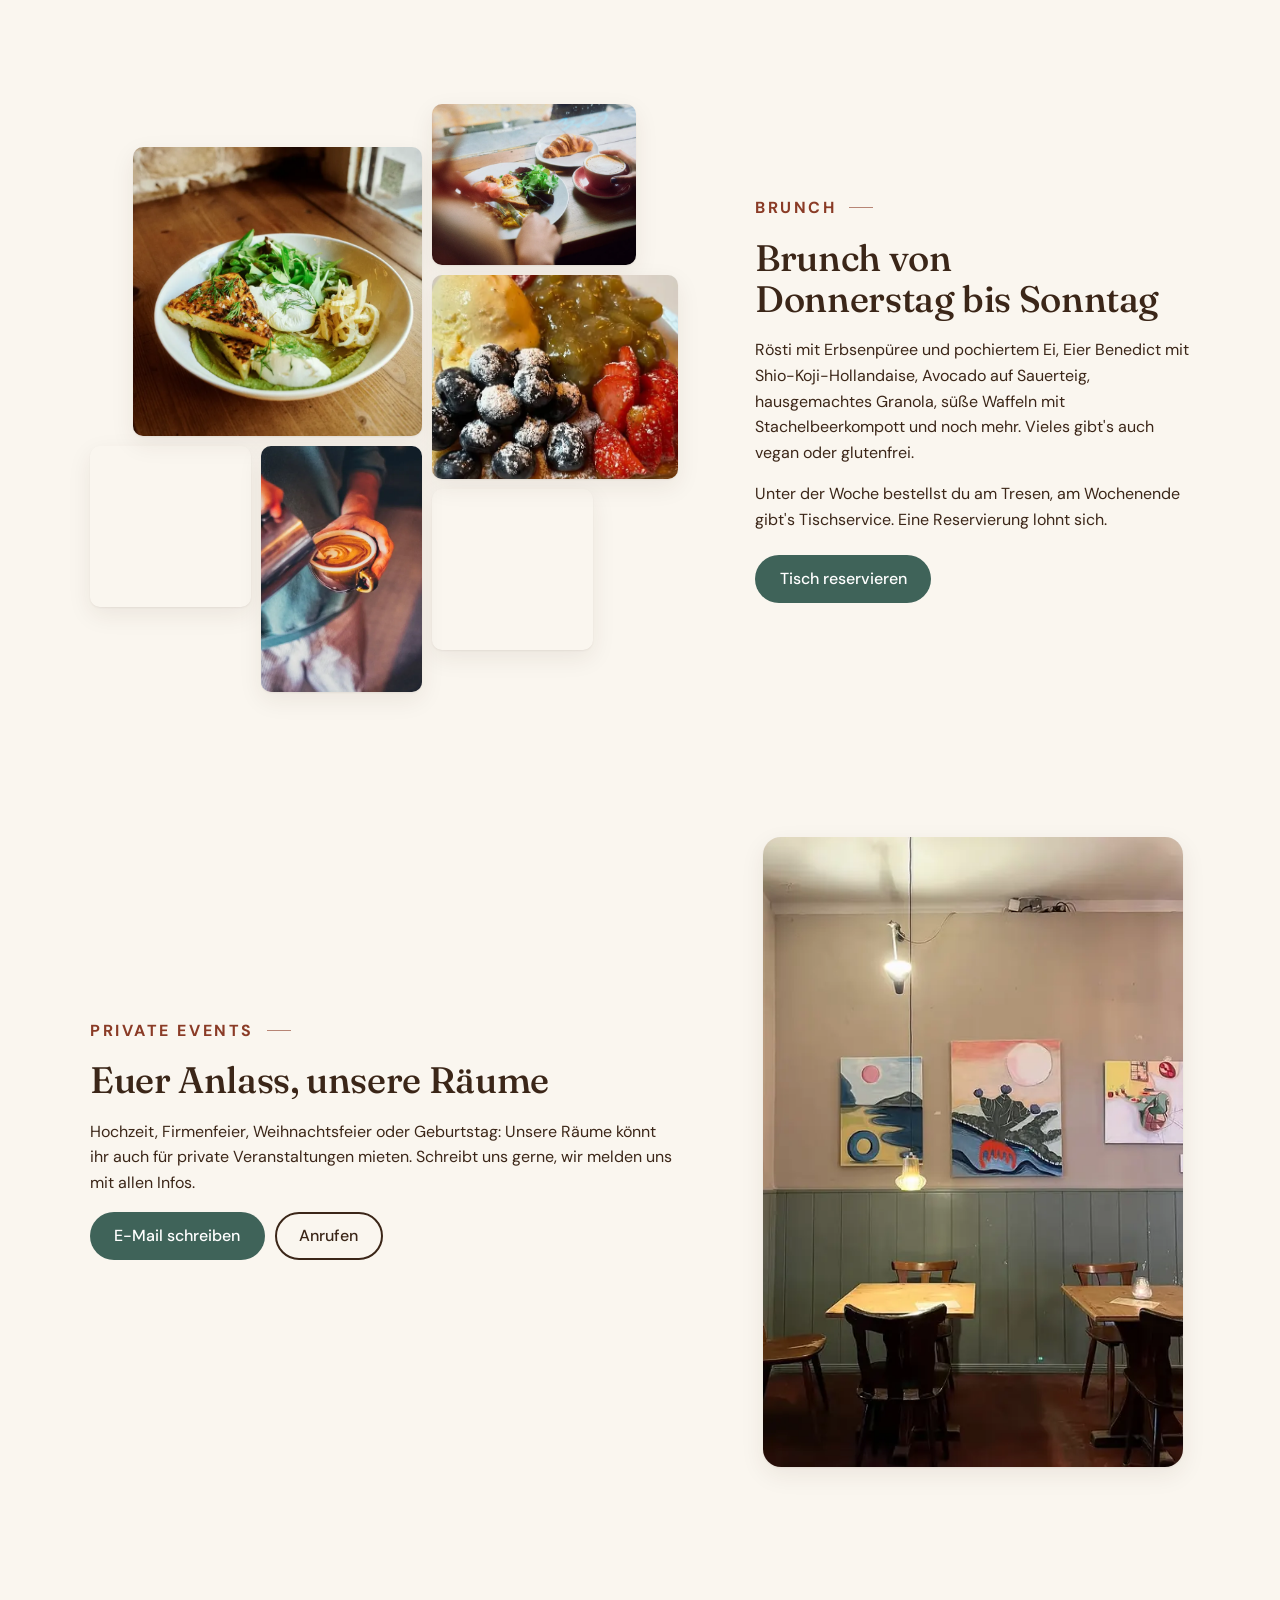
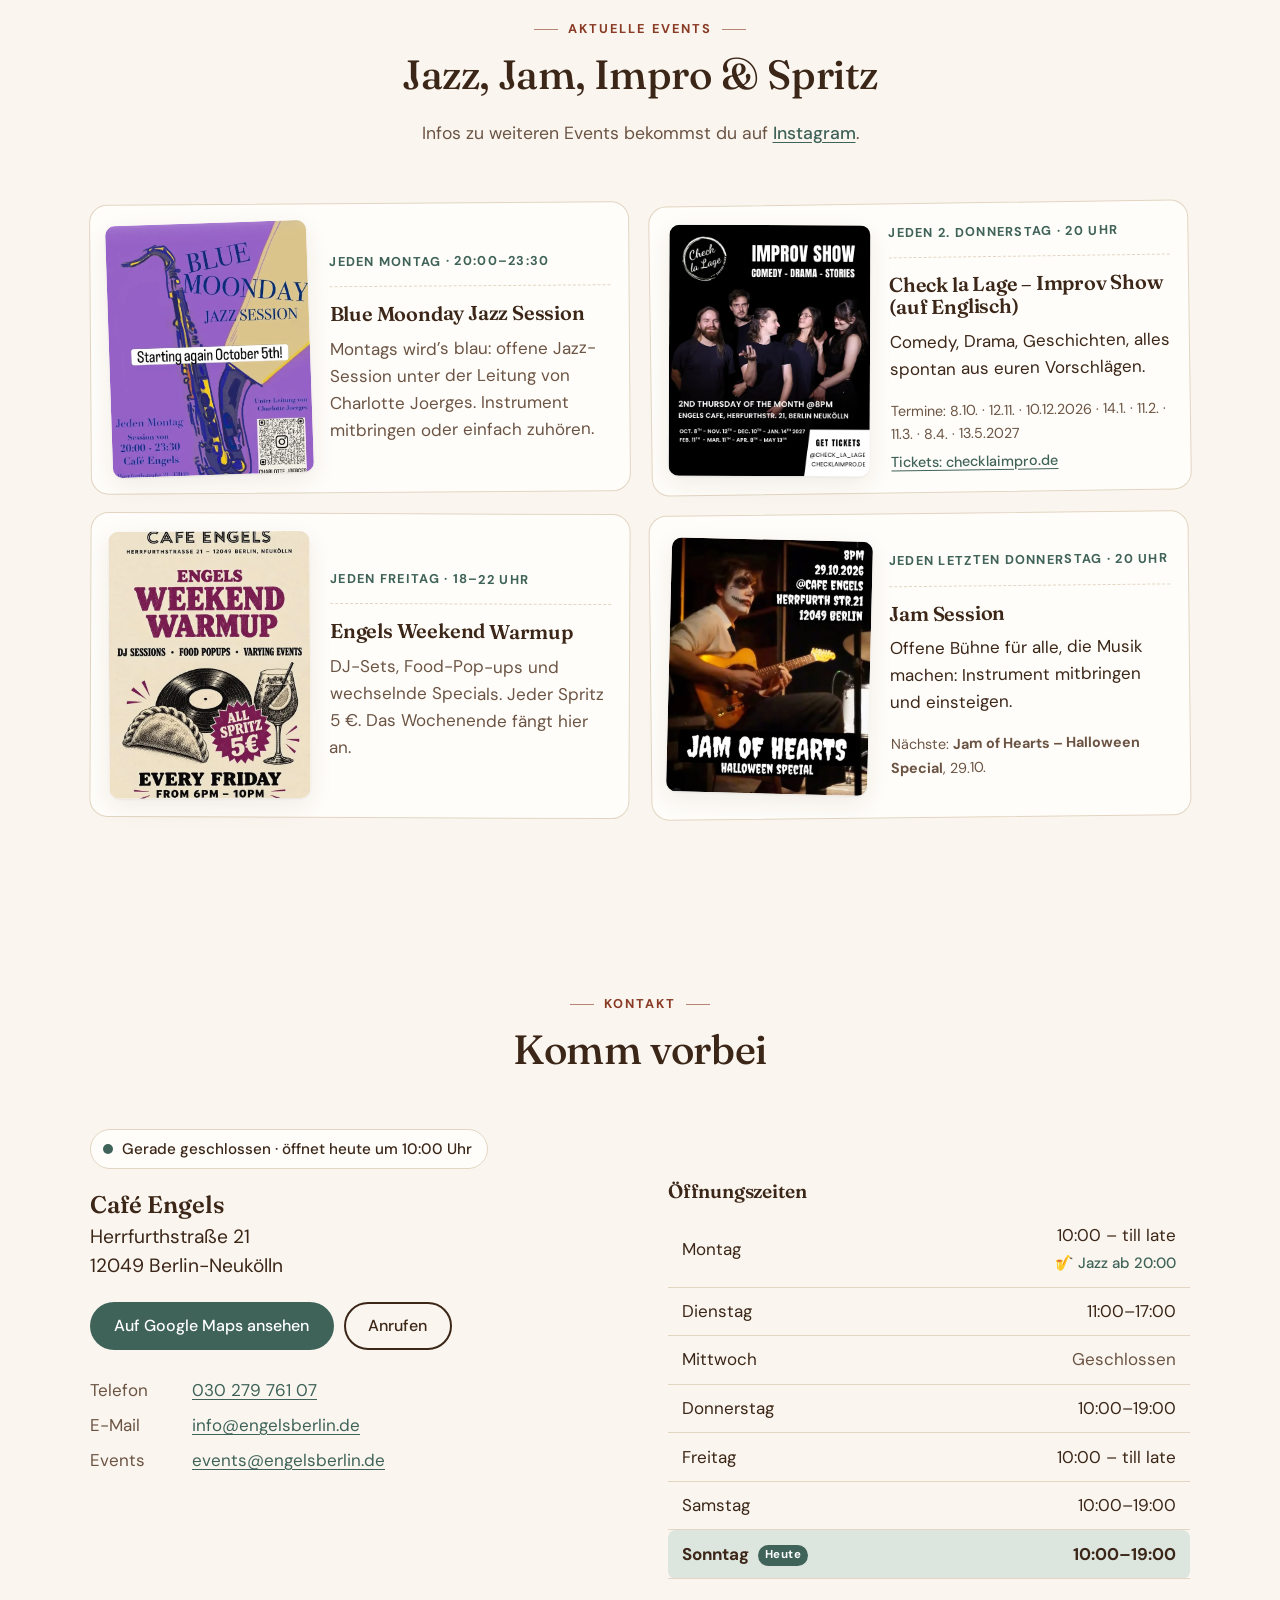
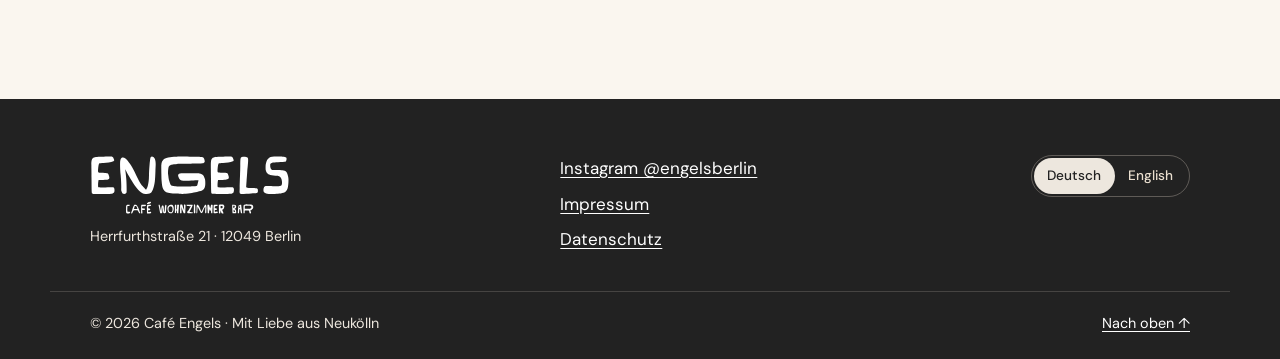
==== commit 2919f625: "Website-Überarbeitung: neues Logo, Menü, Brunch, Private Events, Collagen, Farben - Neues Logo im St" ====
--- a/index.html
+++ b/index.html
@@ -126,19 +126,28 @@
   </a>
 
   <!-- ============ HEADER ============ -->
-  <header class="site-header">
+  <header class="site-header site-header--overlay">
     <div class="container header-inner">
       <a class="wordmark wordmark-logo" href="#top" aria-label="Café Engels – Startseite" data-aria-en="Café Engels – home">
-        <img src="images/logo-engels.svg" width="382" height="70" alt="">
+        <img class="logo-dark" src="images/logo-engels-word.svg" width="1808" height="356" alt="">
+        <img class="logo-light" src="images/logo-engels-word-light.svg" width="1808" height="356" alt="">
       </a>
 
       <nav class="main-nav" id="main-nav" aria-label="Hauptnavigation" data-aria-en="Main navigation">
         <ul>
-          <li><a href="#events"><span data-lang="de">Events</span><span data-lang="en">Events</span></a></li>
           <li><a href="#about"><span data-lang="de">Über uns</span><span data-lang="en">About</span></a></li>
-          <li><a href="#gallery"><span data-lang="de">Galerie</span><span data-lang="en">Gallery</span></a></li>
-          <li><a href="#private"><span data-lang="de">Feiern</span><span data-lang="en">Private events</span></a></li>
-          <li><a href="#visit"><span data-lang="de">Besuch</span><span data-lang="en">Visit</span></a></li>
+          <li><a href="#brunch"><span data-lang="de">Brunch</span><span data-lang="en">Brunch</span></a></li>
+          <li class="has-sub">
+            <button type="button" class="nav-sub-toggle" aria-expanded="false" aria-controls="sub-events">
+              <span data-lang="de">Events</span><span data-lang="en">Events</span>
+              <svg aria-hidden="true" width="14" height="14" viewBox="0 0 24 24" fill="none" stroke="currentColor" stroke-width="2.4" stroke-linecap="round" stroke-linejoin="round"><polyline points="6 9 12 15 18 9"/></svg>
+            </button>
+            <ul class="sub-menu" id="sub-events">
+              <li><a href="#private"><span data-lang="de">Private Events</span><span data-lang="en">Private events</span></a></li>
+              <li><a href="#events"><span data-lang="de">Aktuelle Events</span><span data-lang="en">Upcoming events</span></a></li>
+            </ul>
+          </li>
+          <li><a href="#visit"><span data-lang="de">Kontakt</span><span data-lang="en">Contact</span></a></li>
         </ul>
       </nav>
 
@@ -151,11 +160,6 @@
         <!-- [phone] -->
         <a class="icon-btn mobile-only" href="tel:+493027976107" aria-label="Anrufen" data-aria-en="Call us">
           <svg aria-hidden="true" width="20" height="20" viewBox="0 0 24 24" fill="none" stroke="currentColor" stroke-width="2" stroke-linecap="round" stroke-linejoin="round"><path d="M22 16.9v3a2 2 0 0 1-2.2 2 19.8 19.8 0 0 1-8.6-3.1 19.5 19.5 0 0 1-6-6A19.8 19.8 0 0 1 2.1 4.2 2 2 0 0 1 4.1 2h3a2 2 0 0 1 2 1.7c.1 1 .4 1.9.7 2.8a2 2 0 0 1-.5 2.1L8 9.9a16 16 0 0 0 6 6l1.3-1.3a2 2 0 0 1 2.1-.4c.9.3 1.8.6 2.8.7a2 2 0 0 1 1.7 2z"/></svg>
-        </a>
-        <a class="btn btn-primary btn-sm directions-btn" target="_blank" rel="noopener"
-           href="https://www.google.com/maps/dir/?api=1&amp;destination=Caf%C3%A9%20Engels%2C%20Herrfurthstra%C3%9Fe%2021%2C%2012049%20Berlin">
-          <svg aria-hidden="true" width="18" height="18" viewBox="0 0 24 24" fill="none" stroke="currentColor" stroke-width="2" stroke-linecap="round" stroke-linejoin="round"><polygon points="3 11 22 2 13 21 11 13 3 11"/></svg>
-          <span class="directions-label"><span data-lang="de">Route</span><span data-lang="en">Maps</span></span>
         </a>
 
         <button class="icon-btn nav-toggle" type="button" aria-expanded="false" aria-controls="main-nav"
@@ -176,27 +180,23 @@
            alt="Der Tresen von Café Engels am Abend: Kreidetafeln, Siebträgermaschine, Kuchenvitrine und ein Vintage-Kronleuchter"
            data-alt-en="The Café Engels counter in the evening: chalkboard menus, espresso machine, cake display and a vintage chandelier">
       <div class="hero-overlay"></div>
-      <div class="container hero-content">
+      <div class="container hero-content hero-content--center">
         <p class="status-badge" data-open-status aria-live="polite">
           <span class="status-dot" aria-hidden="true"></span>
           <span class="status-text">
             <span data-lang="de">Öffnungszeiten unten</span><span data-lang="en">Opening hours below</span>
           </span>
         </p>
-        <h1 id="hero-title">
-          <span data-lang="de">Kaffee, Brunch &amp; <em>Events</em></span>
-          <span data-lang="en">Coffee, brunch &amp; <em>events</em></span>
+        <h1 id="hero-title" class="hero-logo">
+          <img src="images/logo-engels-hero.svg" width="1820" height="545"
+               alt="Engels – Café, Wohnzimmer, Bar" data-alt-en="Engels – café, living room, bar">
         </h1>
-        <p class="hero-sub">
-          <span data-lang="de">Dein Wohnzimmer im Schillerkiez. Zwei Minuten vom Tempelhofer Feld.</span>
-          <span data-lang="en">Your living room in the Schillerkiez. Two minutes from Tempelhofer Feld.</span>
-        </p>
         <div class="hero-ctas">
-          <a class="btn btn-primary" href="#reserve">
+          <a class="btn btn-primary" href="https://mylightspeed.app/reservation/4fc02ed3-7b68-43d0-8720-7b87f4350c5a/reservation" target="_blank" rel="noopener" data-dialog-open="dlg-reserve" aria-haspopup="dialog">
             <span data-lang="de">Tisch reservieren</span><span data-lang="en">Book a table</span>
           </a>
           <a class="btn btn-ghost" href="#visit">
-            <span data-lang="de">So finden Sie uns</span><span data-lang="en">Find us</span>
+            <span data-lang="de">So findet ihr uns</span><span data-lang="en">Find us</span>
           </a>
         </div>
       </div>
@@ -208,31 +208,68 @@
         <div class="about-text reveal">
           <p class="eyebrow"><span data-lang="de">Über uns</span><span data-lang="en">About us</span></p>
           <h2 id="about-title">
-            <span data-lang="de">Ein Café wie ein alter Freund</span>
-            <span data-lang="en">A café like an old friend</span>
+            <span data-lang="de">Dein Wohnzimmer im Schillerkiez</span>
+            <span data-lang="en">Your living room in the Schillerkiez</span>
           </h2>
           <p>
-            <span data-lang="de">Wenige Schritte vom Tempelhofer Feld entfernt, sind wir Café, Bar und Eventlocation in einem. Auf dem Menü stehen Kaffeespezialitäten sowie eine Auswahl verschiedener Drinks, Kuchen und leckere Croissants sowie belegte Bagels und leckere Suppen. Von Donnerstag bis Sonntag bekommt ihr unseren legendären Brunch serviert!</span>
-            <span data-lang="en">A few steps from Tempelhofer Feld, we're a café, bar and event space all in one. On the menu: speciality coffee, a choice of drinks, cakes, tasty croissants, filled bagels and good soups. And from Thursday to Sunday we serve our legendary brunch!</span>
+            <span data-lang="de">Morgens Flat White und Zimtschnecke, mittags Bagel oder Suppe, abends ein Drink an der Bar. Dazwischen Laptops, Kinderwagen, Hunde, Nachbarn, die sich seit Jahren kennen, und Leute, die nur kurz vom Tempelhofer Feld rüberkommen.</span>
+            <span data-lang="en">Flat white and a cinnamon roll in the morning, a bagel or soup at lunch, a drink at the bar in the evening. In between: laptops, prams, dogs, neighbours who've known each other for years, and people popping over from Tempelhofer Feld.</span>
           </p>
           <p>
-            <span data-lang="de">Abends gibt es Jazzsessions, DJ-Sets, Food-Pop-ups, Improtheater und Konzerte. Unsere Räumlichkeiten bieten wir auch für private Veranstaltungen wie Geburtstage oder Hochzeiten an.</span>
-            <span data-lang="en">In the evenings there are jazz sessions, DJ sets, food pop-ups, improv theatre and concerts. You can also book our space for private events like birthdays or weddings.</span>
-          </p>
-          <p>
-            <span data-lang="de">Willkommen ist hier jeder nette Mensch, ob mit Laptop, Kinderwagen, Hund oder einfach mit sich selbst – ein Wohnzimmer für den Kiez.</span>
-            <span data-lang="en">Every nice person is welcome here, whether with a laptop, a pram, a dog or just yourself. A living room for the Kiez.</span>
-          </p>
-          <ul class="about-facts">
-            <li><strong>Do–So</strong> <span data-lang="de">Brunch</span><span data-lang="en">brunch (Thu–Sun)</span></li>
-            <li><strong>2 min</strong> <span data-lang="de">zum Tempelhofer Feld</span><span data-lang="en">to Tempelhofer Feld</span></li>
+            <span data-lang="de">Donnerstag bis Sonntag gibt's Brunch. Montags spielt im Keller Jazz. Und an vielen anderen Abenden wird's laut: DJ-Sets, Improtheater, Konzerte, Food-Pop-ups.</span>
+            <span data-lang="en">Brunch runs Thursday to Sunday. On Mondays there's jazz in the cellar. And plenty of other nights get loud: DJ sets, improv theatre, concerts, food pop-ups.</span>
+          </p>
+          <p class="about-signoff">
+            <span data-lang="de">Komm vorbei. Bleib hängen.</span>
+            <span data-lang="en">Come by. Stay a while.</span>
+          </p>
+        </div>
+        <div class="photo-collage reveal">
+          <ul class="collage" data-lb-group aria-label="Fotos vom Café (zum Vergrößern anklicken)" data-aria-en="Photos of the café (click to enlarge)">
+          <li>
+            <a href="images/interior-evening-art.webp" class="gallery-link">
+              <img src="images/interior-evening-art.webp" width="563" height="782" loading="lazy" decoding="async"
+                   alt="Der Gastraum am Abend: Backsteinwand, große Gemälde, Messinglampen und Gäste an Holztischen"
+                   data-alt-en="The dining room in the evening: brick wall, large paintings, brass lamps and guests at wooden tables">
+            </a>
+          </li>
+          <li>
+            <a href="images/shopfront-window-engels.webp" class="gallery-link">
+              <img src="images/shopfront-window-engels.webp" width="936" height="936" loading="lazy" decoding="async"
+                   alt="Das große Schaufenster mit dem Schriftzug ENGELS, Lichterkette und warm beleuchteter Kuchenvitrine dahinter"
+                   data-alt-en="The big shop window with the ENGELS lettering, string lights and the warmly lit cake display behind it">
+            </a>
+          </li>
+          <li>
+            <a href="images/art-door-mural.webp" class="gallery-link">
+              <img src="images/art-door-mural.webp" width="521" height="782" loading="lazy" decoding="async"
+                   alt="Wandgemälde einer Frau über einer alten Holztür mit Garderobe"
+                   data-alt-en="Mural of a woman above an old wooden door with a coat stand">
+            </a>
+          </li>
+          <li>
+            <a href="images/window-bar-seats.webp" class="gallery-link">
+              <img src="images/window-bar-seats.webp" width="521" height="782" loading="lazy" decoding="async"
+                   alt="Zwei Gäste an der Fensterbar, draußen spiegelt sich der ENGELS-Schriftzug"
+                   data-alt-en="Two guests at the window bar, with the ENGELS lettering reflected outside">
+            </a>
+          </li>
+          <li>
+            <a href="images/exterior-corner-herrfurthstrasse.webp" class="gallery-link">
+              <img src="images/exterior-corner-herrfurthstrasse.webp" width="1400" height="874" loading="lazy" decoding="async"
+                   alt="Das Café von außen an der Ecke Herrfurthstraße und Lichtenrader Straße, mit Gästen auf Bänken vor dem Fenster"
+                   data-alt-en="The café from outside on the corner of Herrfurthstraße and Lichtenrader Straße, with guests on benches by the window">
+            </a>
+          </li>
+          <li>
+            <a href="images/terrace-summer.webp" class="gallery-link">
+              <img src="images/terrace-summer.webp" width="726" height="782" loading="lazy" decoding="async"
+                   alt="Sonniger Nachmittag: Gäste sitzen draußen an Bistrotischen vor dem Café auf dem Bürgersteig"
+                   data-alt-en="Sunny afternoon: guests sitting at bistro tables on the pavement outside the café">
+            </a>
+          </li>
           </ul>
         </div>
-        <figure class="about-photo reveal">
-          <img src="images/shopfront-window-engels.webp" width="936" height="936" loading="lazy" decoding="async"
-               alt="Das große Schaufenster mit dem Schriftzug ENGELS, Lichterkette und warm beleuchteter Kuchenvitrine dahinter"
-               data-alt-en="The big shop window with the ENGELS lettering, string lights and the warmly lit cake display behind it">
-        </figure>
       </div>
     </section>
 
@@ -273,168 +310,104 @@
       </div>
     </section>
 
-    <!-- ============ GALLERY ============ -->
-    <section class="section section-alt" id="gallery" aria-labelledby="gallery-title">
-      <div class="container">
-        <div class="section-head reveal">
-          <p class="eyebrow"><span data-lang="de">Galerie</span><span data-lang="en">Gallery</span></p>
-          <h2 id="gallery-title">
-            <span data-lang="de">Ein Blick hinein</span>
-            <span data-lang="en">Take a peek inside</span>
-          </h2>
-        </div>
-
-        <!-- Photos are in images/ (optimised WebP); full-size originals in images/originals/ -->
-        <ul class="gallery" data-gallery data-lb-group>
-          <li class="reveal">
-            <a href="images/interior-evening-art.webp" class="gallery-link">
-              <img src="images/interior-evening-art.webp" width="563" height="782" loading="lazy" decoding="async"
-                   alt="Der Gastraum am Abend: Backsteinwand, große Gemälde, Messinglampen und Gäste an Holztischen"
-                   data-alt-en="The dining room in the evening: brick wall, large paintings, brass lamps and guests at wooden tables">
-            </a>
-          </li>
-          <li class="reveal">
+    <!-- ============ BRUNCH ============ -->
+    <section class="section section-alt" id="brunch" aria-labelledby="brunch-title">
+      <div class="container about-grid brunch-grid">
+        <div class="photo-collage brunch-collage reveal">
+          <ul class="collage" data-lb-group aria-label="Fotos vom Brunch (zum Vergrößern anklicken)" data-aria-en="Brunch photos (click to enlarge)">
+          <li>
+            <a href="images/roesti-peas-poached-eggs.webp" class="gallery-link">
+              <img src="images/roesti-peas-poached-eggs.webp" width="800" height="1200" loading="lazy" decoding="async"
+                   alt="Rösti mit zwei pochierten Eiern auf Erbsencreme, dazu Salat, eingelegter Fenchel und Dill"
+                   data-alt-en="Rösti with two poached eggs on pea purée, with salad, pickled fennel and dill">
+            </a>
+          </li>
+          <li>
+            <a href="images/brunch-table-croissant-coffee.webp" class="gallery-link">
+              <img src="images/brunch-table-croissant-coffee.webp" width="1400" height="933" loading="lazy" decoding="async"
+                   alt="Brunch am Fenstertisch: pochierte Eier auf Toast mit Salat, dazu ein Croissant und ein Cappuccino in einer roten Tasse"
+                   data-alt-en="Brunch at the window table: poached eggs on toast with salad, plus a croissant and a cappuccino in a red cup">
+            </a>
+          </li>
+          <li>
+            <a href="images/waffle-berries.webp" class="gallery-link">
+              <img src="images/waffle-berries.webp" width="521" height="782" loading="lazy" decoding="async"
+                   alt="Waffel mit Heidelbeeren, Erdbeeren, Puderzucker, Kompott und einer Kugel Eis"
+                   data-alt-en="Waffle with blueberries, strawberries, icing sugar, compote and a scoop of ice cream">
+            </a>
+          </li>
+          <li>
+            <a href="images/bagels-tray.webp" class="gallery-link">
+              <img src="images/bagels-tray.webp" width="726" height="782" loading="lazy" decoding="async"
+                   alt="Ein Tablett mit belegten Sesam- und Körnerbagels mit Rucola"
+                   data-alt-en="A tray of filled sesame and seeded bagels with rocket">
+            </a>
+          </li>
+          <li>
             <a href="images/latte-art-pour.webp" class="gallery-link">
               <img src="images/latte-art-pour.webp" width="563" height="782" loading="lazy" decoding="async"
                    alt="Milch wird in einen Cappuccino gegossen, Latte-Art in einer braunen Tasse"
                    data-alt-en="Milk being poured into a cappuccino, latte art in a brown cup">
             </a>
           </li>
-          <li class="reveal">
-            <a href="images/terrace-summer.webp" class="gallery-link">
-              <img src="images/terrace-summer.webp" width="726" height="782" loading="lazy" decoding="async"
-                   alt="Sonniger Nachmittag: Gäste sitzen draußen an Bistrotischen vor dem Café auf dem Bürgersteig"
-                   data-alt-en="Sunny afternoon: guests sitting at bistro tables on the pavement outside the café">
-            </a>
-          </li>
-          <li class="reveal">
-            <a href="images/waffle-berries.webp" class="gallery-link">
-              <img src="images/waffle-berries.webp" width="521" height="782" loading="lazy" decoding="async"
-                   alt="Waffel mit Heidelbeeren, Erdbeeren, Puderzucker, Kompott und einer Kugel Eis"
-                   data-alt-en="Waffle with blueberries, strawberries, icing sugar, compote and a scoop of ice cream">
-            </a>
-          </li>
-          <li class="reveal">
-            <a href="images/art-door-mural.webp" class="gallery-link">
-              <img src="images/art-door-mural.webp" width="521" height="782" loading="lazy" decoding="async"
-                   alt="Wandgemälde einer Frau über einer alten Holztür mit Garderobe"
-                   data-alt-en="Mural of a woman above an old wooden door with a coat stand">
-            </a>
-          </li>
-          <li class="reveal">
-            <a href="images/poached-eggs-roesti.webp" class="gallery-link">
-              <img src="images/poached-eggs-roesti.webp" width="523" height="782" loading="lazy" decoding="async"
-                   alt="Pochierte Eier auf Rösti mit Fenchelsalat, Dill und grüner Kräutersoße"
-                   data-alt-en="Poached eggs on rösti with fennel salad, dill and green herb sauce">
-            </a>
-          </li>
-          <li class="reveal">
-            <a href="images/cinnamon-rolls.webp" class="gallery-link">
-              <img src="images/cinnamon-rolls.webp" width="563" height="782" loading="lazy" decoding="async"
-                   alt="Blech mit frisch gebackenen Zimtschnecken mit Frischkäse-Topping und Orangenscheiben"
-                   data-alt-en="Tray of freshly baked cinnamon rolls with cream cheese topping and orange slices">
-            </a>
-          </li>
-          <li class="reveal">
-            <a href="images/window-bar-seats.webp" class="gallery-link">
-              <img src="images/window-bar-seats.webp" width="521" height="782" loading="lazy" decoding="async"
-                   alt="Zwei Gäste an der Fensterbar, draußen spiegelt sich der ENGELS-Schriftzug"
-                   data-alt-en="Two guests at the window bar, with the ENGELS lettering reflected outside">
-            </a>
-          </li>
-          <li class="reveal">
-            <a href="images/bagels-tray.webp" class="gallery-link">
-              <img src="images/bagels-tray.webp" width="726" height="782" loading="lazy" decoding="async"
-                   alt="Ein Tablett mit belegten Sesam- und Körnerbagels mit Rucola"
-                   data-alt-en="A tray of filled sesame and seeded bagels with rocket">
-            </a>
-          </li>
-          <li class="reveal">
-            <a href="images/espresso-shot.webp" class="gallery-link">
-              <img src="images/espresso-shot.webp" width="563" height="782" loading="lazy" decoding="async"
-                   alt="Espresso läuft aus dem Siebträger in eine rote Tasse"
-                   data-alt-en="Espresso pouring from the portafilter into a red cup">
-            </a>
-          </li>
-          <li class="reveal">
-            <a href="images/cheese-buffet.webp" class="gallery-link">
-              <img src="images/cheese-buffet.webp" width="726" height="577" loading="lazy" decoding="async"
-                   alt="Abendbuffet mit Käseplatte, Ofengemüse, Nüssen und Kerzenlicht"
-                   data-alt-en="Evening buffet with a cheese board, roast vegetables, nuts and candlelight">
-            </a>
-          </li>
-          <li class="reveal">
-            <a href="images/snack-plate-olives.webp" class="gallery-link">
-              <img src="images/snack-plate-olives.webp" width="521" height="782" loading="lazy" decoding="async"
-                   alt="Snackbrett mit Oliven, eingelegtem Gemüse, gerösteten Mandeln, Kräuterbutter und Brot"
-                   data-alt-en="Snack board with olives, pickled vegetables, roasted almonds, herb butter and bread">
-            </a>
-          </li>
-        </ul>
+          <li>
+            <a href="images/eggs-on-toast-mustard.webp" class="gallery-link">
+              <img src="images/eggs-on-toast-mustard.webp" width="1064" height="1200" loading="lazy" decoding="async"
+                   alt="Pochierte Eier auf geröstetem Brot mit Senfsoße, Senfkörnern und eingelegten Radieschen, dazu Salat"
+                   data-alt-en="Poached eggs on toasted bread with mustard sauce, mustard seeds and pickled radish, with salad">
+            </a>
+          </li>
+          </ul>
+        </div>
+        <div class="brunch-text reveal">
+          <p class="eyebrow"><span data-lang="de">Brunch</span><span data-lang="en">Brunch</span></p>
+          <h2 id="brunch-title">
+            <span data-lang="de">Brunch von <span class="nowrap">Donnerstag bis Sonntag</span></span>
+            <span data-lang="en">Brunch from <span class="nowrap">Thursday to Sunday</span></span>
+          </h2>
+          <p>
+            <span data-lang="de">Rösti mit Erbsenpüree und pochiertem Ei, Eier Benedict mit Shio-Koji-Hollandaise, Avocado auf Sauerteig, hausgemachtes Granola, süße Waffeln mit Stachelbeerkompott und noch mehr. Vieles gibt's auch vegan oder glutenfrei.</span>
+            <span data-lang="en">Rösti with pea purée and a poached egg, eggs Benedict with shio koji hollandaise, avocado on sourdough, homemade granola, sweet waffles with gooseberry compote and more. Lots of it comes vegan or gluten-free too.</span>
+          </p>
+          <p>
+            <span data-lang="de">Unter der Woche bestellst du am Tresen, am Wochenende gibt's Tischservice. Eine Reservierung lohnt sich.</span>
+            <span data-lang="en">During the week you order at the counter, at weekends there's table service. It's worth booking ahead.</span>
+          </p>
+          <a class="btn btn-primary" href="https://mylightspeed.app/reservation/4fc02ed3-7b68-43d0-8720-7b87f4350c5a/reservation" target="_blank" rel="noopener" data-dialog-open="dlg-reserve" aria-haspopup="dialog">
+            <span data-lang="de">Tisch reservieren</span><span data-lang="en">Book a table</span>
+          </a>
+        </div>
       </div>
     </section>
 
-    <!-- ============ REVIEWS ============ -->
-    <section class="section" id="reviews" aria-labelledby="reviews-title">
-      <div class="container">
-        <div class="section-head reveal">
-          <p class="eyebrow"><span data-lang="de">Stimmen</span><span data-lang="en">Reviews</span></p>
-          <h2 id="reviews-title">
-            <span data-lang="de">Was unsere Gäste sagen</span>
-            <span data-lang="en">What our guests say</span>
+    <!-- ============ PRIVATE EVENTS ============ -->
+    <section class="section" id="private" aria-labelledby="private-title">
+      <div class="container about-grid private-grid">
+        <figure class="about-photo reveal">
+          <img src="images/dining-room-paintings.webp" width="521" height="782" loading="lazy" decoding="async"
+               alt="Heller Gastraum mit Holztischen und Stühlen, an der Wand bunte Gemälde und Hängelampen"
+               data-alt-en="Bright dining room with wooden tables and chairs, colourful paintings and pendant lamps on the wall">
+        </figure>
+        <div class="about-text reveal">
+          <p class="eyebrow"><span data-lang="de">Private Events</span><span data-lang="en">Private events</span></p>
+          <h2 id="private-title">
+            <span data-lang="de">Euer Anlass, unsere Räume</span>
+            <span data-lang="en">Your occasion, our space</span>
           </h2>
-        </div>
-        <!-- Rating and review topics from Google Maps, as of 22 October 2026. Update now and then. -->
-        <div class="rating-summary reveal">
-          <p class="rating-score">4,4</p>
-          <div>
-            <div class="rating-stars" role="img" aria-label="4,4 von 5 Sternen" data-aria-en="4.4 out of 5 stars">
-              <span class="rating-stars-fill" style="width: 88%"></span>
-            </div>
-            <p class="rating-count">
-              <span data-lang="de">aus 871 Google-Bewertungen</span><span data-lang="en">from 871 Google reviews</span>
-            </p>
+          <p>
+            <span data-lang="de">Hochzeit, Firmenfeier, Weihnachtsfeier oder Geburtstag: Unsere Räume könnt ihr auch für private Veranstaltungen mieten. Schreibt uns gerne, wir melden uns mit allen Infos.</span>
+            <span data-lang="en">Wedding, company party, Christmas party or birthday: you can also hire our space for private events. Just drop us a line and we'll get back to you with all the info.</span>
+          </p>
+          <!-- [private-events] Optional: capacity, which rooms (café / cellar), catering, prices -->
+          <div class="visit-buttons">
+            <button type="button" class="btn btn-primary" data-dialog-open="dlg-events-mail" aria-haspopup="dialog">
+              <span data-lang="de">E-Mail schreiben</span><span data-lang="en">Send an email</span>
+            </button>
+            <button type="button" class="btn btn-outline" data-dialog-open="dlg-events-phone" aria-haspopup="dialog">
+              <span data-lang="de">Anrufen</span><span data-lang="en">Call us</span>
+            </button>
           </div>
         </div>
-
-        <p class="center muted reviews-intro reveal">
-          <span data-lang="de">Worüber unsere Gäste schreiben:</span>
-          <span data-lang="en">What our guests write about:</span>
-        </p>
-        <div class="reviews">
-          <div class="review-card topic-card reveal">
-            <p class="topic-icon" aria-hidden="true">🥞</p>
-            <h3>Brunch</h3>
-            <p class="topic-count"><span data-lang="de">10× erwähnt: Rösti &amp; Eggs Benedict</span><span data-lang="en">10 mentions: rösti &amp; eggs Benedict</span></p>
-            <p><span data-lang="de">Unser legendärer Brunch, Donnerstag bis Sonntag, am Wochenende mit Tischservice.</span><span data-lang="en">Our legendary brunch, Thursday to Sunday, with table service at weekends.</span></p>
-            <a class="btn btn-primary btn-sm topic-cta" href="#reserve"><span data-lang="de">Tisch reservieren</span><span data-lang="en">Book a table</span></a>
-          </div>
-          <div class="review-card topic-card reveal">
-            <p class="topic-icon" aria-hidden="true">🎷</p>
-            <h3>Jazz</h3>
-            <p class="topic-count"><span data-lang="de">in 27 Bewertungen erwähnt</span><span data-lang="en">mentioned in 27 reviews</span></p>
-            <p><span data-lang="de">Jeden Montag bei der Blue Moonday Session.</span><span data-lang="en">Every Monday at the Blue Moonday session.</span></p>
-          </div>
-          <div class="review-card topic-card reveal">
-            <p class="topic-icon" aria-hidden="true">🎶</p>
-            <h3><span data-lang="de">Musik</span><span data-lang="en">Music</span></h3>
-            <p class="topic-count"><span data-lang="de">in 20 Bewertungen erwähnt</span><span data-lang="en">mentioned in 20 reviews</span></p>
-            <p><span data-lang="de">Von Jazz bis DJ-Set beim Weekend Warmup.</span><span data-lang="en">From jazz to DJ sets at the Weekend Warmup.</span></p>
-          </div>
-        </div>
-        <!-- [reviews] Optional: to show real quotes, get the reviewers' OK first, then use this card format:
-          <figure class="review-card">
-            <div class="stars" aria-hidden="true">★★★★★</div>
-            <blockquote><p>„Text der Bewertung“</p></blockquote>
-            <figcaption>— Vorname N., Google-Bewertung</figcaption>
-          </figure>
-        -->
-        <p class="center">
-          <a class="text-link" target="_blank" rel="noopener"
-             href="https://www.google.com/maps/place/Caf%C3%A9+Engels/@52.4767177,13.4200274,17z/data=!4m6!3m5!1s0x41652367a4962315:0xe1939a932786a0fb!8m2!3d52.4767177!4d13.4200274!16s%2Fg%2F12lsw8q1j">
-            <span data-lang="de">Alle Bewertungen auf Google lesen</span><span data-lang="en">Read all reviews on Google</span> →
-          </a>
-        </p>
       </div>
     </section>
 
@@ -442,11 +415,15 @@
     <section class="section section-alt" id="events" aria-labelledby="events-title">
       <div class="container">
         <div class="section-head reveal">
-          <p class="eyebrow"><span data-lang="de">Was los ist</span><span data-lang="en">What's on</span></p>
+          <p class="eyebrow"><span data-lang="de">Aktuelle Events</span><span data-lang="en">Upcoming events</span></p>
           <h2 id="events-title">
             <span data-lang="de">Jazz, Jam, Impro &amp; Spritz</span>
             <span data-lang="en">Jazz, jams, improv &amp; spritz</span>
           </h2>
+          <p class="section-lead">
+            <span data-lang="de">Infos zu weiteren Events bekommst du auf <a class="text-link" href="https://www.instagram.com/engelsberlin/" target="_blank" rel="noopener">Instagram</a>.</span>
+            <span data-lang="en">You'll find more upcoming events on <a class="text-link" href="https://www.instagram.com/engelsberlin/" target="_blank" rel="noopener">Instagram</a>.</span>
+          </p>
         </div>
         <!-- Events taken from the café's Instagram posters. Update when the programme changes. -->
         <div class="events events-posters" data-lb-group>
@@ -473,7 +450,7 @@
               <h3>Check la Lage – Improv Show <span data-lang="de">(auf Englisch)</span><span data-lang="en">(in English)</span></h3>
               <p><span data-lang="de">Comedy, Drama, Geschichten, alles spontan aus euren Vorschlägen.</span><span data-lang="en">Comedy, drama, stories, all made up on the spot from your suggestions.</span></p>
               <p class="event-dates small"><span data-lang="de">Termine:</span><span data-lang="en">Dates:</span> 8.10. · 12.11. · 10.12.2026 · 14.1. · 11.2. · 11.3. · 8.4. · 13.5.2027</p>
-              <p class="small"><a class="text-link" href="https://checklaimpro.de" target="_blank" rel="noopener">Tickets: checklaimpro.de</a></p>
+              <p class="small"><a class="text-link" href="https://checklaimpro.de/#shows" target="_blank" rel="noopener">Tickets: checklaimpro.de</a></p>
             </div>
           </article>
           <article class="event-card event-card-poster reveal">
@@ -503,49 +480,14 @@
             </div>
           </article>
         </div>
-        <p class="center small muted">
-          <span data-lang="de">Aktuelle Termine auf</span><span data-lang="en">Latest dates on</span>
-          <a class="text-link" href="https://www.instagram.com/engelsberlin/" target="_blank" rel="noopener">Instagram</a>.
-        </p>
       </div>
     </section>
 
-    <!-- ============ PRIVATE EVENTS ============ -->
-    <section class="section" id="private" aria-labelledby="private-title">
-      <div class="container about-grid private-grid">
-        <figure class="about-photo reveal">
-          <img src="images/dining-room-paintings.webp" width="521" height="782" loading="lazy" decoding="async"
-               alt="Heller Gastraum mit Holztischen und Stühlen, an der Wand bunte Gemälde und Hängelampen"
-               data-alt-en="Bright dining room with wooden tables and chairs, colourful paintings and pendant lamps on the wall">
-        </figure>
-        <div class="about-text reveal">
-          <p class="eyebrow"><span data-lang="de">Private Veranstaltungen</span><span data-lang="en">Private events</span></p>
-          <h2 id="private-title">
-            <span data-lang="de">Feiern im Engels</span>
-            <span data-lang="en">Celebrate at Engels</span>
-          </h2>
-          <p>
-            <span data-lang="de">Geburtstag, Hochzeit oder ein anderer Grund zum Feiern? Unsere Räumlichkeiten bieten wir auch für private Veranstaltungen an. Erzählt uns, was ihr vorhabt, wir melden uns mit allen Details.</span>
-            <span data-lang="en">Birthday, wedding or another reason to celebrate? You can also book our space for private events. Tell us what you have in mind and we'll get back to you with all the details.</span>
-          </p>
-          <!-- [private-events] Optional: capacity, which rooms (café / cellar), catering, prices -->
-          <div class="visit-buttons">
-            <button type="button" class="btn btn-primary" data-dialog-open="dlg-events-mail" aria-haspopup="dialog">
-              <span data-lang="de">E-Mail schreiben</span><span data-lang="en">Send an email</span>
-            </button>
-            <button type="button" class="btn btn-outline" data-dialog-open="dlg-events-phone" aria-haspopup="dialog">
-              <span data-lang="de">Anrufen</span><span data-lang="en">Call us</span>
-            </button>
-          </div>
-        </div>
-      </div>
-    </section>
-
     <!-- ============ VISIT ============ -->
-    <section class="section section-alt" id="visit" aria-labelledby="visit-title">
+    <section class="section" id="visit" aria-labelledby="visit-title">
       <div class="container">
         <div class="section-head reveal">
-          <p class="eyebrow"><span data-lang="de">Besuch</span><span data-lang="en">Visit us</span></p>
+          <p class="eyebrow"><span data-lang="de">Kontakt</span><span data-lang="en">Contact</span></p>
           <h2 id="visit-title">
             <span data-lang="de">Komm vorbei</span>
             <span data-lang="en">Come on over</span>
@@ -567,8 +509,8 @@
 
             <div class="visit-buttons">
               <a class="btn btn-primary" target="_blank" rel="noopener"
-                 href="https://www.google.com/maps/dir/?api=1&amp;destination=Caf%C3%A9%20Engels%2C%20Herrfurthstra%C3%9Fe%2021%2C%2012049%20Berlin">
-                <span data-lang="de">Route planen</span><span data-lang="en">Get directions</span>
+                 href="https://www.google.com/maps/place/Caf%C3%A9+Engels/@52.4767177,13.4200274,17z/data=!4m6!3m5!1s0x41652367a4962315:0xe1939a932786a0fb!8m2!3d52.4767177!4d13.4200274!16s%2Fg%2F12lsw8q1j">
+                <span data-lang="de">Auf Google Maps ansehen</span><span data-lang="en">View on Google Maps</span>
               </a>
               <a class="btn btn-outline" href="tel:+493027976107">
                 <span data-lang="de">Anrufen</span><span data-lang="en">Call</span>
@@ -584,94 +526,78 @@
                 <dt>E-Mail</dt>
                 <dd><a href="mailto:info@engelsberlin.de">info@engelsberlin.de</a></dd>
               </div>
+              <div>
+                <dt>Events</dt>
+                <dd><a href="mailto:events@engelsberlin.de">events@engelsberlin.de</a></dd>
+              </div>
             </dl>
 
+          </div>
+
+          <div class="visit-hours reveal">
             <h3 class="h4"><span data-lang="de">Öffnungszeiten</span><span data-lang="en">Opening hours</span></h3>
             <!-- Generated from CONFIG.hours in script.js; fallback below for no-JS -->
             <table class="hours" data-hours>
               <caption class="sr-only"><span data-lang="de">Öffnungszeiten</span><span data-lang="en">Opening hours</span></caption>
               <tbody>
-                <tr><th scope="row">Mo</th><td>10:00–20:00<br>Blue Moonday Jazz Session 20:00–23:30</td></tr>
+                <tr><th scope="row">Mo</th><td>10:00 – till late<br>🎷 Jazz ab 20:00</td></tr>
                 <tr><th scope="row">Di</th><td>11:00–17:00</td></tr>
                 <tr><th scope="row">Mi</th><td>Geschlossen</td></tr>
                 <tr><th scope="row">Do</th><td>10:00–19:00</td></tr>
-                <tr><th scope="row">Fr</th><td>10:00–22:00</td></tr>
+                <tr><th scope="row">Fr</th><td>10:00 – till late</td></tr>
                 <tr><th scope="row">Sa–So</th><td>10:00–19:00</td></tr>
               </tbody>
             </table>
           </div>
 
-          <div class="visit-map reveal">
-            <div class="map-consent" data-map
-                 data-src="https://maps.google.com/maps?q=Caf%C3%A9%20Engels%2C%20Herrfurthstra%C3%9Fe%2021%2C%2012049%20Berlin&amp;z=16&amp;output=embed">
-              <div class="map-consent-inner">
-                <svg aria-hidden="true" width="40" height="40" viewBox="0 0 24 24" fill="none" stroke="currentColor" stroke-width="1.6" stroke-linecap="round" stroke-linejoin="round"><path d="M21 10c0 7-9 13-9 13S3 17 3 10a9 9 0 0 1 18 0z"/><circle cx="12" cy="10" r="3"/></svg>
-                <p>
-                  <span data-lang="de">Die Karte wird von Google Maps geladen. Dabei werden Daten (z.&nbsp;B. deine IP-Adresse) an Google übertragen. <a href="datenschutz.html">Datenschutz</a></span>
-                  <span data-lang="en">The map is loaded from Google Maps, which sends data such as your IP address to Google. <a href="datenschutz.html">Privacy policy</a></span>
-                </p>
-                <button type="button" class="btn btn-primary" data-map-load>
-                  <span data-lang="de">Karte laden</span><span data-lang="en">Load map</span>
-                </button>
-                <a class="text-link small" target="_blank" rel="noopener"
-                   href="https://www.google.com/maps/place/Caf%C3%A9+Engels/@52.4767177,13.4200274,17z/data=!4m6!3m5!1s0x41652367a4962315:0xe1939a932786a0fb!8m2!3d52.4767177!4d13.4200274!16s%2Fg%2F12lsw8q1j">
-                  <span data-lang="de">Oder direkt in Google Maps öffnen</span><span data-lang="en">Or open in Google Maps</span> ↗
-                </a>
-              </div>
-            </div>
-            <figure class="exterior-photo">
-              <img src="images/exterior-corner-herrfurthstrasse.webp" width="1400" height="874" loading="lazy" decoding="async"
-                   alt="Das Café von außen an der Ecke Herrfurthstraße und Lichtenrader Straße, mit Gästen auf Bänken vor dem Fenster und einer Kreidetafel auf dem Gehweg"
-                   data-alt-en="The café from outside on the corner of Herrfurthstraße and Lichtenrader Straße, with guests on benches by the window and a chalkboard on the pavement">
-              <figcaption>
-                <span data-lang="de">Daran erkennst du uns: die Ecke Herrfurthstraße / Lichtenrader Straße, mit dem ENGELS-Schild über der Tür.</span>
-                <span data-lang="en">How to spot us: the corner of Herrfurthstraße and Lichtenrader Straße, with the ENGELS sign above the door.</span>
-              </figcaption>
-            </figure>
-          </div>
-        </div>
-
-        <div class="info-cards">
-          <div class="info-card reveal">
-            <h3 class="h4"><span data-lang="de">Gut zu wissen</span><span data-lang="en">Good to know</span></h3>
-            <ul class="check-list">
-              <li><span data-lang="de">Eingang mit einer Stufe, Rampe vorhanden. Abendevents wie Jazz finden im Keller statt und sind leider nicht für Rollstuhlfahrer*innen zugänglich.</span><span data-lang="en">One step at the entrance, ramp available. Evening events like jazz take place in the cellar, which unfortunately isn't wheelchair accessible.</span></li>
-              <li><span data-lang="de">Kinderwagen willkommen</span><span data-lang="en">Prams welcome</span></li>
-              <li><span data-lang="de">Hunde willkommen, Wassernapf steht bereit</span><span data-lang="en">Dogs welcome, water bowl ready</span></li>
-              <li><span data-lang="de">Selbstbedienung: Bestellen und Bezahlen am Tresen, Essen und Trinken wird gebracht. Am Wochenende zu Brunchzeiten mit Tischservice.</span><span data-lang="en">Self-service: order and pay at the counter, we'll bring your food and drinks. Table service during weekend brunch.</span></li>
-              <li><span data-lang="de">Außenbereich vorhanden</span><span data-lang="en">Outdoor seating</span></li>
-              <li><span data-lang="de">WLAN für Gäste</span><span data-lang="en">Guest Wi-Fi</span></li>
-            </ul>
-          </div>
-          <!-- [payment] Cash and card. Add details (e.g. which cards, Apple Pay) if useful -->
-          <div class="info-card reveal">
-            <h3 class="h4"><span data-lang="de">Bezahlen</span><span data-lang="en">Payment</span></h3>
-            <ul class="check-list">
-              <li><span data-lang="de">Bar</span><span data-lang="en">Cash</span></li>
-              <li><span data-lang="de">Karte</span><span data-lang="en">Card</span></li>
-            </ul>
-          </div>
-        </div>
+        </div>
+
       </div>
     </section>
 
-    <!-- ============ RESERVATION ============ -->
-    <!-- Lightspeed booking widget (the café's own reservation system) -->
-    <section class="section" id="reserve" aria-labelledby="reserve-title">
-      <div class="container narrow">
-        <div class="section-head reveal">
-          <p class="eyebrow"><span data-lang="de">Reservieren</span><span data-lang="en">Book a table</span></p>
-          <h2 id="reserve-title">
-            <span data-lang="de">Platz für dich (und deine Leute)</span>
-            <span data-lang="en">A seat for you (and your crew)</span>
-          </h2>
-          <p class="section-lead">
+  </main>
+
+  <!-- ============ FOOTER ============ -->
+  <footer class="site-footer">
+    <div class="container footer-grid">
+      <div>
+        <p class="footer-logo"><img src="images/logo-engels-hero.svg" width="1820" height="545" alt="Engels – Café, Wohnzimmer, Bar" loading="lazy"></p>
+        <p class="small">Herrfurthstraße 21 · 12049 Berlin</p>
+      </div>
+      <nav aria-label="Rechtliches und Social Media" data-aria-en="Legal and social media">
+        <ul class="footer-links">
+          <!-- [instagram] -->
+          <li><a href="https://www.instagram.com/engelsberlin/" target="_blank" rel="noopener">Instagram @engelsberlin</a></li>
+          <li><a href="impressum.html">Impressum</a></li>
+          <li><a href="datenschutz.html"><span data-lang="de">Datenschutz</span><span data-lang="en">Privacy</span></a></li>
+        </ul>
+      </nav>
+      <div class="lang-toggle lang-toggle-footer" role="group" aria-label="Sprache" data-aria-en="Language">
+        <button type="button" data-set-lang="de" aria-pressed="true" lang="de">Deutsch</button>
+        <button type="button" data-set-lang="en" aria-pressed="false" lang="en">English</button>
+      </div>
+    </div>
+    <div class="container footer-bottom small">
+      <p>© <span data-year>2026</span> Café Engels · <span data-lang="de">Mit Liebe aus Neukölln</span><span data-lang="en">Made with love in Neukölln</span></p>
+      <p><a href="#top"><span data-lang="de">Nach oben ↑</span><span data-lang="en">Back to top ↑</span></a></p>
+    </div>
+  </footer>
+
+  <!-- ============ CONTACT POP-UPS (private events) ============ -->
+  <!-- Reservation pop-up: Lightspeed booking widget (the café's own reservation system) -->
+  <dialog class="contact-dialog reserve-dialog" id="dlg-reserve" aria-labelledby="dlg-reserve-title">
+    <button type="button" class="dialog-close" data-dialog-close aria-label="Schließen" data-aria-en="Close">×</button>
+    <p class="eyebrow"><span data-lang="de">Reservieren</span><span data-lang="en">Book a table</span></p>
+    <h3 id="dlg-reserve-title">
+      <span data-lang="de">Platz für dich (und deine Leute)</span>
+      <span data-lang="en">A seat for you (and your crew)</span>
+    </h3>
+    <p class="section-lead">
             <span data-lang="de">Datum, Uhrzeit und Personenzahl wählen, fertig. Für private Feiern schreibt uns lieber an <button type="button" class="link-btn" data-dialog-open="dlg-events-mail" aria-haspopup="dialog">events@engelsberlin.de</button>.</span>
             <span data-lang="en">Pick a date, time and party size, done. For private events, please email <button type="button" class="link-btn" data-dialog-open="dlg-events-mail" aria-haspopup="dialog">events@engelsberlin.de</button> instead.</span>
           </p>
-        </div>
         <!-- Loaded only after a click: the widget pulls in Google reCAPTCHA (sets Google cookies) -->
-        <div class="reserve-embed reveal" data-reserve
+        <div class="reserve-embed" data-reserve
              data-src="https://mylightspeed.app/reservation/4fc02ed3-7b68-43d0-8720-7b87f4350c5a/reservation">
           <div class="map-consent-inner reserve-consent">
             <svg aria-hidden="true" width="40" height="40" viewBox="0 0 24 24" fill="none" stroke="currentColor" stroke-width="1.6" stroke-linecap="round" stroke-linejoin="round"><rect x="3" y="4" width="18" height="18" rx="2"/><line x1="16" y1="2" x2="16" y2="6"/><line x1="8" y1="2" x2="8" y2="6"/><line x1="3" y1="10" x2="21" y2="10"/></svg>
@@ -688,37 +614,8 @@
           <span data-lang="de">Die Reservierung läuft über unser Buchungssystem Lightspeed (<a href="datenschutz.html">Datenschutz</a>). Klappt etwas nicht? <a href="https://mylightspeed.app/reservation/4fc02ed3-7b68-43d0-8720-7b87f4350c5a/reservation" target="_blank" rel="noopener">In neuem Tab öffnen</a> oder ruf uns an: <a href="tel:+493027976107">030 279 761 07</a>.</span>
           <span data-lang="en">Reservations run through our booking system, Lightspeed (<a href="datenschutz.html">privacy policy</a>). Something not working? <a href="https://mylightspeed.app/reservation/4fc02ed3-7b68-43d0-8720-7b87f4350c5a/reservation" target="_blank" rel="noopener">Open in a new tab</a> or call us: <a href="tel:+493027976107">+49 30 27976107</a>.</span>
         </p>
-      </div>
-    </section>
-  </main>
-
-  <!-- ============ FOOTER ============ -->
-  <footer class="site-footer">
-    <div class="container footer-grid">
-      <div>
-        <p class="footer-logo"><img src="images/logo-engels-full-light.svg" width="382" height="112" alt="Engels – Café Restaurant Bar" loading="lazy"></p>
-        <p class="small">Herrfurthstraße 21 · 12049 Berlin</p>
-      </div>
-      <nav aria-label="Rechtliches und Social Media" data-aria-en="Legal and social media">
-        <ul class="footer-links">
-          <!-- [instagram] -->
-          <li><a href="https://www.instagram.com/engelsberlin/" target="_blank" rel="noopener">Instagram @engelsberlin</a></li>
-          <li><a href="impressum.html">Impressum</a></li>
-          <li><a href="datenschutz.html"><span data-lang="de">Datenschutz</span><span data-lang="en">Privacy</span></a></li>
-        </ul>
-      </nav>
-      <div class="lang-toggle lang-toggle-footer" role="group" aria-label="Sprache" data-aria-en="Language">
-        <button type="button" data-set-lang="de" aria-pressed="true" lang="de">Deutsch</button>
-        <button type="button" data-set-lang="en" aria-pressed="false" lang="en">English</button>
-      </div>
-    </div>
-    <div class="container footer-bottom small">
-      <p>© <span data-year>2026</span> Café Engels · <span data-lang="de">Mit Liebe aus Neukölln</span><span data-lang="en">Made with love in Neukölln</span></p>
-      <p><a href="#top"><span data-lang="de">Nach oben ↑</span><span data-lang="en">Back to top ↑</span></a></p>
-    </div>
-  </footer>
-
-  <!-- ============ CONTACT POP-UPS (private events) ============ -->
+  </dialog>
+
   <dialog class="contact-dialog" id="dlg-events-mail" aria-labelledby="dlg-events-mail-title">
     <button type="button" class="dialog-close" data-dialog-close aria-label="Schließen" data-aria-en="Close">×</button>
     <p class="eyebrow"><span data-lang="de">Private Veranstaltungen</span><span data-lang="en">Private events</span></p>
--- a/styles.css
+++ b/styles.css
@@ -98,15 +98,16 @@
 
 :root {
   /* Palette (light only). All text colours pass WCAG AA on --bg / --bg-alt */
-  --bg: #FAF6EF;          /* warm off-white */
-  --bg-alt: #F3EBDD;      /* slightly darker paper */
+  --bg: #FAF6EF;          /* light warm beige: one background colour for the whole page */
+  --bg-alt: #F3EBDD;      /* a touch darker, for hover states */
   --surface: #FFFDF9;     /* cards */
   --text: #3B2618;        /* deep coffee brown */
   --muted: #6B5444;       /* secondary text */
   --line: #E2D5C2;        /* hairlines */
-  --accent: #A64A24;      /* terracotta, 5.3:1 on --bg, 5.8:1 with white text */
-  --accent-dark: #86391A;
-  --accent-soft: #F4E1D6;
+  --accent: #3F6359;      /* deep sage green from the dining-room panelling; 5.7:1 on --bg, 6.7:1 with white text */
+  --accent-dark: #2F4D45;
+  --accent-soft: #DCE6DF;
+  --floor: #8A3B26;       /* deep red-brown of the café floor; used for the small section labels (6.6:1 on --bg) */
   --open: #2F6B3A;        /* "open now" green */
   --focus: #1F5FBF;
 
@@ -155,7 +156,7 @@
   font-optical-sizing: auto;
 }
 h1 { font-size: clamp(2.6rem, 8vw, 5.5rem); font-weight: 500; }
-h2 { font-size: clamp(2rem, 5vw, 3.25rem); font-weight: 500; }
+h2 { font-size: clamp(1.85rem, 3.5vw, 2.55rem); font-weight: 500; }
 h3 { font-size: 1.4rem; }
 .h4 { font-size: 1.2rem; }
 h1 em, h2 em, .wordmark em { font-style: italic; color: var(--accent); }
@@ -250,7 +251,7 @@
 .wordmark-logo img { height: 24px; width: auto; }
 @media (min-width: 900px) { .wordmark-logo img { height: 28px; } }
 .footer-logo { margin: 0 0 .6em; }
-.footer-logo img { width: 190px; height: auto; }
+.footer-logo img { width: 200px; height: auto; }
 
 .header-actions { display: flex; align-items: center; gap: 8px; }
 
@@ -306,10 +307,77 @@
   .wordmark { margin-right: auto; }
 }
 
+/* Events dropdown in the menu */
+.nav-sub-toggle { display: none; }
+.sub-menu { list-style: none; margin: 0; padding: 0; }
+@media (max-width: 899px) {
+  /* Phone menu: "Events" as a small label, both sub-items listed underneath */
+  .has-sub::before {
+    content: "Events"; display: block; padding: .9em 0 .2em;
+    font: 700 .75rem/1 var(--font-sans); letter-spacing: .14em; text-transform: uppercase; color: var(--accent);
+  }
+  .main-nav .sub-menu a { padding-left: .6em; }
+}
+@media (min-width: 900px) {
+  .has-sub { position: relative; }
+  .nav-sub-toggle {
+    display: inline-flex; align-items: center; gap: .3em;
+    border: 0; background: none; cursor: pointer; color: var(--text);
+    font-family: var(--font-sans); font-size: 1rem; font-weight: 500; line-height: inherit; padding: .5em .8em; border-radius: 999px;
+  }
+  .nav-sub-toggle:hover { background: var(--bg-alt); }
+  .nav-sub-toggle svg { transition: transform .2s; }
+  .has-sub.is-open .nav-sub-toggle svg, .has-sub:hover .nav-sub-toggle svg { transform: rotate(180deg); }
+  .sub-menu {
+    position: absolute; top: 100%; left: 0; min-width: 200px; padding: 8px;
+    background: var(--surface); border-radius: 14px; box-shadow: 0 14px 36px rgba(30,18,10,.18);
+    opacity: 0; visibility: hidden; transform: translateY(6px); transition: opacity .15s, transform .15s, visibility .15s;
+  }
+  .has-sub:hover .sub-menu, .has-sub:focus-within .sub-menu, .has-sub.is-open .sub-menu { opacity: 1; visibility: visible; transform: none; }
+  .main-nav .sub-menu { display: block; }
+  .main-nav .sub-menu a { display: block; white-space: nowrap; color: var(--text); text-shadow: none; border-radius: 10px; }
+  .main-nav .sub-menu a:hover { background: var(--bg-alt); }
+  .site-header--overlay:not(.is-solid) .nav-sub-toggle { color: #fff; text-shadow: 0 1px 8px rgba(0,0,0,.35); }
+  .site-header--overlay:not(.is-solid) .nav-sub-toggle:hover { background: rgba(255,255,255,.16); }
+  .site-header--overlay:not(.is-solid) .main-nav .sub-menu a { color: var(--text); text-shadow: none; }
+  .site-header--overlay:not(.is-solid) .main-nav .sub-menu a:hover { background: var(--bg-alt); }
+}
+
+/* Header over the hero image: transparent at the top, solid once you scroll */
+.site-header .logo-light { display: none; }
+.site-header--overlay {
+  position: fixed; left: 0; right: 0;
+  background: transparent; -webkit-backdrop-filter: none; backdrop-filter: none;
+  transition: background-color .3s, border-color .3s, box-shadow .3s;
+}
+.site-header--overlay:not(.is-solid) .logo-dark { display: none; }
+.site-header--overlay:not(.is-solid) .logo-light { display: block; }
+.site-header--overlay:not(.is-solid) .icon-btn {
+  background: rgba(255,255,255,.1); border-color: rgba(255,255,255,.6); color: #fff;
+}
+.site-header--overlay:not(.is-solid) .lang-toggle { background: rgba(255,255,255,.1); border-color: rgba(255,255,255,.6); }
+.site-header--overlay:not(.is-solid) .lang-toggle button { color: #fff; }
+.site-header--overlay:not(.is-solid) .lang-toggle button[aria-pressed="true"] { background: #fff; color: var(--text); }
+.site-header--overlay:not(.is-solid) { border-color: transparent; box-shadow: none; }
+.site-header--overlay.is-solid {
+  background: rgba(250, 246, 239, .96);
+  -webkit-backdrop-filter: saturate(1.4) blur(10px); backdrop-filter: saturate(1.4) blur(10px);
+  border-color: var(--line); box-shadow: 0 4px 18px rgba(59,38,24,.06);
+}
+@media (min-width: 900px) {
+  .site-header--overlay:not(.is-solid) .main-nav a { color: #fff; text-shadow: 0 1px 8px rgba(0,0,0,.35); }
+  .site-header--overlay:not(.is-solid) .main-nav a:hover { background: rgba(255,255,255,.16); }
+}
+.hero::before {
+  content: ""; position: absolute; inset: 0 0 auto; height: 160px; z-index: -1;
+  background: linear-gradient(180deg, rgba(20,12,6,.55), rgba(20,12,6,0));
+}
+
 /* ---------- Hero ---------- */
 .hero {
   position: relative; isolation: isolate;
-  min-height: min(88vh, 760px);
+  min-height: 100vh;
+  min-height: 100svh; /* full screen, also with mobile browser bars */
   display: flex; align-items: flex-end;
   color: #fff;
   overflow: hidden;
@@ -323,9 +391,35 @@
 }
 .hero-content { padding-top: 120px; padding-bottom: clamp(40px, 9vh, 96px); }
 .hero h1 { margin-bottom: .3em; max-width: 12ch; }
-.hero h1 em { color: #F2B796; }
+.hero h1 em { color: #B9D2C7; }
 .hero-sub { font-size: clamp(1.1rem, 2.4vw, 1.35rem); max-width: 36ch; margin-bottom: 1.6em; color: #F5ECE1; }
 .hero-ctas { display: flex; flex-wrap: wrap; gap: 12px; }
+
+/* Hero with the big logo in the middle */
+.hero:has(.hero-content--center) { align-items: center; }
+.hero:has(.hero-content--center) .hero-overlay {
+  background:
+    radial-gradient(ellipse 60% 55% at 50% 52%, rgba(30,18,10,.45), rgba(30,18,10,0) 70%),
+    linear-gradient(180deg, rgba(30,18,10,.25) 0%, rgba(30,18,10,.45) 50%, rgba(30,18,10,.7) 100%);
+}
+.hero-content--center {
+  display: flex; flex-direction: column; align-items: center; text-align: center;
+  padding-top: calc(var(--header-h) + 32px); padding-bottom: 48px;
+}
+.hero-logo { margin: .3em 0 .8em; max-width: none; width: min(64vw, 480px); line-height: 0; }
+.hero-logo img { width: 100%; height: auto; filter: drop-shadow(0 2px 18px rgba(0,0,0,.35)); }
+.hero-content--center .hero-sub { margin-left: auto; margin-right: auto; }
+.hero-content--center .hero-ctas { justify-content: center; }
+/* No second logo in the header while it sits on top of the big one */
+.site-header--overlay:not(.is-solid) .wordmark-logo { visibility: hidden; }
+@media (min-width: 900px) {
+  /* Menu links on the left, buttons on the right */
+  .site-header--overlay .wordmark { margin-right: 8px; }
+  .site-header--overlay .main-nav { margin-right: auto; }
+  .site-header--overlay .main-nav ul { margin-left: -.8em; }
+  .site-header--overlay.is-solid .main-nav ul { margin-left: 0; }
+  .site-header--overlay:not(.is-solid) .wordmark-logo { display: none; }
+}
 
 /* ---------- Open / closed badge ---------- */
 .status-badge {
@@ -338,23 +432,15 @@
 }
 .status-badge-light { background: var(--surface); color: var(--text); border-color: var(--line); margin-bottom: 1.2em; }
 .status-dot { width: 10px; height: 10px; border-radius: 50%; background: #c9b8a6; flex: none; }
-.is-open .status-dot { background: #4CC36A; box-shadow: 0 0 0 0 rgba(76,195,106,.6); }
+.is-open .status-dot { background: #2E8A47; } /* darker green, no blinking */
 .status-badge-light.is-open .status-dot { background: var(--open); }
 .is-closed .status-dot { background: #E37B52; }
 .status-badge-light.is-closed .status-dot { background: var(--accent); }
-@media (prefers-reduced-motion: no-preference) {
-  .is-open .status-dot { animation: pulse 2.2s infinite; }
-}
-@keyframes pulse {
-  0% { box-shadow: 0 0 0 0 rgba(76,195,106,.55); }
-  70% { box-shadow: 0 0 0 10px rgba(76,195,106,0); }
-  100% { box-shadow: 0 0 0 0 rgba(76,195,106,0); }
-}
 
 /* ---------- Sections ---------- */
-.section { padding: clamp(64px, 11vw, 128px) 0; }
+.section { padding: clamp(40px, 6vw, 72px) 0; }
 .section-alt {
-  background: var(--bg-alt);
+  background: var(--bg); /* same colour everywhere now */
 }
 .section-head { text-align: center; max-width: 680px; margin: 0 auto clamp(32px, 5vw, 56px); }
 .section-lead { color: var(--muted); font-size: 1.1rem; }
@@ -362,7 +448,7 @@
 .eyebrow {
   display: inline-flex; align-items: center; gap: .8em;
   font-size: .8rem; font-weight: 700; letter-spacing: .16em; text-transform: uppercase;
-  color: var(--accent); margin-bottom: 1em;
+  color: var(--floor); margin-bottom: 1em;
 }
 .eyebrow::before, .eyebrow::after { content: ""; width: 24px; height: 1px; background: currentColor; opacity: .6; }
 .about-text .eyebrow::before { display: none; }
@@ -370,7 +456,7 @@
 /* ---------- About ---------- */
 .about-grid { display: grid; gap: clamp(32px, 6vw, 80px); align-items: center; }
 @media (min-width: 860px) { .about-grid { grid-template-columns: 1.1fr .9fr; } }
-.about-text p { font-size: 1.1rem; }
+.about-text p { font-size: 1rem; }
 .about-text > p:first-of-type::first-letter {
   font-family: var(--font-serif); float: left; font-size: 3.6em; line-height: .85; padding: .06em .1em 0 0; color: var(--accent);
 }
@@ -432,11 +518,35 @@
 .diet-legend li { display: inline-flex; align-items: center; gap: 8px; }
 
 /* ---------- Gallery (masonry via CSS columns) ---------- */
-.gallery { list-style: none; margin: 0; padding: 0; columns: 2 160px; column-gap: 12px; }
-@media (min-width: 700px) { .gallery { columns: 3; column-gap: 16px; } }
-@media (min-width: 1100px) { .gallery { columns: 4; } }
-.gallery li { break-inside: avoid; margin-bottom: 12px; }
-@media (min-width: 700px) { .gallery li { margin-bottom: 16px; } }
+/* Photo collages in "Über uns" and "Brunch": up to 6 photos in different sizes,
+   loosely arranged on a 14-column grid. No straight outer edge: top, left, right
+   and bottom are all staggered. Click = big view. */
+.photo-collage { width: 100%; max-width: 720px; margin: 0 auto; container-type: inline-size; }
+.collage {
+  --gap: 10px;
+  list-style: none; margin: 0; padding: 0;
+  display: grid; gap: var(--gap);
+  grid-template-columns: repeat(14, 1fr);
+  grid-auto-rows: 32px; /* fallback */
+  grid-auto-rows: calc((100cqw - 13 * var(--gap)) / 14); /* square cells */
+}
+.collage li { min-width: 0; }
+.collage .gallery-link { height: 100%; border-radius: var(--radius-sm); box-shadow: var(--shadow); }
+.collage img { width: 100%; height: 100%; object-fit: cover; display: block; }
+.collage li:nth-child(1) { grid-column: 2 / 9;   grid-row: 2 / 9; }   /* big, inset from top and left */
+.collage li:nth-child(2) { grid-column: 9 / 14;  grid-row: 1 / 5; }   /* sticks out at the top */
+.collage li:nth-child(3) { grid-column: 9 / 15;  grid-row: 5 / 10; }  /* sticks out on the right */
+.collage li:nth-child(4) { grid-column: 1 / 5;   grid-row: 9 / 13; }  /* sticks out on the left */
+.collage li:nth-child(5) { grid-column: 5 / 9;   grid-row: 9 / 15; }  /* reaches lowest */
+.collage li:nth-child(6) { grid-column: 9 / 13;  grid-row: 10 / 14; }
+.collage li:nth-child(n+7) { display: none; } /* max. 6 photos */
+/* "Über uns" gets its own arrangement: big photo on the right, smaller ones stepping down on the left */
+#about .collage li:nth-child(1) { grid-column: 6 / 14;  grid-row: 1 / 8; }
+#about .collage li:nth-child(2) { grid-column: 1 / 6;   grid-row: 3 / 7; }
+#about .collage li:nth-child(3) { grid-column: 2 / 6;   grid-row: 7 / 12; }
+#about .collage li:nth-child(4) { grid-column: 6 / 10;  grid-row: 8 / 12; }
+#about .collage li:nth-child(5) { grid-column: 10 / 15; grid-row: 8 / 11; }
+#about .collage li:nth-child(6) { grid-column: 10 / 14; grid-row: 11 / 15; }
 .gallery-link { display: block; border-radius: var(--radius-sm); overflow: hidden; position: relative; }
 .gallery-link img { width: 100%; transition: transform .5s ease; }
 .gallery-link::after {
@@ -529,16 +639,34 @@
 /* Private events: text first on phones, photo left on desktop */
 .private-grid .about-photo { max-width: 420px; margin: 0 auto; }
 @media (max-width: 859px) { .private-grid .about-text { order: -1; } }
-@media (min-width: 860px) { .private-grid { grid-template-columns: .8fr 1.2fr; } }
+@media (min-width: 860px) {
+  /* text left, photo right: alternates with Brunch above */
+  .private-grid { grid-template-columns: 1.15fr .85fr; }
+  .private-grid .about-photo { order: 2; }
+}
 .event-card-poster {
   display: grid; grid-template-columns: minmax(110px, 40%) 1fr; gap: 20px; align-items: center; padding: 18px;
 }
 .event-card-poster::before, .event-card-poster::after { display: none; }
 .event-poster { display: block; border-radius: var(--radius-sm); overflow: hidden; box-shadow: var(--shadow); transform: rotate(-1.5deg); transition: transform .3s; }
 .event-card-poster:nth-child(even) .event-poster { transform: rotate(1.5deg); }
+/* Upcoming events: same 2x2 grid and even spacing, each card just tilted a little,
+   each one differently, so it looks pinned up by hand rather than perfectly aligned.
+   (translate/rotate instead of transform, so the fade-in animation does not reset it) */
+@media (min-width: 820px) {
+  .events-posters .event-card-poster:nth-child(1) { rotate: -.4deg; }
+  .events-posters .event-card-poster:nth-child(2) { rotate: -.8deg; }
+  .events-posters .event-card-poster:nth-child(3) { rotate: .25deg; }
+  .events-posters .event-card-poster:nth-child(4) { rotate: -.6deg; }
+  .events-posters .event-card-poster:nth-child(1) .event-poster { transform: rotate(-1.5deg); }
+  .events-posters .event-card-poster:nth-child(2) .event-poster { transform: rotate(1deg); }
+  .events-posters .event-card-poster:nth-child(3) .event-poster { transform: rotate(-.5deg); }
+  .events-posters .event-card-poster:nth-child(4) .event-poster { transform: rotate(2deg); }
+  .events-posters .event-card-poster .event-poster:hover { transform: rotate(0) scale(1.02); }
+}
 .event-poster:hover, .event-card-poster:nth-child(even) .event-poster:hover { transform: rotate(0) scale(1.02); }
 .event-poster img { width: 100%; }
-.event-body h3 { font-size: 1.3rem; }
+.event-body h3 { font-size: 1.25rem; }
 @media (max-width: 420px) {
   .event-card-poster { grid-template-columns: 1fr; }
   .event-poster { max-width: 240px; margin: 0 auto; }
@@ -546,7 +674,9 @@
 
 /* ---------- Visit ---------- */
 .visit-grid { display: grid; gap: clamp(28px, 5vw, 56px); margin-bottom: clamp(28px, 5vw, 48px); }
-@media (min-width: 900px) { .visit-grid { grid-template-columns: .9fr 1.1fr; align-items: start; } }
+@media (min-width: 900px) { .visit-grid { grid-template-columns: 1fr 1fr; align-items: start; } }
+.visit-hours .h4 { margin-top: 0; }
+@media (min-width: 900px) { .visit-hours { padding-top: 52px; } }
 
 .visit-address { font-style: normal; font-size: 1.2rem; line-height: 1.5; margin-bottom: 1.1em; }
 .visit-address strong { font-family: var(--font-serif); font-size: 1.5rem; font-weight: 600; }
@@ -570,6 +700,7 @@
 }
 .hours .closed { color: var(--muted); }
 .range-label { font-size: .85em; color: var(--accent); font-weight: 700; }
+.range-note { display: inline-block; margin-top: .2em; font-size: .88em; color: var(--accent); font-weight: 500; }
 
 .map-consent {
   position: relative; border-radius: var(--radius); overflow: hidden;
@@ -582,10 +713,21 @@
 }
 @media (min-width: 900px) { .map-consent { height: auto; aspect-ratio: 4 / 3; } }
 .visit-grid > *, .about-grid > * { min-width: 0; }
+.nowrap { white-space: nowrap; }
+/* About + Brunch: photos get more room, text a bit smaller */
+@media (min-width: 860px) { #about .about-grid { grid-template-columns: .85fr 1.15fr; } }
+#about h2, #brunch h2, #private h2 { font-size: clamp(1.75rem, 3.1vw, 2.3rem); }
+
+/* Brunch: photo left, text right (text first on phones) */
+@media (min-width: 860px) { .brunch-grid { grid-template-columns: 1.15fr .85fr; } }
+@media (max-width: 859px) { .brunch-grid .brunch-text { order: -1; } }
+.brunch-text p { font-size: 1rem; }
+.brunch-text .eyebrow::before { display: none; }
+.brunch-text .btn { margin-top: .4em; }
 .map-consent-inner { padding: 28px; max-width: 420px; display: grid; justify-items: center; gap: 14px; }
 .map-consent-inner svg { color: var(--accent); }
 .map-consent-inner p { margin: 0; color: var(--muted); font-size: .95rem; }
-.exterior-photo { margin: 20px 0 0; }
+.exterior-photo { margin: 0; }
 .exterior-photo img { width: 100%; border-radius: var(--radius); box-shadow: var(--shadow); }
 .exterior-photo figcaption { margin-top: 10px; font-size: .92rem; color: var(--muted); }
 .cash-only {
@@ -610,7 +752,7 @@
 .reserve-embed {
   background: var(--surface); border-radius: var(--radius); box-shadow: var(--shadow); overflow: hidden;
 }
-.reserve-embed iframe { display: block; width: 100%; height: 760px; border: 0; }
+.reserve-embed iframe { display: block; width: 100%; height: min(760px, 68vh); border: 0; }
 .reserve-embed .reserve-consent { margin: 0 auto; padding: 44px 28px; text-align: center; }
 .reserve-note { margin-top: 16px; }
 .link-btn {
@@ -638,19 +780,28 @@
 }
 .dialog-close:hover { background: var(--line); }
 
+/* Reservation pop-up: wider, scrolls inside on small screens */
+.reserve-dialog { width: min(94vw, 640px); max-height: 92vh; overflow-y: auto; padding: 28px 20px 20px; }
+.reserve-dialog .section-lead { font-size: 1rem; margin: 0 auto 18px; max-width: 46ch; }
+.reserve-dialog .reserve-embed { box-shadow: none; border: 1.5px solid var(--line); text-align: left; }
+.reserve-dialog .reserve-embed .reserve-consent { text-align: center; padding: 28px 20px; }
+@media (max-width: 520px) {
+  .reserve-dialog { width: 100vw; max-width: 100vw; max-height: 100dvh; height: 100dvh; margin: 0; border-radius: 0; }
+}
+
 /* ---------- Footer ---------- */
-.site-footer { background: var(--text); color: #EADFCF; padding: 56px 0 24px; }
+.site-footer { background: #222222; color: #EDE7DE; padding: 56px 0 24px; }
 .site-footer a { color: #fff; }
-.site-footer a:hover { color: #F2B796; }
+.site-footer a:hover { color: #B9D2C7; }
 .site-footer :focus-visible { outline-color: #9CC2FF; }
 .footer-grid { display: grid; gap: 28px; align-items: start; padding-bottom: 28px; border-bottom: 1px solid rgba(234,223,207,.18); }
 @media (min-width: 820px) { .footer-grid { grid-template-columns: 1fr 1fr auto; } }
 .wordmark-footer { color: #fff; margin: 0 0 .3em; }
-.wordmark-footer em { color: #F2B796; }
+.wordmark-footer em { color: #B9D2C7; }
 .footer-links { list-style: none; margin: 0; padding: 0; display: grid; gap: .5em; }
 .lang-toggle-footer { background: transparent; border-color: rgba(234,223,207,.3); }
 .lang-toggle-footer button { color: #EADFCF; padding: .55em 1em; }
-.lang-toggle-footer button[aria-pressed="true"] { background: #EADFCF; color: var(--text); }
+.lang-toggle-footer button[aria-pressed="true"] { background: #EDE7DE; color: #222222; }
 .footer-bottom { display: flex; flex-wrap: wrap; justify-content: space-between; gap: 8px 24px; padding-top: 20px; }
 .footer-bottom p { margin: 0; }
 
@@ -673,3 +824,5 @@
   .site-header, .hero-ctas, .visit-map, #reserve, .lightbox, .contact-dialog { display: none !important; }
   body { background: #fff; }
 }
+
+.about-signoff { font-family: var(--font-serif); font-size: 1.35rem; font-style: italic; color: var(--accent); }
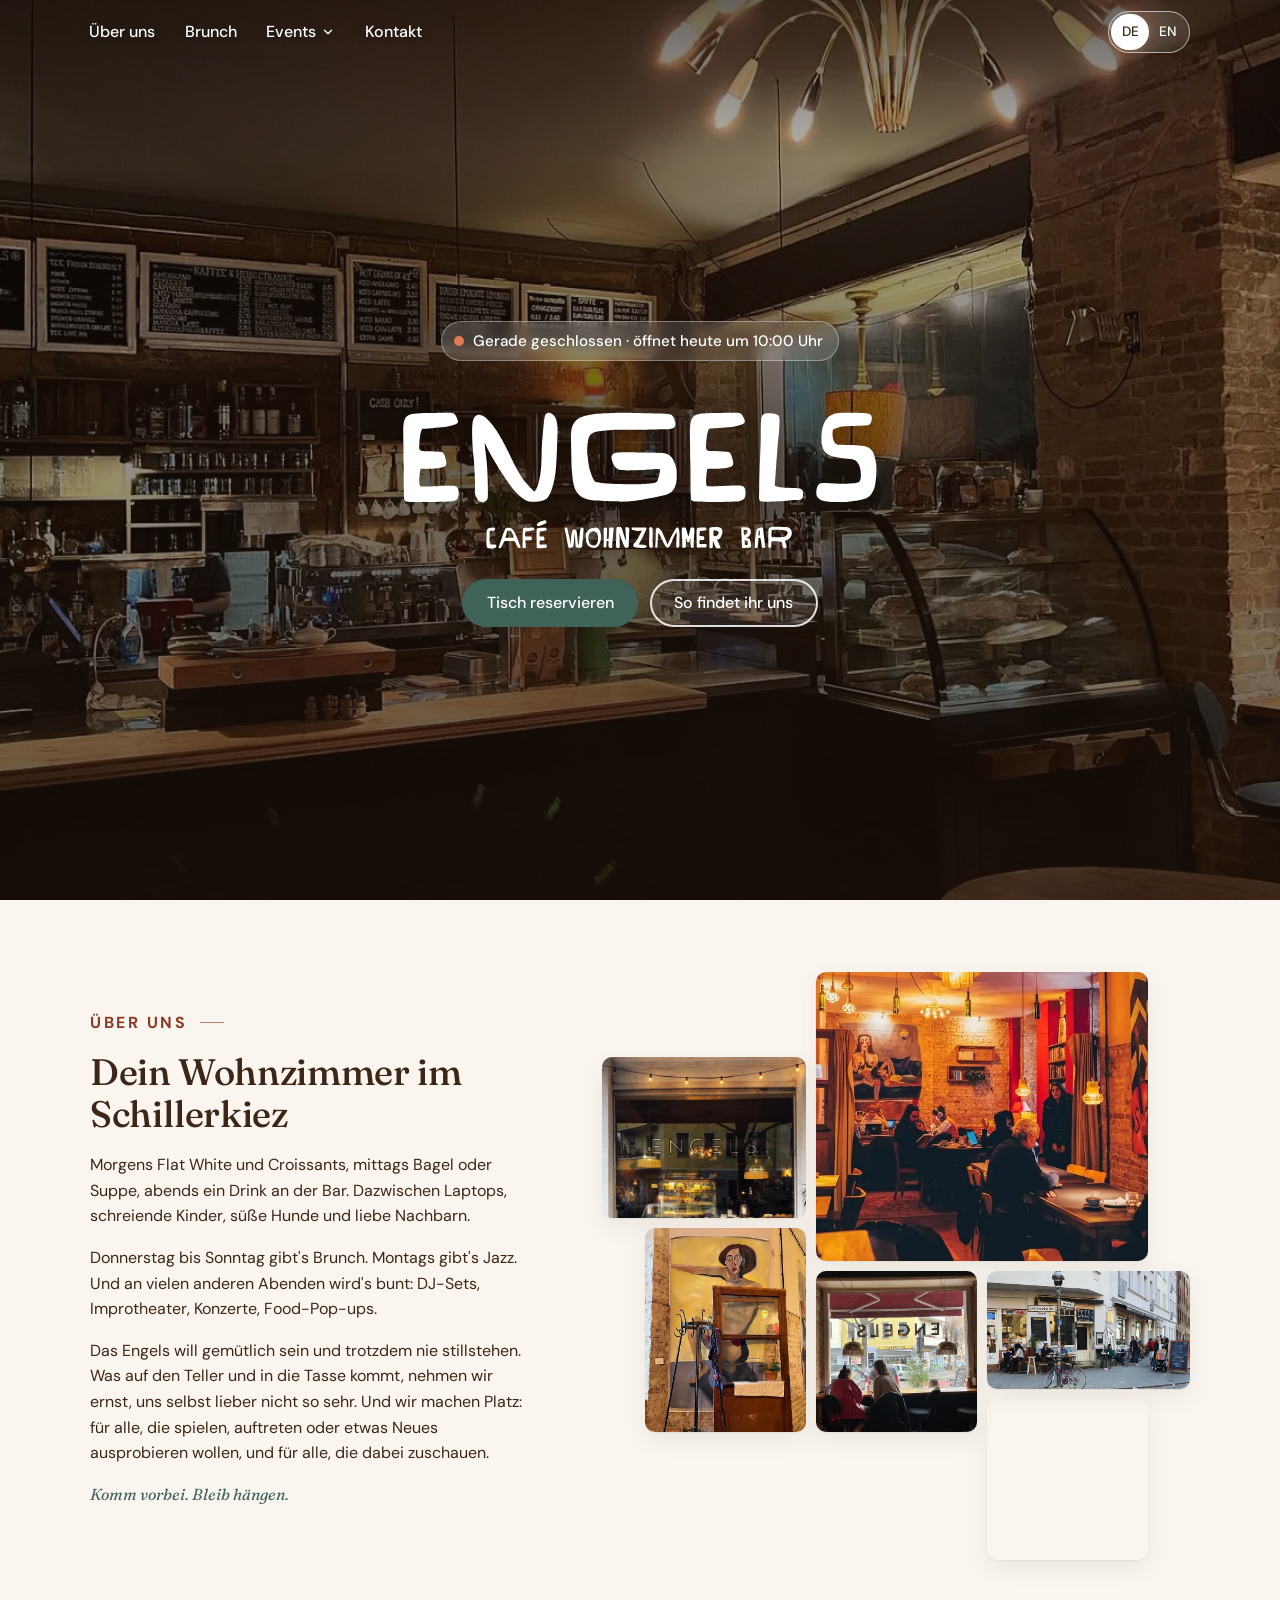
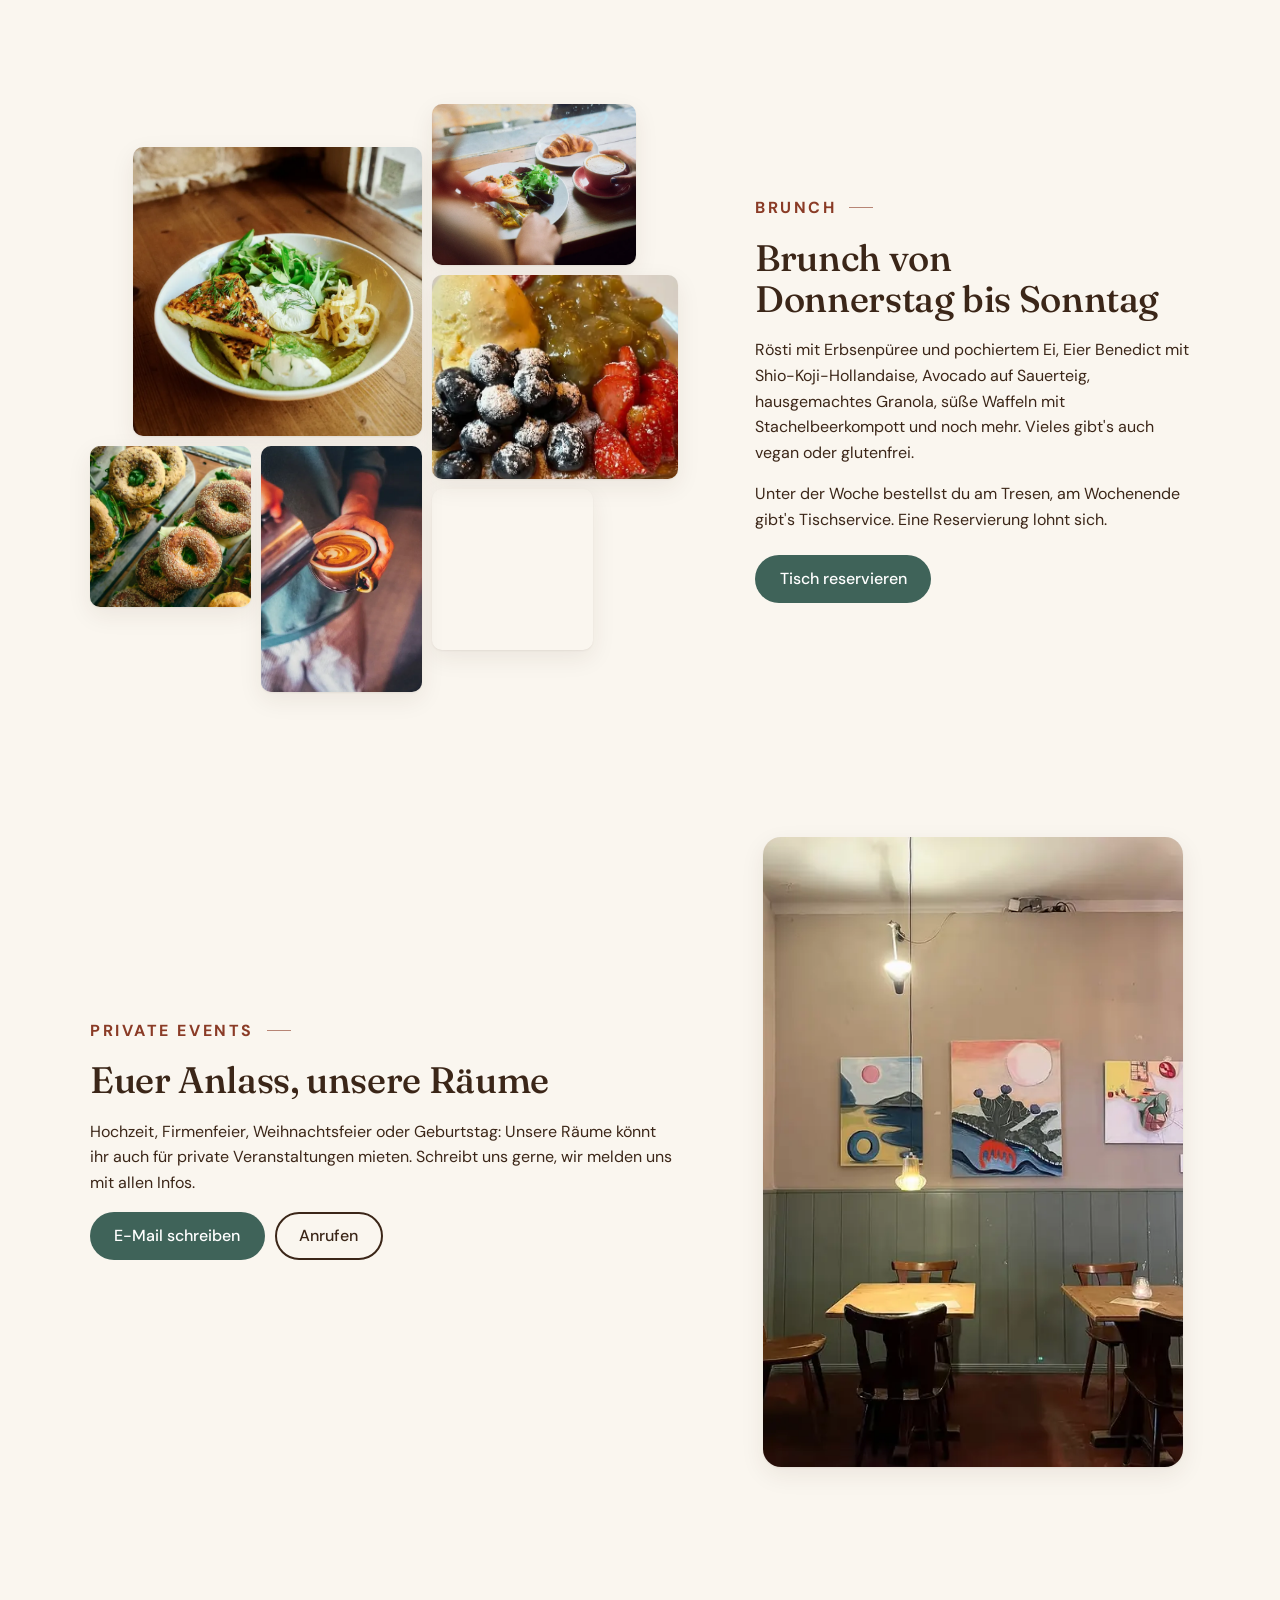
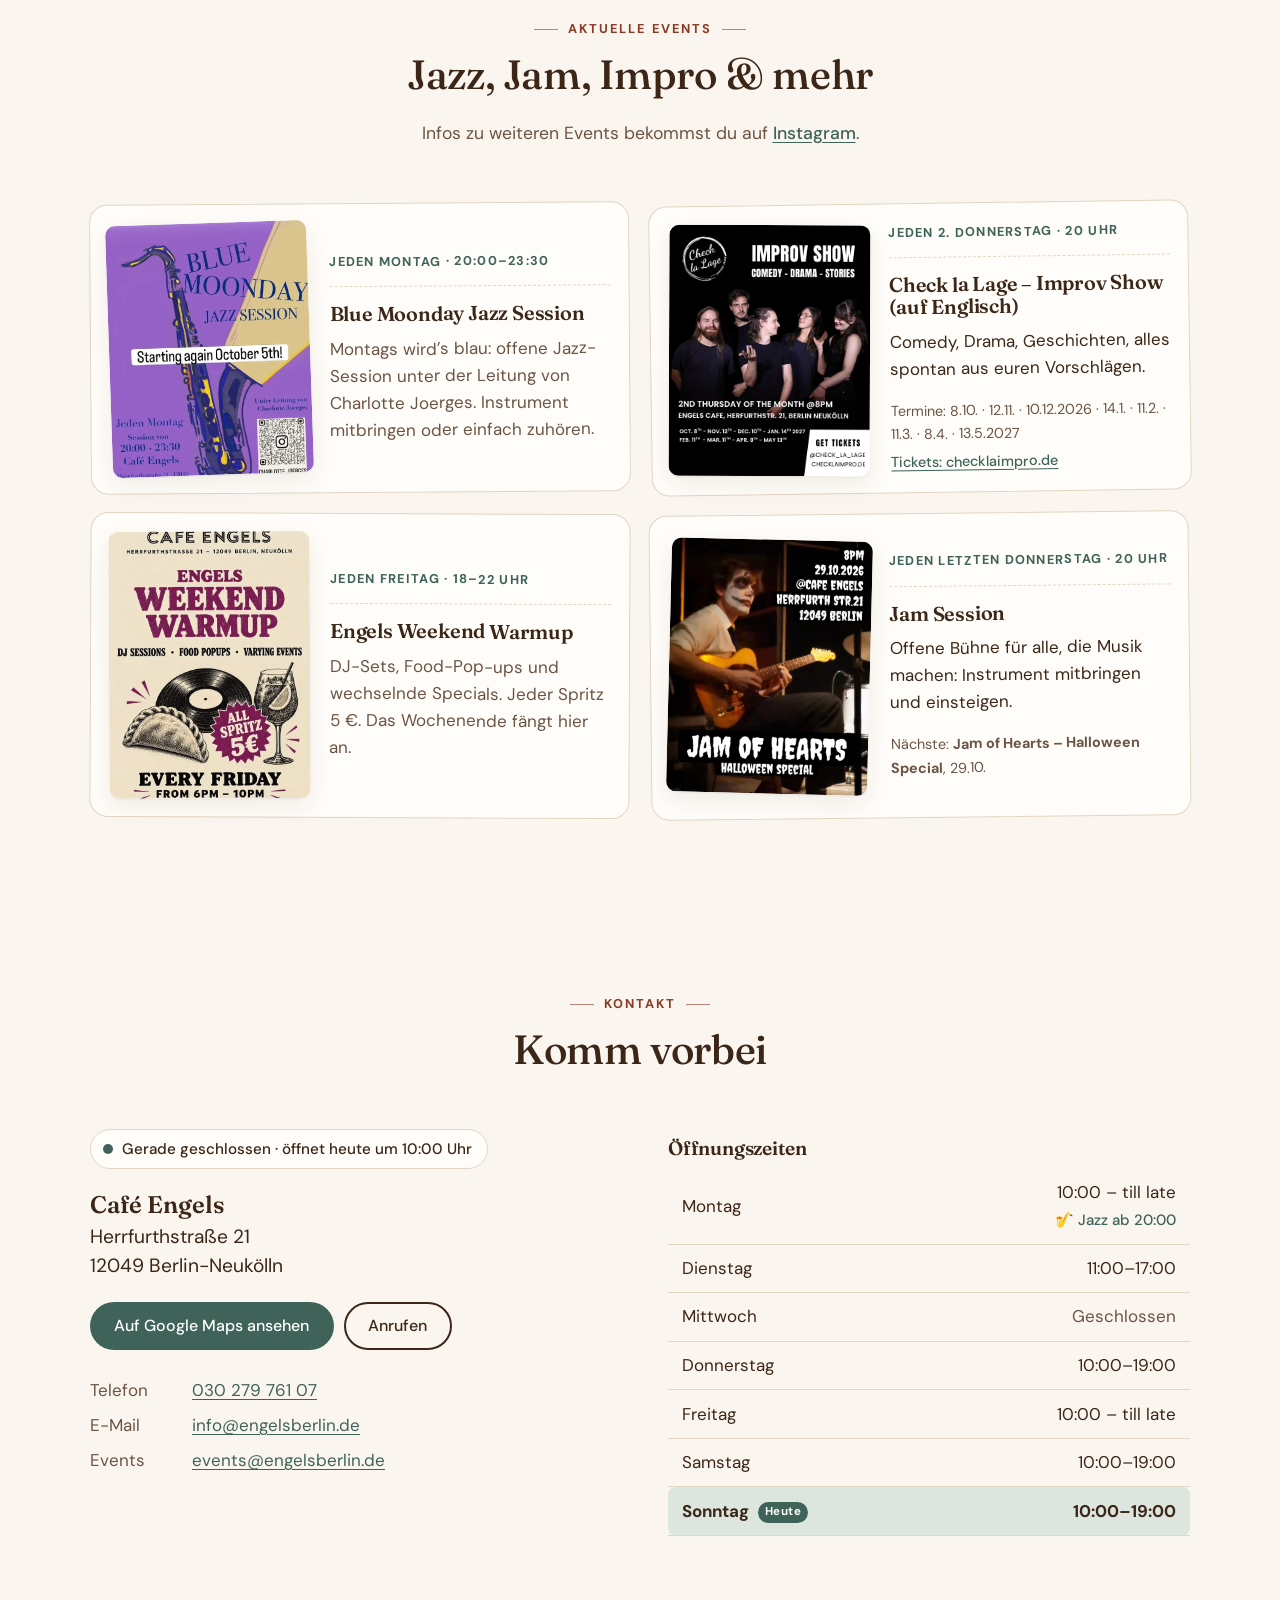
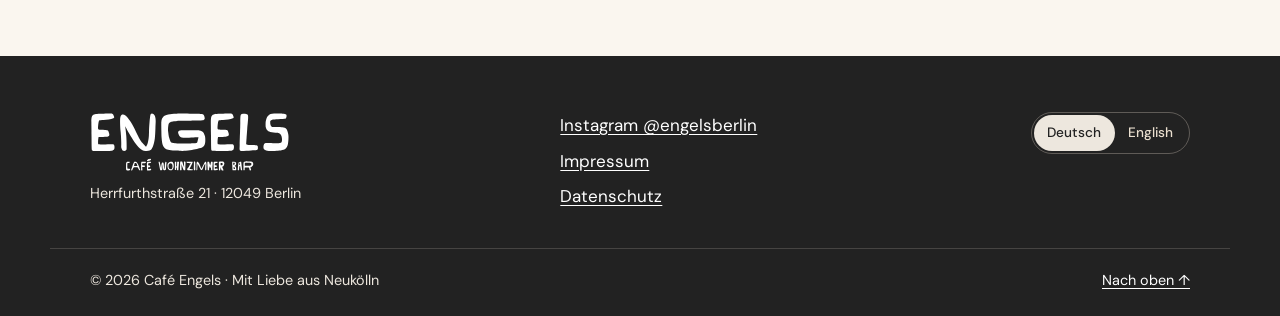
==== commit bc2e0045: "Tab-Icon neu, Events-Dropdown transparent, Über-uns-Text, Event-Überschrift, Öffnungszeiten ausgeric" ====
--- a/index.html
+++ b/index.html
@@ -35,6 +35,8 @@
 
   <meta name="theme-color" content="#FAF6EF">
   <link rel="icon" href="favicon.svg" type="image/svg+xml">
+  <link rel="icon" href="favicon-32.png" type="image/png" sizes="32x32">
+  <link rel="apple-touch-icon" href="apple-touch-icon.png">
 
   <!-- Fonts are self-hosted (fonts/ + @font-face in styles.css), no request to Google -->
   <link rel="preload" href="fonts/fraunces-normal-latin.woff2" as="font" type="font/woff2" crossorigin>
@@ -212,12 +214,16 @@
             <span data-lang="en">Your living room in the Schillerkiez</span>
           </h2>
           <p>
-            <span data-lang="de">Morgens Flat White und Zimtschnecke, mittags Bagel oder Suppe, abends ein Drink an der Bar. Dazwischen Laptops, Kinderwagen, Hunde, Nachbarn, die sich seit Jahren kennen, und Leute, die nur kurz vom Tempelhofer Feld rüberkommen.</span>
-            <span data-lang="en">Flat white and a cinnamon roll in the morning, a bagel or soup at lunch, a drink at the bar in the evening. In between: laptops, prams, dogs, neighbours who've known each other for years, and people popping over from Tempelhofer Feld.</span>
+            <span data-lang="de">Morgens Flat White und Croissants, mittags Bagel oder Suppe, abends ein Drink an der Bar. Dazwischen Laptops, schreiende Kinder, süße Hunde und liebe Nachbarn.</span>
+            <span data-lang="en">Flat white and croissants in the morning, a bagel or soup at lunch, a drink at the bar in the evening. In between: laptops, screaming kids, sweet dogs and lovely neighbours.</span>
           </p>
           <p>
-            <span data-lang="de">Donnerstag bis Sonntag gibt's Brunch. Montags spielt im Keller Jazz. Und an vielen anderen Abenden wird's laut: DJ-Sets, Improtheater, Konzerte, Food-Pop-ups.</span>
-            <span data-lang="en">Brunch runs Thursday to Sunday. On Mondays there's jazz in the cellar. And plenty of other nights get loud: DJ sets, improv theatre, concerts, food pop-ups.</span>
+            <span data-lang="de">Donnerstag bis Sonntag gibt's Brunch. Montags gibt's Jazz. Und an vielen anderen Abenden wird's bunt: DJ-Sets, Improtheater, Konzerte, Food-Pop-ups.</span>
+            <span data-lang="en">Brunch runs Thursday to Sunday. On Mondays there's jazz. And plenty of other nights get colourful: DJ sets, improv theatre, concerts, food pop-ups.</span>
+          </p>
+          <p>
+            <span data-lang="de">Das Engels will gemütlich sein und trotzdem nie stillstehen. Was auf den Teller und in die Tasse kommt, nehmen wir ernst, uns selbst lieber nicht so sehr. Und wir machen Platz: für alle, die spielen, auftreten oder etwas Neues ausprobieren wollen, und für alle, die dabei zuschauen.</span>
+            <span data-lang="en">Engels wants to be cosy and still never stand still. We take what goes on the plate and into the cup seriously, ourselves not so much. And we make room: for anyone who wants to play, perform or try something new, and for everyone who comes to watch.</span>
           </p>
           <p class="about-signoff">
             <span data-lang="de">Komm vorbei. Bleib hängen.</span>
@@ -417,8 +423,8 @@
         <div class="section-head reveal">
           <p class="eyebrow"><span data-lang="de">Aktuelle Events</span><span data-lang="en">Upcoming events</span></p>
           <h2 id="events-title">
-            <span data-lang="de">Jazz, Jam, Impro &amp; Spritz</span>
-            <span data-lang="en">Jazz, jams, improv &amp; spritz</span>
+            <span data-lang="de">Jazz, Jam, Impro &amp; mehr</span>
+            <span data-lang="en">Jazz, jams, improv &amp; more</span>
           </h2>
           <p class="section-lead">
             <span data-lang="de">Infos zu weiteren Events bekommst du auf <a class="text-link" href="https://www.instagram.com/engelsberlin/" target="_blank" rel="noopener">Instagram</a>.</span>
--- a/styles.css
+++ b/styles.css
@@ -330,17 +330,20 @@
   .has-sub.is-open .nav-sub-toggle svg, .has-sub:hover .nav-sub-toggle svg { transform: rotate(180deg); }
   .sub-menu {
     position: absolute; top: 100%; left: 0; min-width: 200px; padding: 8px;
-    background: var(--surface); border-radius: 14px; box-shadow: 0 14px 36px rgba(30,18,10,.18);
+    background: rgba(20, 20, 20, .45); -webkit-backdrop-filter: blur(10px) saturate(1.2); backdrop-filter: blur(10px) saturate(1.2);
+    border: 1px solid rgba(255,255,255,.18); border-radius: 14px; box-shadow: 0 14px 36px rgba(0,0,0,.18);
     opacity: 0; visibility: hidden; transform: translateY(6px); transition: opacity .15s, transform .15s, visibility .15s;
   }
   .has-sub:hover .sub-menu, .has-sub:focus-within .sub-menu, .has-sub.is-open .sub-menu { opacity: 1; visibility: visible; transform: none; }
   .main-nav .sub-menu { display: block; }
-  .main-nav .sub-menu a { display: block; white-space: nowrap; color: var(--text); text-shadow: none; border-radius: 10px; }
-  .main-nav .sub-menu a:hover { background: var(--bg-alt); }
+  .main-nav .sub-menu a { display: block; white-space: nowrap; color: #fff; text-shadow: none; border-radius: 10px; }
+  .main-nav .sub-menu a:hover { background: rgba(255,255,255,.16); color: #fff; }
+  /* over the light page the see-through box needs to be darker so the white text stays readable */
+  .site-header--overlay.is-solid .sub-menu, .site-header:not(.site-header--overlay) .sub-menu { background: rgba(34, 34, 34, .82); }
   .site-header--overlay:not(.is-solid) .nav-sub-toggle { color: #fff; text-shadow: 0 1px 8px rgba(0,0,0,.35); }
   .site-header--overlay:not(.is-solid) .nav-sub-toggle:hover { background: rgba(255,255,255,.16); }
-  .site-header--overlay:not(.is-solid) .main-nav .sub-menu a { color: var(--text); text-shadow: none; }
-  .site-header--overlay:not(.is-solid) .main-nav .sub-menu a:hover { background: var(--bg-alt); }
+  .site-header--overlay:not(.is-solid) .main-nav .sub-menu a { color: #fff; text-shadow: none; }
+  .site-header--overlay:not(.is-solid) .main-nav .sub-menu a:hover { background: rgba(255,255,255,.16); }
 }
 
 /* Header over the hero image: transparent at the top, solid once you scroll */
@@ -676,7 +679,7 @@
 .visit-grid { display: grid; gap: clamp(28px, 5vw, 56px); margin-bottom: clamp(28px, 5vw, 48px); }
 @media (min-width: 900px) { .visit-grid { grid-template-columns: 1fr 1fr; align-items: start; } }
 .visit-hours .h4 { margin-top: 0; }
-@media (min-width: 900px) { .visit-hours { padding-top: 52px; } }
+@media (min-width: 900px) { .visit-hours { padding-top: 9px; } } /* heading level with the "open now" badge */
 
 .visit-address { font-style: normal; font-size: 1.2rem; line-height: 1.5; margin-bottom: 1.1em; }
 .visit-address strong { font-family: var(--font-serif); font-size: 1.5rem; font-weight: 600; }
